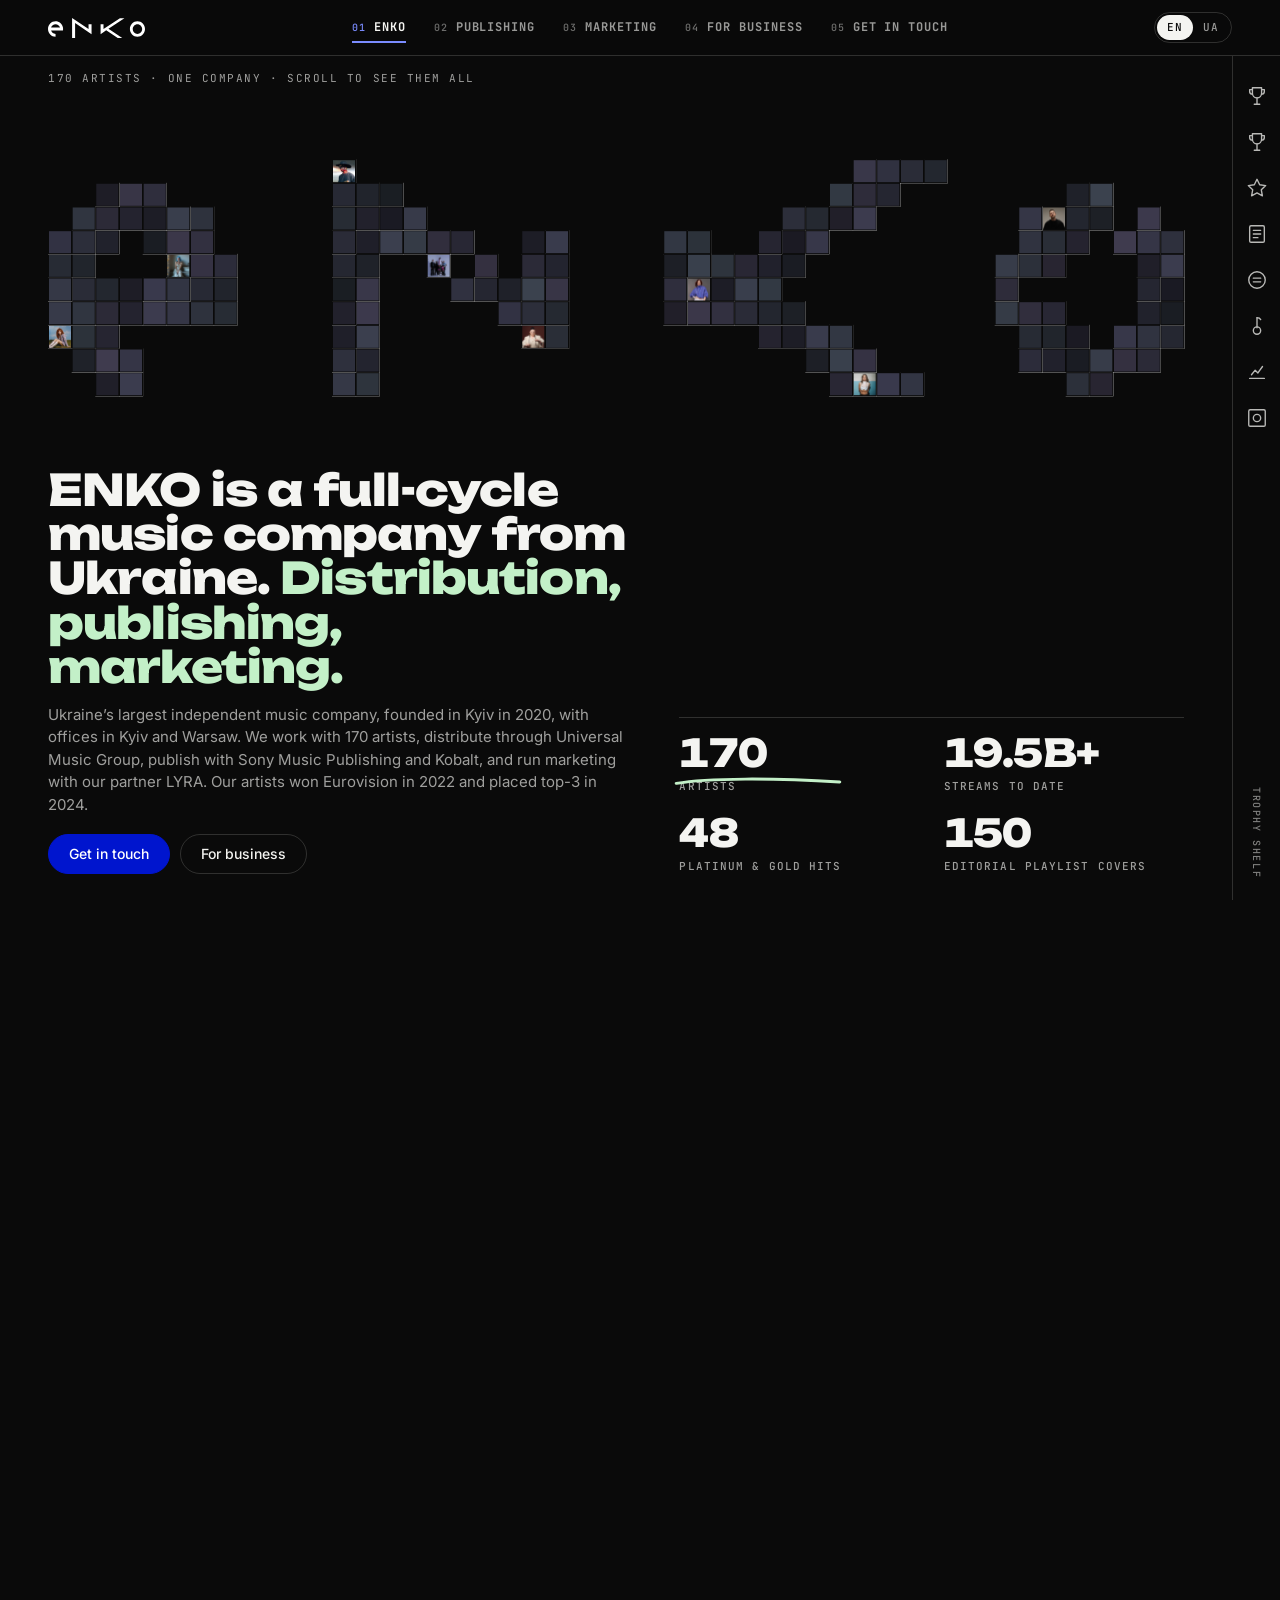
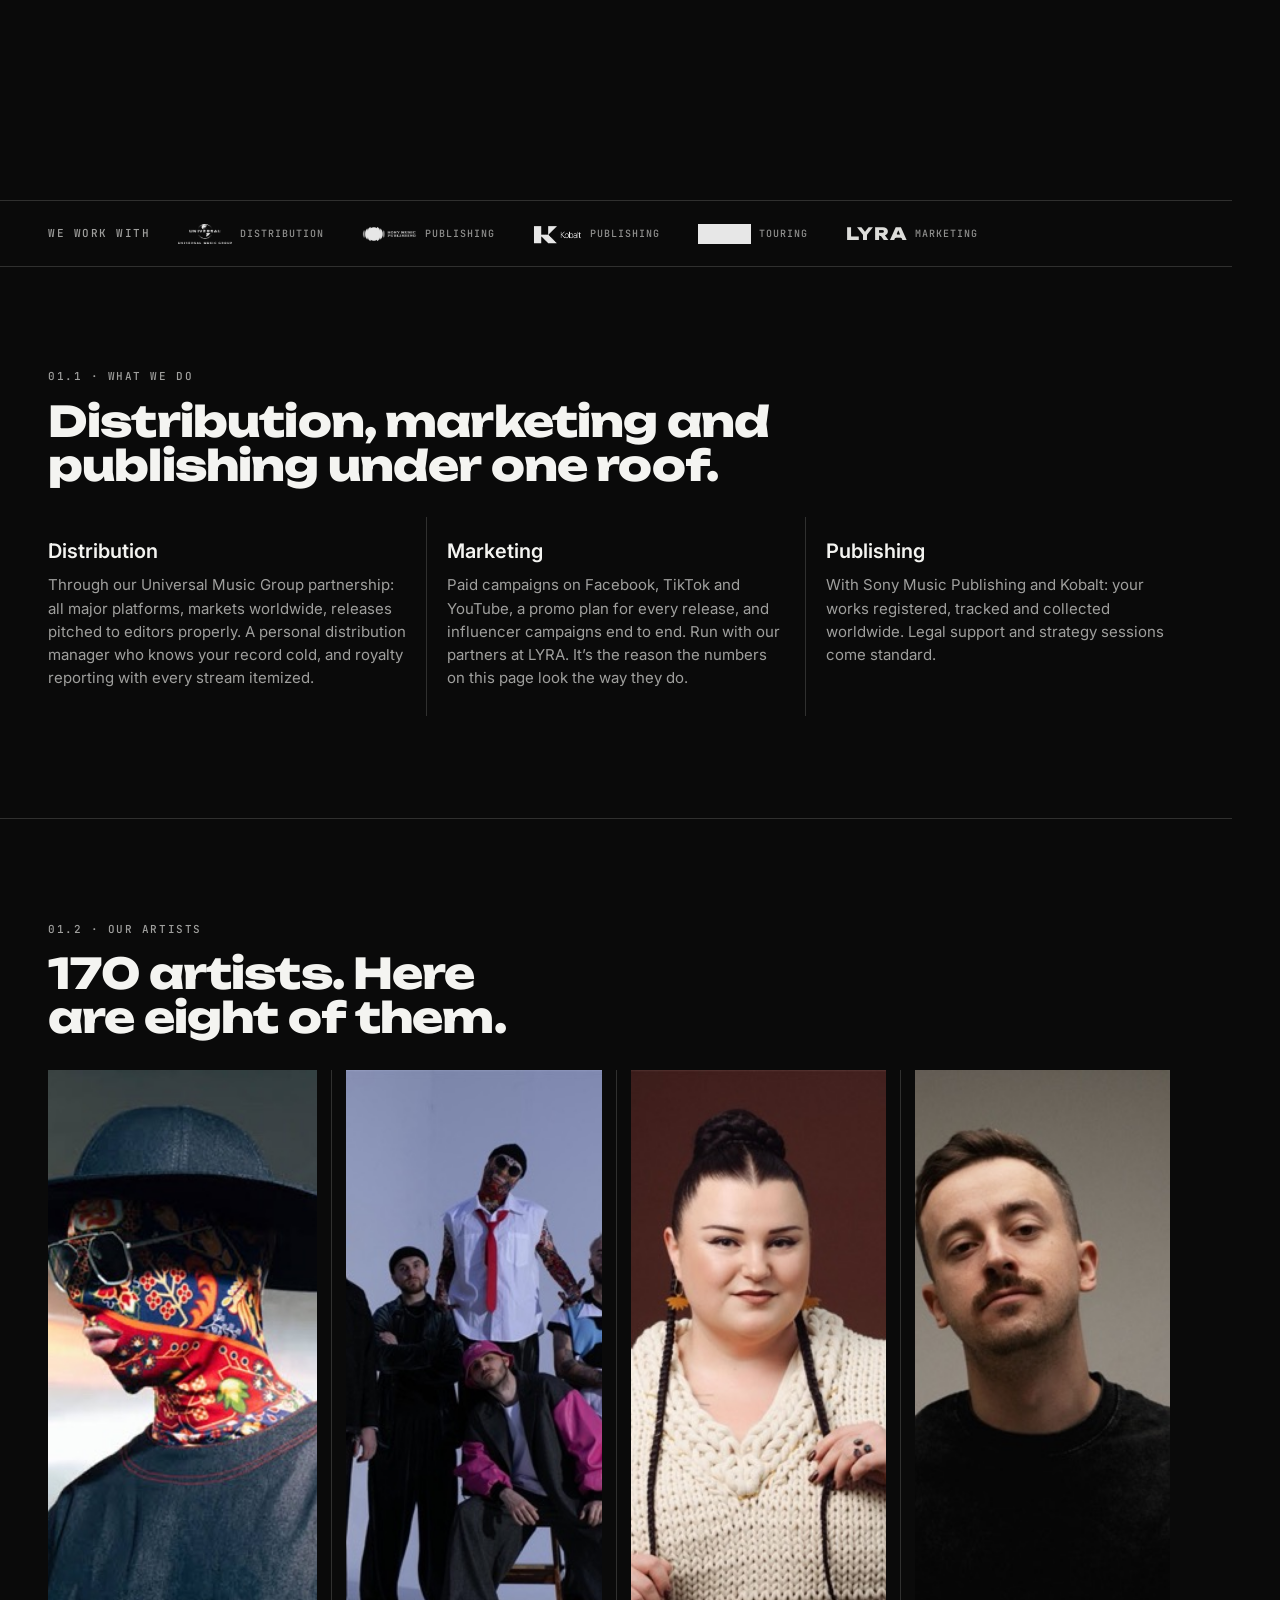
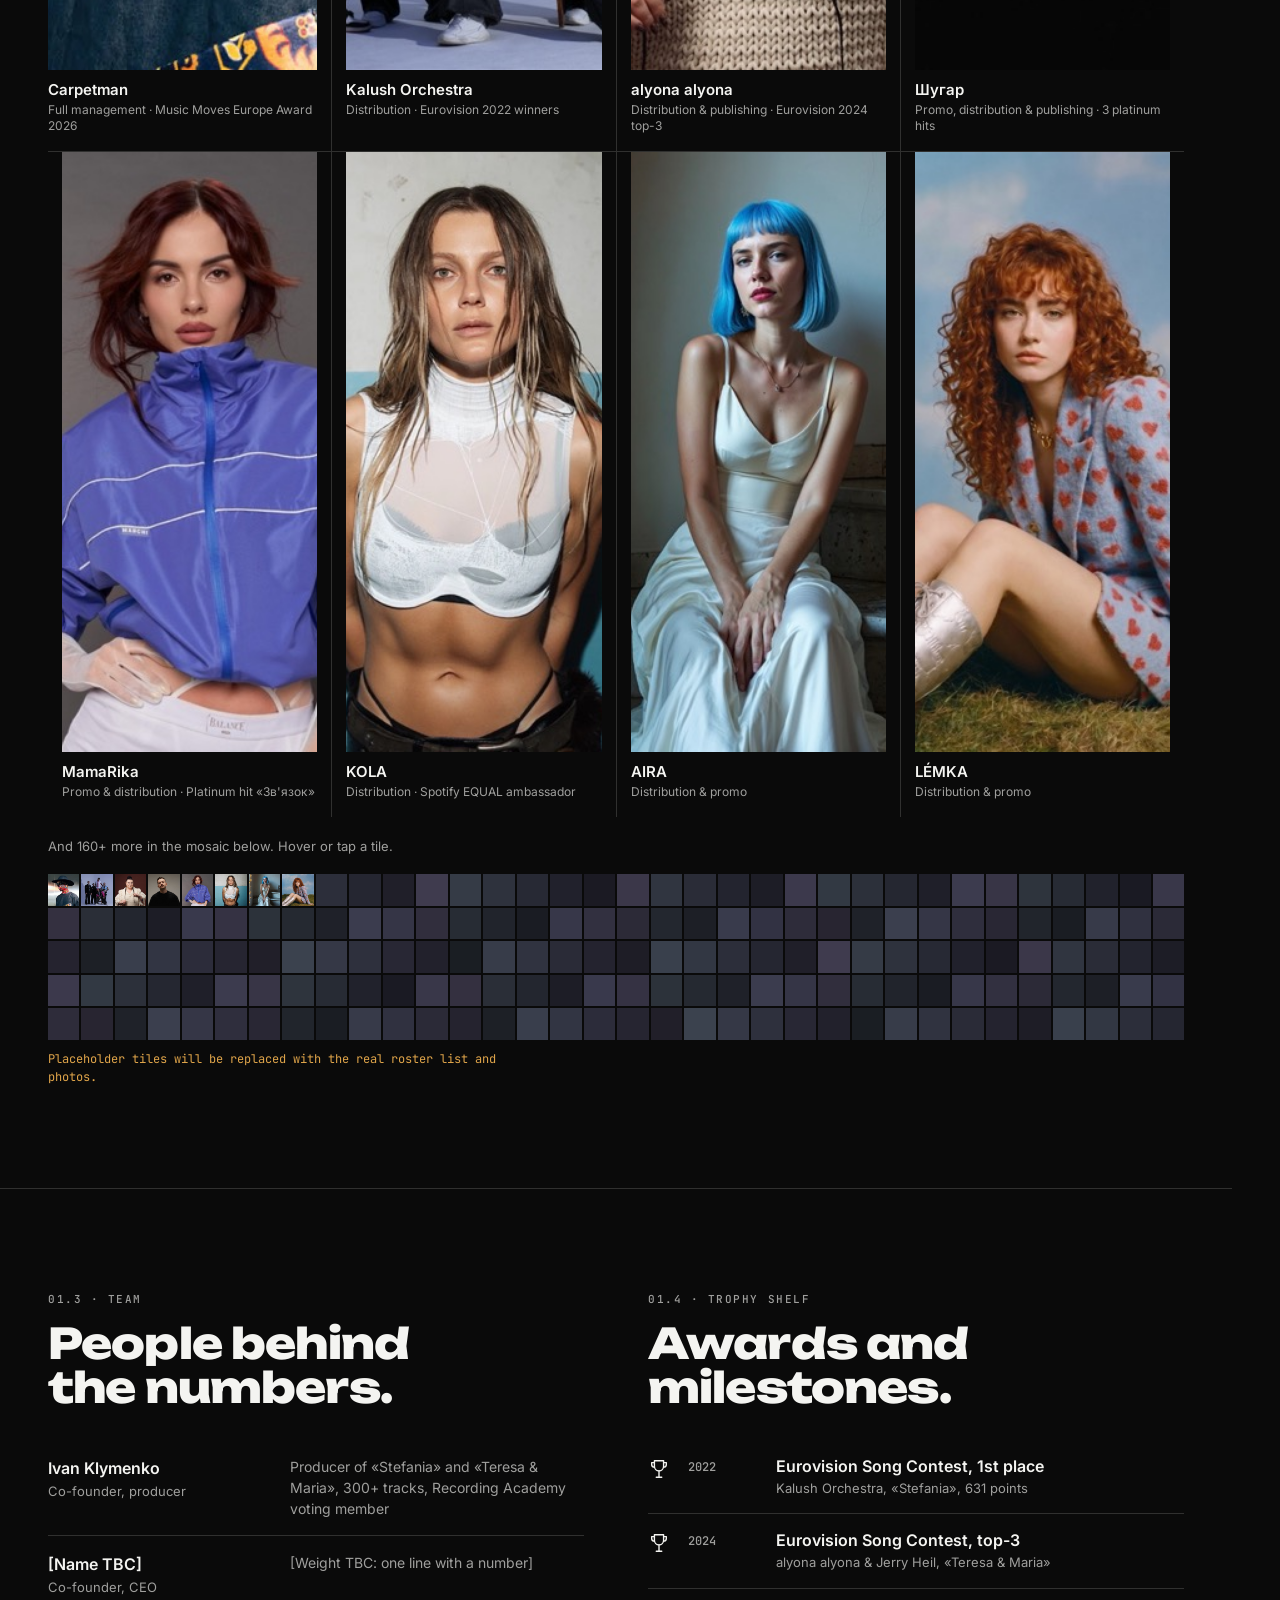
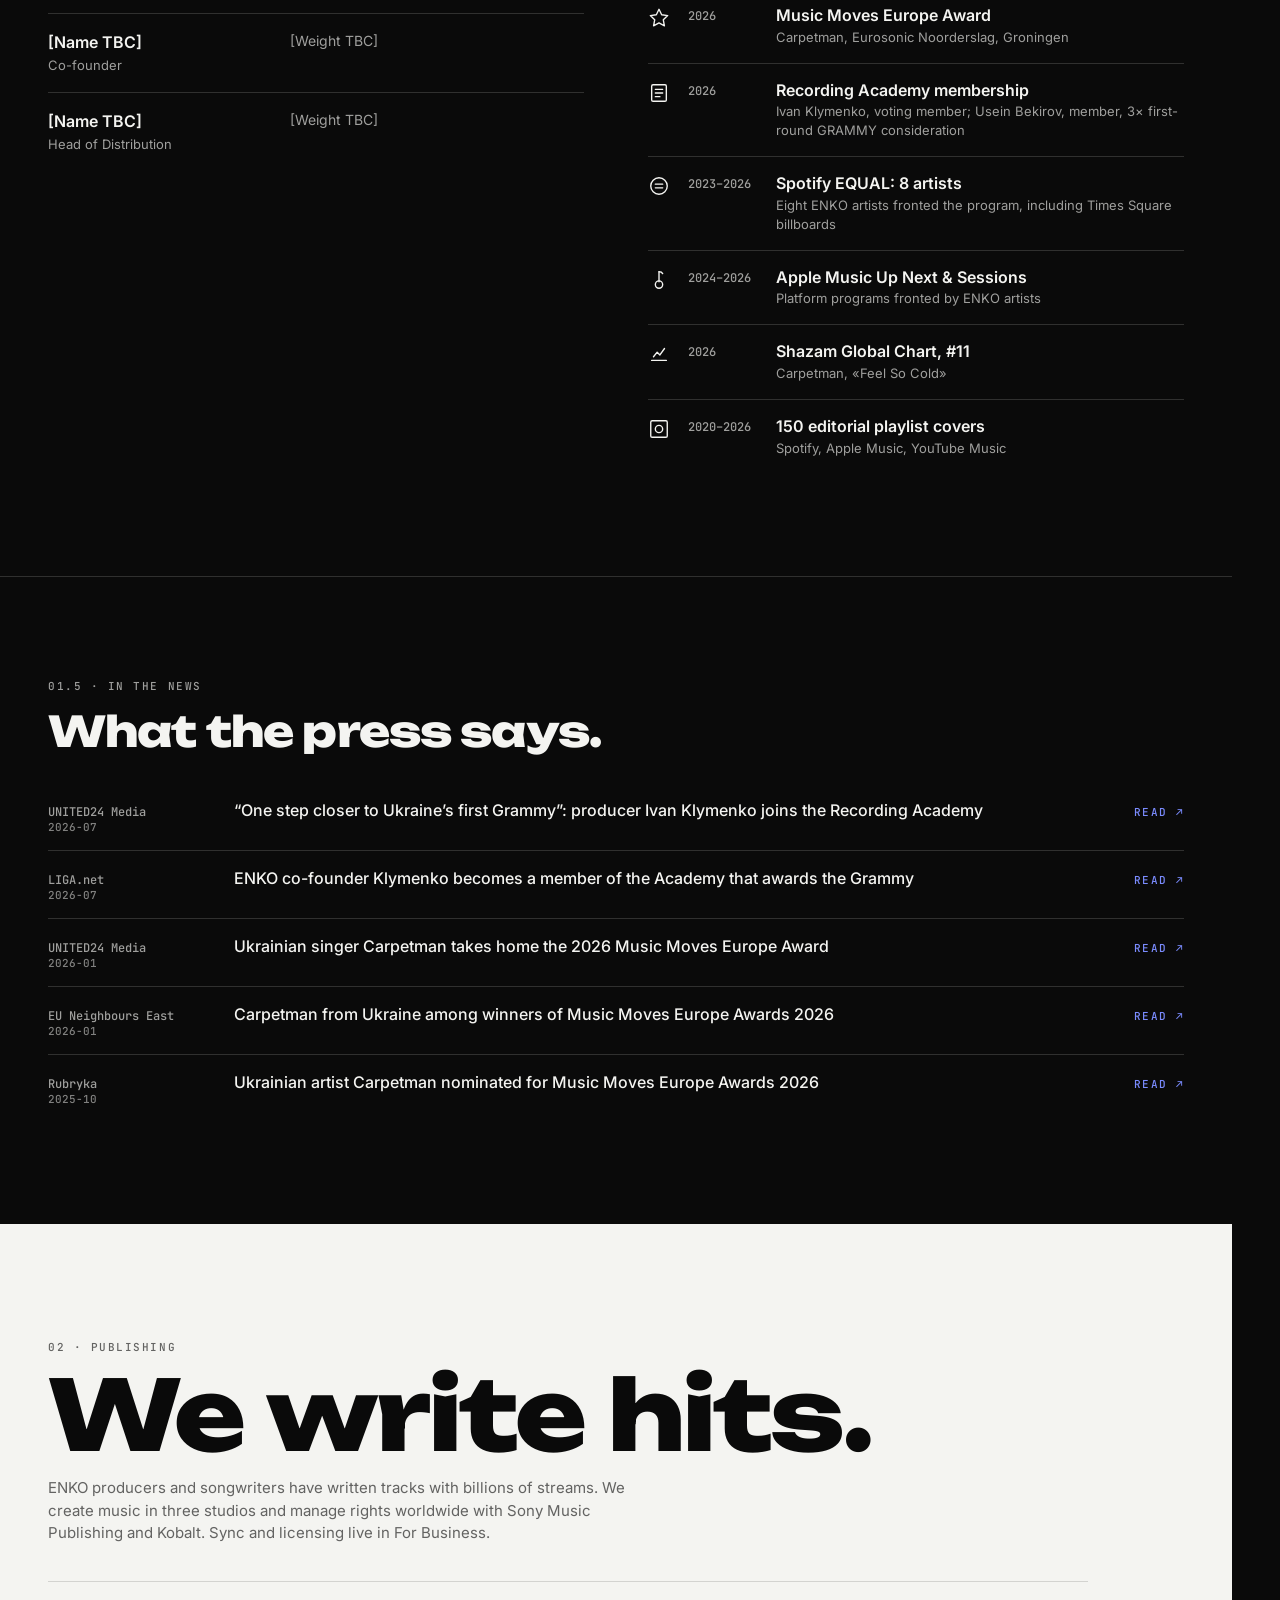
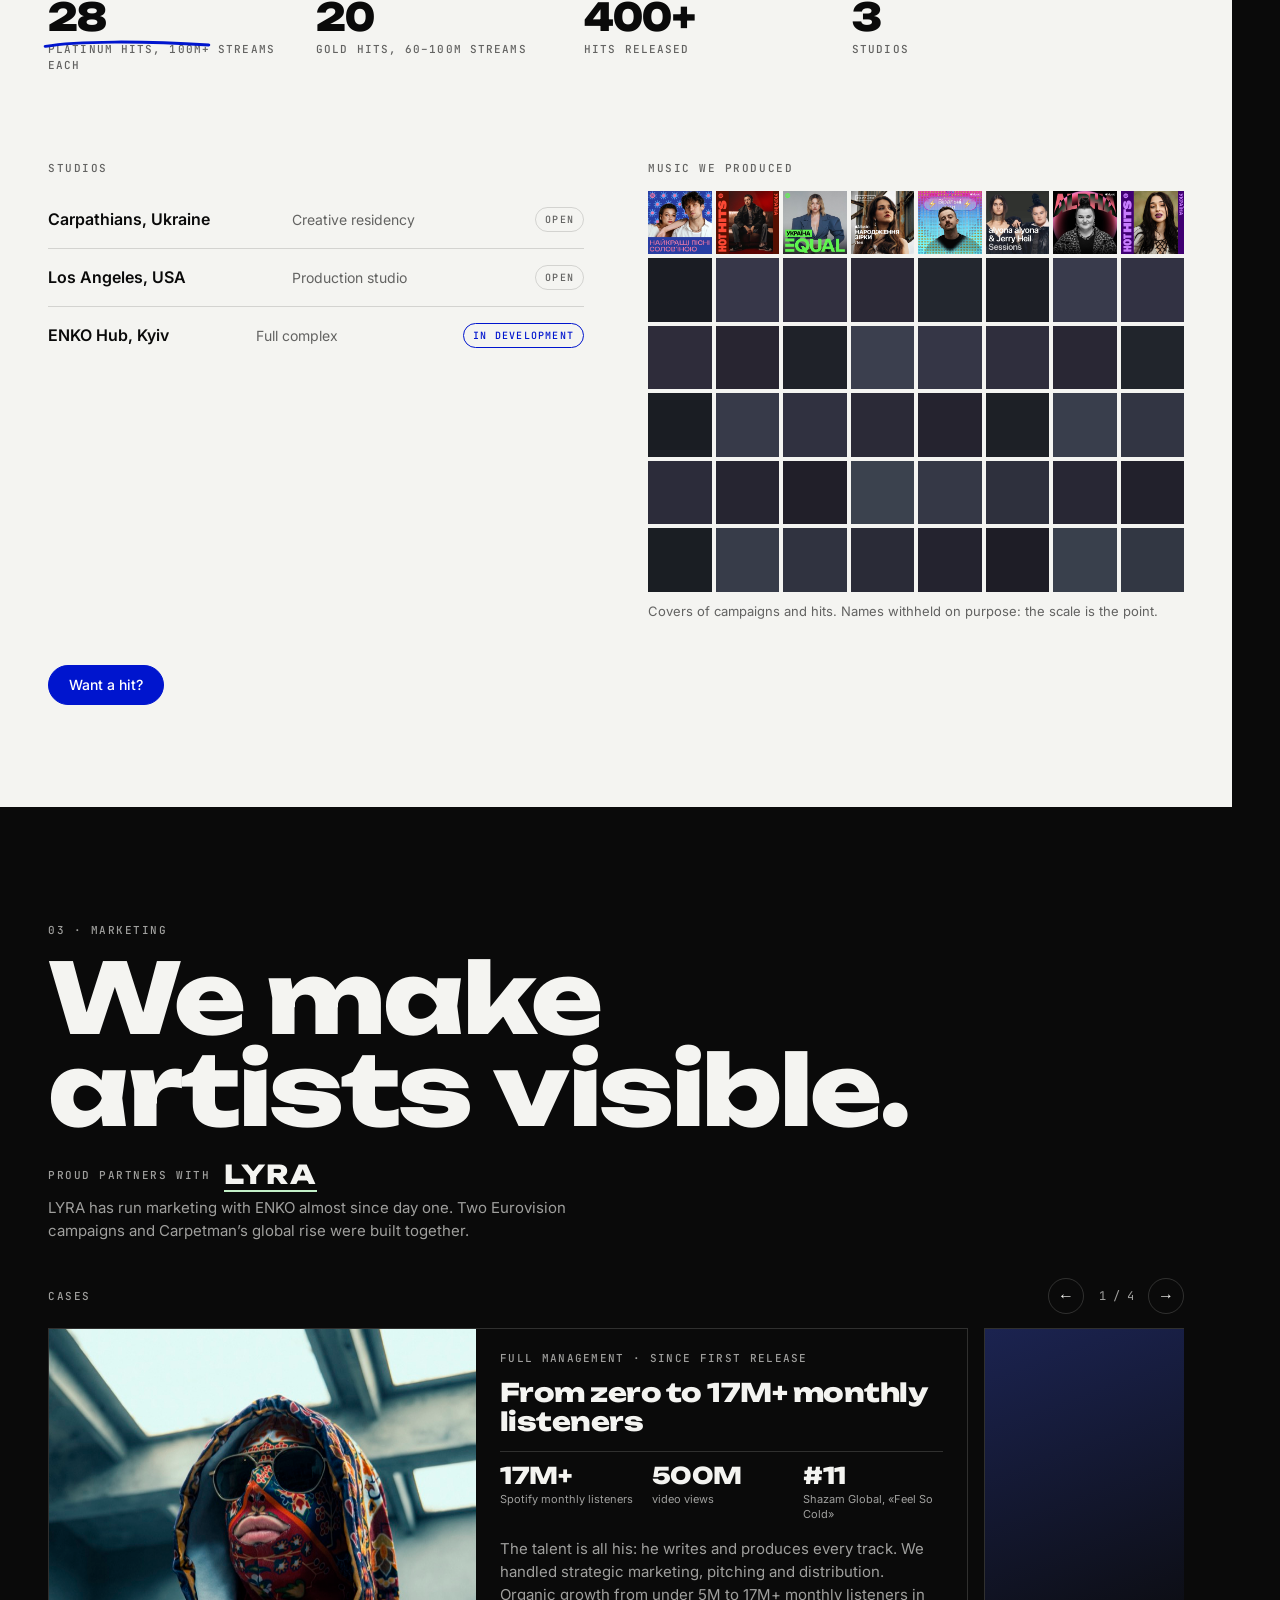
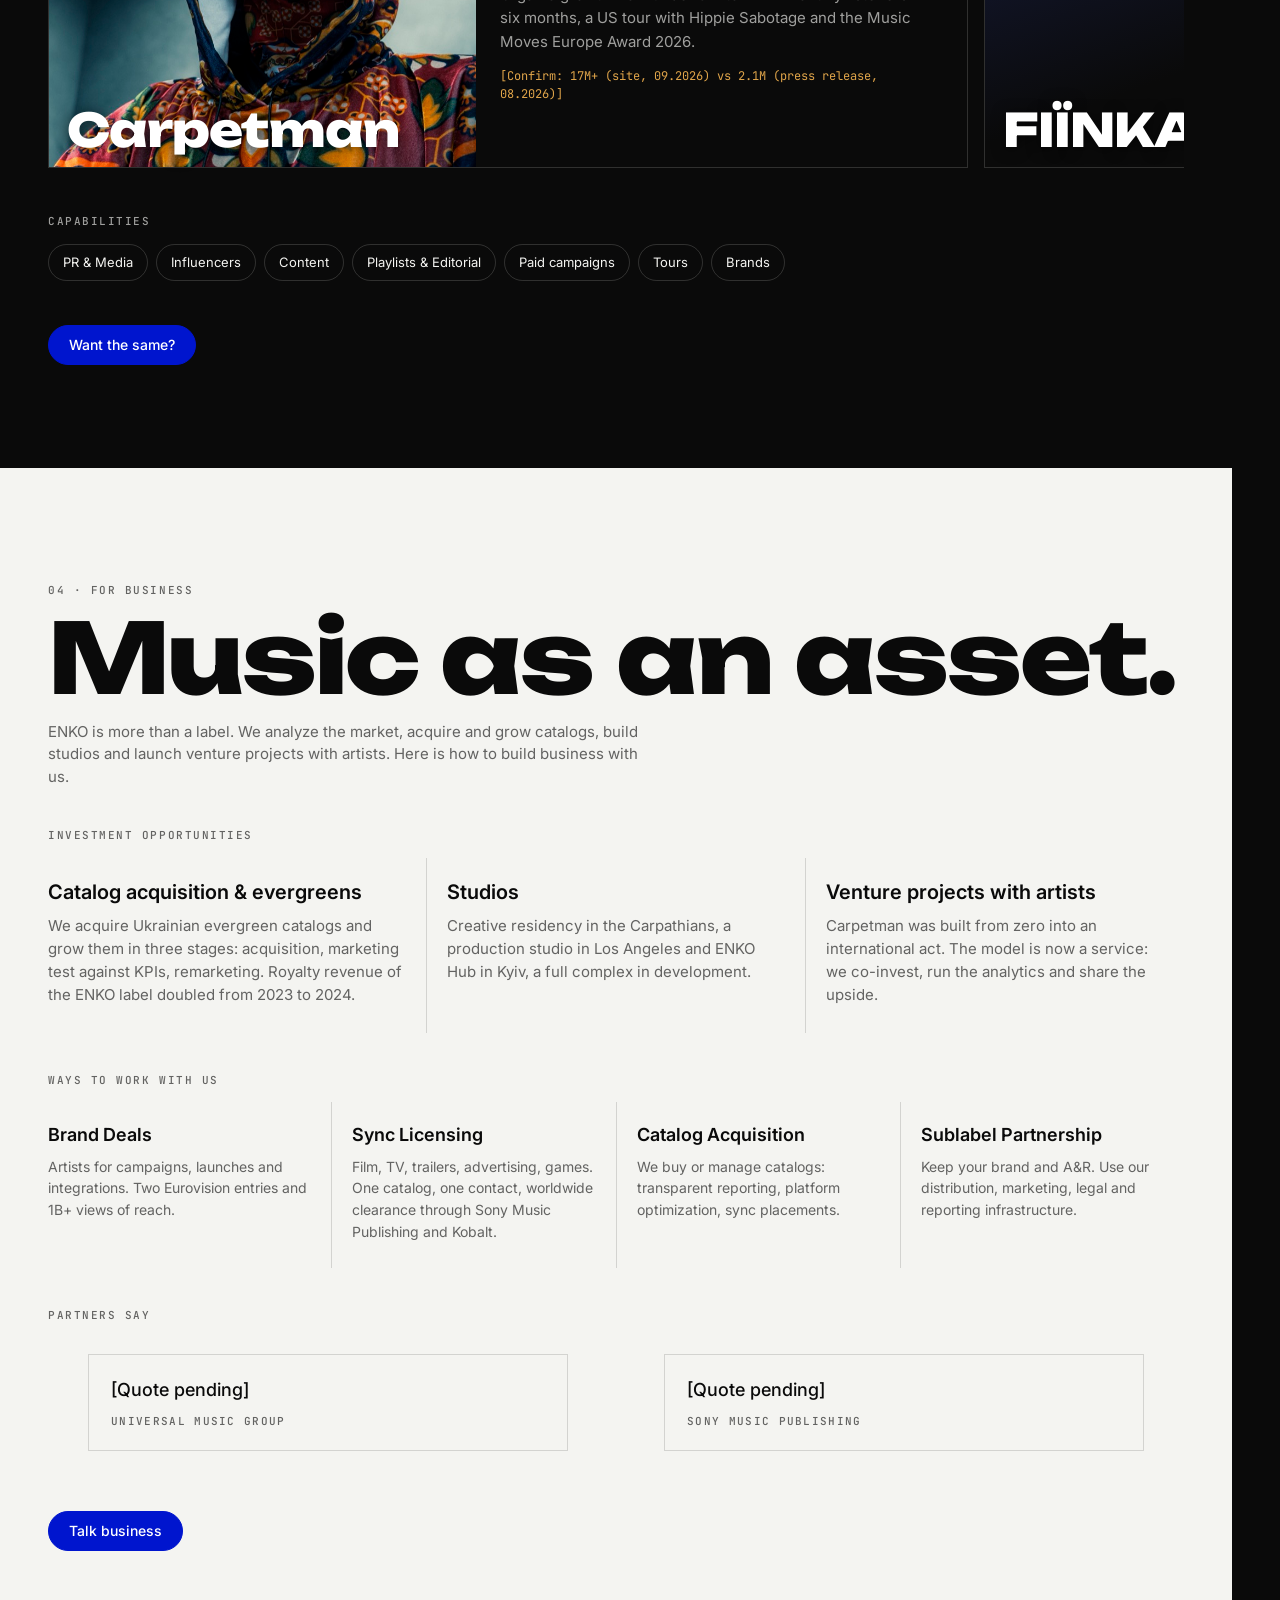
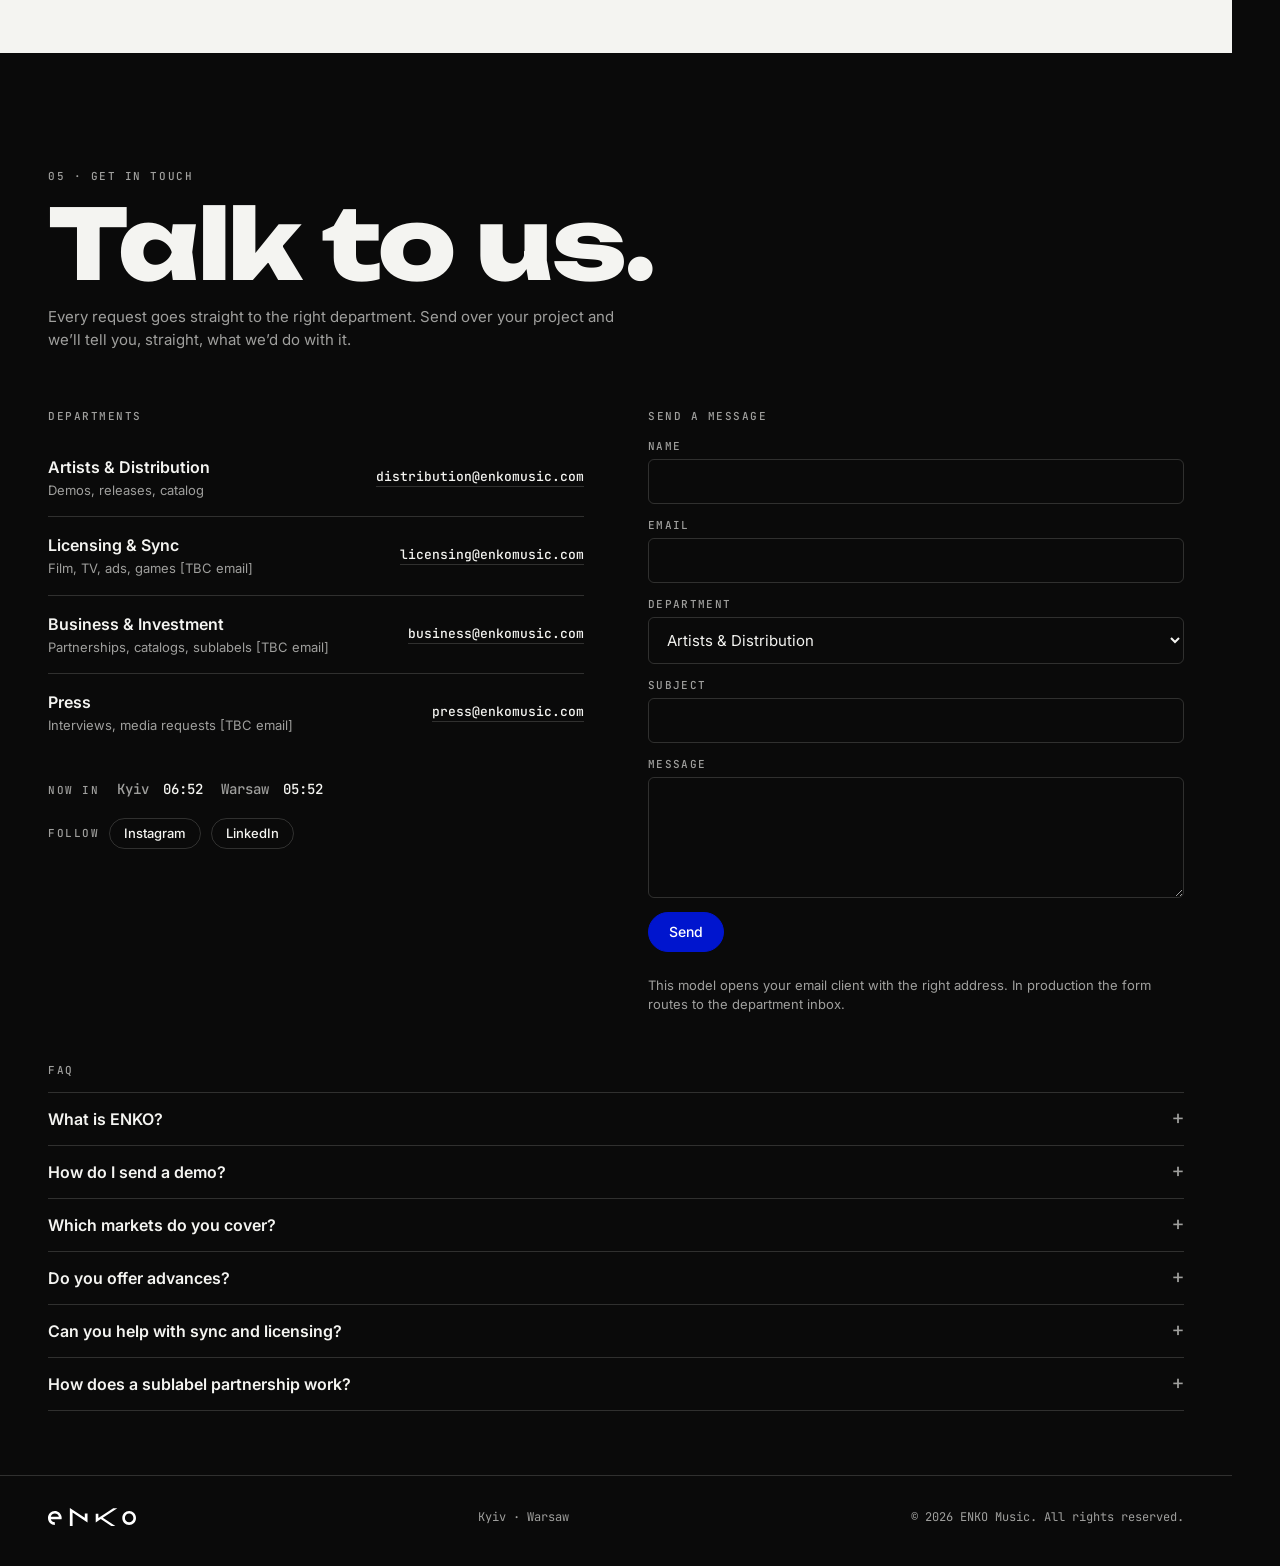
==== index.html @ 950dde2e "ENKO website model: one-page, 5 landings, EN/UA, direction A Mosaic Co-Authored-By: Claude Fable 5.1" ====
<!doctype html>
<html lang="en">
<head>
<meta charset="utf-8">
<meta name="viewport" content="width=device-width, initial-scale=1, viewport-fit=cover">
<title>ENKO Music: full-cycle music company from Ukraine</title>
<meta name="description" content="ENKO is Ukraine's largest independent music company: distribution, publishing and marketing under one roof. 170 artists, 19.5B+ streams, Eurovision 2022 winners, offices in Kyiv and Warsaw.">
<link rel="canonical" href="https://enko-distribution.github.io/enko-website/">
<link rel="alternate" hreflang="en" href="https://enko-distribution.github.io/enko-website/?lang=en">
<link rel="alternate" hreflang="uk" href="https://enko-distribution.github.io/enko-website/?lang=uk">
<link rel="alternate" hreflang="x-default" href="https://enko-distribution.github.io/enko-website/">
<meta property="og:title" content="ENKO Music: full-cycle music company from Ukraine">
<meta property="og:description" content="170 artists, 19.5B+ streams, Eurovision 2022 winners. Distribution, publishing, marketing.">
<meta property="og:type" content="website">
<meta property="og:image" content="https://enko-distribution.github.io/enko-website/assets/img/photos/eurovision-2022.jpg">
<meta name="theme-color" content="#0a0a0a">
<link rel="icon" href="assets/img/logos/enko-black.svg" type="image/svg+xml">
<link rel="preconnect" href="https://fonts.googleapis.com">
<link rel="preconnect" href="https://fonts.gstatic.com" crossorigin>
<link rel="stylesheet" href="https://fonts.googleapis.com/css2?family=Unbounded:wght@500;800&family=Inter:wght@400;500;600&family=JetBrains+Mono:wght@400;500&display=swap">
<link rel="stylesheet" href="assets/styles.css">
<script type="application/ld+json">
{
  "@context": "https://schema.org",
  "@graph": [
    {
      "@type": "Organization",
      "@id": "https://enko-distribution.github.io/enko-website/#org",
      "name": "ENKO",
      "alternateName": ["ENKO Music", "ENKO music label"],
      "url": "https://enko-distribution.github.io/enko-website/",
      "logo": "https://enko-distribution.github.io/enko-website/assets/img/logos/enko-black.svg",
      "foundingDate": "2020",
      "foundingLocation": { "@type": "Place", "name": "Kyiv, Ukraine" },
      "description": "ENKO is a full-cycle music company from Ukraine: distribution, publishing and marketing. 170 artists, 19.5B+ streams, Eurovision 2022 winners, offices in Kyiv and Warsaw.",
      "founder": [{ "@type": "Person", "name": "Ivan Klymenko", "jobTitle": "Co-founder, producer" }],
      "sameAs": ["https://www.instagram.com/enko_music", "https://www.linkedin.com/company/enko-music-label", "https://enkomusic.com"],
      "address": [
        { "@type": "PostalAddress", "addressLocality": "Kyiv", "addressCountry": "UA" },
        { "@type": "PostalAddress", "addressLocality": "Warsaw", "addressCountry": "PL" }
      ],
      "contactPoint": [
        { "@type": "ContactPoint", "contactType": "Artists and distribution", "email": "distribution@enkomusic.com" },
        { "@type": "ContactPoint", "contactType": "Licensing and sync", "email": "licensing@enkomusic.com" },
        { "@type": "ContactPoint", "contactType": "Business and investment", "email": "business@enkomusic.com" }
      ],
      "award": ["Eurovision Song Contest 2022, 1st place (Kalush Orchestra, Stefania)", "Eurovision Song Contest 2024, top-3 (alyona alyona & Jerry Heil, Teresa & Maria)", "Music Moves Europe Award 2026 (Carpetman)"]
    },
    {
      "@type": "FAQPage",
      "mainEntity": [
        { "@type": "Question", "name": "What is ENKO?", "acceptedAnswer": { "@type": "Answer", "text": "ENKO is a full-cycle music company from Ukraine: distribution, publishing and marketing under one roof. Founded in Kyiv in 2020, offices in Kyiv and Warsaw, 170 artists, 19.5B+ streams." } },
        { "@type": "Question", "name": "How do I send a demo to ENKO?", "acceptedAnswer": { "@type": "Answer", "text": "Email distribution@enkomusic.com with streaming links to your best tracks. Every submission is reviewed within 14 business days." } },
        { "@type": "Question", "name": "Which markets does ENKO cover?", "acceptedAnswer": { "@type": "Answer", "text": "All major platforms worldwide through Universal Music Group, 150+ services. Active markets: Ukraine, Poland, Europe and the US." } },
        { "@type": "Question", "name": "Does ENKO offer advances?", "acceptedAnswer": { "@type": "Answer", "text": "Yes. Advances are based on performance data and growth potential. Each deal is structured individually." } },
        { "@type": "Question", "name": "Can ENKO help with sync and licensing?", "acceptedAnswer": { "@type": "Answer", "text": "Yes. ENKO's publishing arm with Sony Music Publishing and Kobalt clears placements for film, TV, advertising and games worldwide." } },
        { "@type": "Question", "name": "How does a sublabel partnership with ENKO work?", "acceptedAnswer": { "@type": "Answer", "text": "You keep your brand and A&R. ENKO provides distribution, marketing, legal support and reporting." } }
      ]
    }
  ]
}
</script>
</head>
<body>

<div class="wipe" aria-hidden="true"></div>

<header class="top" id="top">
  <a class="brand" href="#enko" data-go="enko" aria-label="ENKO">
    <img src="assets/img/logos/enko-white.svg" alt="ENKO" width="116" height="24" class="logo-w">
    <img src="assets/img/logos/enko-black.svg" alt="" width="116" height="24" class="logo-b" aria-hidden="true">
  </a>
  <nav class="nav" aria-label="Sections">
    <a href="#enko" data-go="enko" class="on"><span>01</span><b data-i18n="nav.enko">ENKO</b></a>
    <a href="#publishing" data-go="publishing"><span>02</span><b data-i18n="nav.publishing">Publishing</b></a>
    <a href="#marketing" data-go="marketing"><span>03</span><b data-i18n="nav.marketing">Marketing</b></a>
    <a href="#business" data-go="business"><span>04</span><b data-i18n="nav.business">For Business</b></a>
    <a href="#contact" data-go="contact"><span>05</span><b data-i18n="nav.contact">Get in Touch</b></a>
  </nav>
  <div class="lang" role="group" aria-label="Language">
    <button type="button" data-set-lang="en" class="on">EN</button>
    <button type="button" data-set-lang="uk">UA</button>
  </div>
</header>

<aside class="rail" id="rail" aria-label="Awards"></aside>

<main>

<!-- ============ 01 ENKO ============ -->
<section class="sec sec-enko" id="enko" data-theme="dark" aria-label="ENKO">
  <div class="hero-track">
    <div class="hero-stage">
      <p class="cap mono" data-i18n="hero.caption">170 artists · one company · scroll to see them all</p>
      <div class="mosaic-box" id="heroMosaic" aria-hidden="true"></div>
      <div class="hero-bottom">
        <div class="hero-text">
          <h1><span class="pop" data-i18n="hero.h1">ENKO is a full-cycle music company from Ukraine.</span> <span class="pop mint" data-i18n="hero.h1b">Distribution, publishing, marketing.</span></h1>
          <p class="lead" data-i18n="hero.lead">Ukraine’s largest independent music company, founded in Kyiv in 2020, with offices in Kyiv and Warsaw. We work with 170 artists, distribute through Universal Music Group, publish with Sony Music Publishing and Kobalt, and run marketing with our partner LYRA. Our artists won Eurovision in 2022 and placed top-3 in 2024.</p>
          <div class="cta-row">
            <a class="btn btn-blue" href="#contact" data-go="contact" data-i18n="hero.cta1">Get in touch</a>
            <a class="btn btn-line" href="#business" data-go="business" data-i18n="hero.cta2">For business</a>
          </div>
        </div>
        <div class="counters">
          <div class="counter"><b class="count" data-count="170">170</b><span class="mono" data-i18n="stat.artists">artists</span>
            <svg class="marker" viewBox="0 0 200 20" preserveAspectRatio="none" aria-hidden="true"><path d="M4 12 C 40 4, 120 4, 196 10"/></svg></div>
          <div class="counter"><b class="count" data-count="19.5B+">19.5B+</b><span class="mono" data-i18n="stat.streams">streams to date</span></div>
          <div class="counter"><b class="count" data-count="48">48</b><span class="mono" data-i18n="stat.hits">platinum &amp; gold hits</span></div>
          <div class="counter"><b class="count" data-count="150">150</b><span class="mono" data-i18n="stat.covers">editorial playlist covers</span></div>
        </div>
      </div>
    </div>
  </div>

  <div class="wrap partners-row">
    <span class="mono lbl" data-i18n="partners.label">We work with</span>
    <ul class="partners" id="partners"></ul>
  </div>

  <div class="wrap block">
    <div class="sec-head"><span class="mono lbl">01.1 · <span data-i18n="wwd.label">What we do</span></span><h2 class="pop" data-i18n="wwd.h2">Distribution, marketing and publishing under one roof.</h2></div>
    <div class="cols3 lines">
      <div><h3 data-i18n="wwd.d.t">Distribution</h3><p data-i18n="wwd.d.p">Through our Universal Music Group partnership: all major platforms, markets worldwide, releases pitched to editors properly. A personal distribution manager who knows your record cold, and royalty reporting with every stream itemized.</p></div>
      <div><h3 data-i18n="wwd.m.t">Marketing</h3><p data-i18n="wwd.m.p">Paid campaigns on Facebook, TikTok and YouTube, a promo plan for every release, and influencer campaigns end to end. Run with our partners at LYRA. It’s the reason the numbers on this page look the way they do.</p></div>
      <div><h3 data-i18n="wwd.p.t">Publishing</h3><p data-i18n="wwd.p.p">With Sony Music Publishing and Kobalt: your works registered, tracked and collected worldwide. Legal support and strategy sessions come standard.</p></div>
    </div>
  </div>

  <div class="wrap block">
    <div class="sec-head"><span class="mono lbl">01.2 · <span data-i18n="artists.label">Our artists</span></span><h2 class="pop" data-i18n="artists.h2">170 artists. Here are eight of them.</h2></div>
    <ul class="roster" id="roster"></ul>
    <p class="note" data-i18n="artists.more">And 160+ more in the mosaic below. Hover or tap a tile.</p>
    <div class="mosaic-grid" id="rosterMosaic"></div>
    <p class="note tbc" data-i18n="artists.tbc">Placeholder tiles will be replaced with the real roster list and photos.</p>
  </div>

  <div class="wrap block two">
    <div>
      <div class="sec-head"><span class="mono lbl">01.3 · <span data-i18n="team.label">Team</span></span><h2 class="pop" data-i18n="team.h2">People behind the numbers.</h2></div>
      <ul class="team lines" id="team"></ul>
    </div>
    <div>
      <div class="sec-head"><span class="mono lbl">01.4 · <span data-i18n="awards.label">Trophy shelf</span></span><h2 class="pop" data-i18n="awards.h2">Awards and milestones.</h2></div>
      <ul class="awards lines" id="awards"></ul>
    </div>
  </div>

  <div class="wrap block">
    <div class="sec-head"><span class="mono lbl">01.5 · <span data-i18n="news.label">In the news</span></span><h2 class="pop" data-i18n="news.h2">What the press says.</h2></div>
    <ul class="news lines" id="news"></ul>
  </div>
</section>

<!-- ============ 02 PUBLISHING ============ -->
<section class="sec sec-pub" id="publishing" data-theme="light" aria-label="Publishing">
  <div class="wrap">
    <div class="sec-head big"><span class="mono lbl">02 · <span data-i18n="pub.label">Publishing</span></span><h2 class="pop display" data-i18n="pub.h2">We write hits.</h2></div>
    <p class="lead narrow" data-i18n="pub.lead">ENKO producers and songwriters have written tracks with billions of streams. We create music in three studios and manage rights worldwide with Sony Music Publishing and Kobalt. Sync and licensing live in For Business.</p>
    <div class="counters row4">
      <div class="counter"><b class="count" data-count="28">28</b><span class="mono" data-i18n="pub.stat.platinum">platinum hits, 100M+ streams each</span>
        <svg class="marker" viewBox="0 0 200 20" preserveAspectRatio="none" aria-hidden="true"><path d="M4 12 C 40 4, 120 4, 196 10"/></svg></div>
      <div class="counter"><b class="count" data-count="20">20</b><span class="mono" data-i18n="pub.stat.gold">gold hits, 60–100M streams</span></div>
      <div class="counter"><b class="count" data-count="400+">400+</b><span class="mono" data-i18n="pub.stat.hits">hits released</span></div>
      <div class="counter"><b class="count" data-count="3">3</b><span class="mono" data-i18n="pub.stat.studios">studios</span></div>
    </div>
    <div class="two gap">
      <div>
        <h3 class="mono lbl" data-i18n="pub.studios">Studios</h3>
        <ul class="studios lines" id="studios"></ul>
      </div>
      <div>
        <h3 class="mono lbl" data-i18n="pub.wall">Music we produced</h3>
        <div class="covers" id="covers"></div>
        <p class="note" data-i18n="pub.wall.note">Covers of campaigns and hits. Names withheld on purpose: the scale is the point.</p>
      </div>
    </div>
    <div class="cta-block"><a class="btn btn-blue" href="#contact" data-go="contact" data-dept="distribution" data-i18n="pub.cta">Want a hit?</a></div>
  </div>
</section>

<!-- ============ 03 MARKETING ============ -->
<section class="sec sec-mkt" id="marketing" data-theme="dark" aria-label="Marketing">
  <div class="wrap">
    <div class="sec-head big"><span class="mono lbl">03 · <span data-i18n="mkt.label">Marketing</span></span><h2 class="pop display" data-i18n="mkt.h2">We make artists visible.</h2></div>
    <div class="lyra">
      <p><span class="mono lbl" data-i18n="mkt.lyra">Proud partners with</span> <a href="https://lyra.promo" target="_blank" rel="noopener" class="lyra-logo">LYRA</a></p>
      <p class="lead narrow" data-i18n="mkt.lyra.p">LYRA has run marketing with ENKO almost since day one. Two Eurovision campaigns and Carpetman’s global rise were built together.</p>
    </div>
    <div class="deck-head">
      <h3 class="mono lbl" data-i18n="mkt.cases">Cases</h3>
      <div class="deck-ctrl"><button type="button" class="ctrl" data-deck="-1" aria-label="Previous case">←</button><span class="mono" id="deckCount">1 / 4</span><button type="button" class="ctrl" data-deck="1" aria-label="Next case">→</button></div>
    </div>
    <div class="deck" id="deck"></div>
    <h3 class="mono lbl" data-i18n="mkt.caps">Capabilities</h3>
    <ul class="pills" id="caps"></ul>
    <div class="cta-block"><a class="btn btn-blue" href="#contact" data-go="contact" data-dept="distribution" data-i18n="mkt.cta">Want the same?</a></div>
  </div>
</section>

<!-- ============ 04 FOR BUSINESS ============ -->
<section class="sec sec-biz" id="business" data-theme="light" aria-label="For Business">
  <div class="wrap">
    <div class="sec-head big"><span class="mono lbl">04 · <span data-i18n="biz.label">For Business</span></span><h2 class="pop display" data-i18n="biz.h2">Music as an asset.</h2></div>
    <p class="lead narrow" data-i18n="biz.lead">ENKO is more than a label. We analyze the market, acquire and grow catalogs, build studios and launch venture projects with artists. Here is how to build business with us.</p>
    <h3 class="mono lbl" data-i18n="biz.opps">Investment opportunities</h3>
    <div class="cols3 lines" id="opps"></div>
    <h3 class="mono lbl" data-i18n="biz.formats">Ways to work with us</h3>
    <div class="formats" id="formats"></div>
    <h3 class="mono lbl" data-i18n="biz.testimonials">Partners say</h3>
    <div class="quotes" id="quotes"></div>
    <div class="cta-block"><a class="btn btn-blue" href="#contact" data-go="contact" data-dept="business" data-i18n="biz.cta">Talk business</a></div>
  </div>
</section>

<!-- ============ 05 GET IN TOUCH ============ -->
<section class="sec sec-contact" id="contact" data-theme="dark" aria-label="Get in Touch">
  <div class="wrap">
    <div class="sec-head big"><span class="mono lbl">05 · <span data-i18n="contact.label">Get in Touch</span></span><h2 class="pop display" data-i18n="contact.h2">Talk to us.</h2></div>
    <p class="lead narrow" data-i18n="contact.lead">Every request goes straight to the right department. Send over your project and we’ll tell you, straight, what we’d do with it.</p>
    <div class="two gap">
      <div>
        <h3 class="mono lbl" data-i18n="contact.depts">Departments</h3>
        <ul class="depts lines" id="depts"></ul>
        <div class="clocks">
          <span class="mono lbl" data-i18n="clocks.label">Now in</span>
          <span class="clock"><b>Kyiv</b> <time id="clockKyiv">--:--</time></span>
          <span class="clock"><b>Warsaw</b> <time id="clockWarsaw">--:--</time></span>
        </div>
        <div class="social">
          <span class="mono lbl" data-i18n="social.label">Follow</span>
          <a class="btn btn-line sm" href="https://www.instagram.com/enko_music" target="_blank" rel="noopener">Instagram</a>
          <a class="btn btn-line sm" href="https://www.linkedin.com/company/enko-music-label" target="_blank" rel="noopener">LinkedIn</a>
        </div>
      </div>
      <div>
        <h3 class="mono lbl" data-i18n="contact.form">Send a message</h3>
        <form class="form" id="form" novalidate>
          <label><span data-i18n="form.name">Name</span><input type="text" id="fName" name="name" autocomplete="name" required></label>
          <label><span data-i18n="form.email">Email</span><input type="email" id="fEmail" name="email" autocomplete="email" required></label>
          <label><span data-i18n="form.dept">Department</span><select id="fDept" name="dept"></select></label>
          <label><span data-i18n="form.subject">Subject</span><input type="text" id="fSubject" name="subject" required></label>
          <label><span data-i18n="form.message">Message</span><textarea id="fMessage" name="message" rows="5" required></textarea></label>
          <button type="submit" class="btn btn-blue" data-i18n="form.send">Send</button>
          <p class="note" data-i18n="form.note">This model opens your email client with the right address. In production the form routes to the department inbox.</p>
        </form>
      </div>
    </div>
    <div class="two gap">
      <div>
        <h3 class="mono lbl" data-i18n="faq.title">FAQ</h3>
        <div class="faq" id="faq"></div>
      </div>
      <div data-lang-only="uk" hidden>
        <h3 class="mono lbl" data-i18n="ig.title">Instagram</h3>
        <p class="lead narrow" data-i18n="ig.text">Follow @enko_music for releases, covers and backstage.</p>
        <div class="ig-grid" id="igGrid"></div>
        <a class="btn btn-line sm" href="https://www.instagram.com/enko_music" target="_blank" rel="noopener">@enko_music</a>
      </div>
    </div>
  </div>
  <footer class="foot wrap">
    <img src="assets/img/logos/enko-white.svg" alt="ENKO" width="96" height="20">
    <span class="mono" data-i18n="footer.loc">Kyiv · Warsaw</span>
    <span class="mono" data-i18n="footer.copy">© 2026 ENKO Music. All rights reserved.</span>
  </footer>
</section>

</main>

<nav class="nav-m" aria-label="Sections (mobile)">
  <a href="#enko" data-go="enko" class="on"><span>01</span><b data-i18n="nav.enko">ENKO</b></a>
  <a href="#publishing" data-go="publishing"><span>02</span><b data-i18n="nav.publishing">Publishing</b></a>
  <a href="#marketing" data-go="marketing"><span>03</span><b data-i18n="nav.marketing">Marketing</b></a>
  <a href="#business" data-go="business"><span>04</span><b data-i18n="nav.business">For Business</b></a>
  <a href="#contact" data-go="contact"><span>05</span><b data-i18n="nav.contact">Get in Touch</b></a>
</nav>

<script src="assets/data.js" defer></script>
<script src="assets/i18n.js" defer></script>
<script src="assets/main.js" defer></script>
</body>
</html>
---- assets/styles.css ----
/* ENKO website model · direction A «Mosaic» · no libraries */
:root{
  --black:#0a0a0a; --white:#f4f4f1; --blue:#0015ce; --mint:#c3f0c8;
  --display:'Unbounded',Inter,system-ui,sans-serif;
  --body:Inter,system-ui,-apple-system,sans-serif;
  --mono:'JetBrains Mono',ui-monospace,SFMono-Regular,Menlo,monospace;
  --head:56px; --gutter:clamp(16px,4vw,48px);
  --hb:var(--black); --hf:var(--white); --hl:rgba(244,244,241,.16); --haccent:#7b8cff;
  color-scheme:dark;
}
html[data-theme="light"]{--hb:var(--white);--hf:var(--black);--hl:rgba(10,10,10,.14);--haccent:var(--blue);color-scheme:light}
*{box-sizing:border-box}
.hero-bottom>*,.two>*,.cols3>div,.formats>div,.case>*{min-width:0}
html{scroll-behavior:auto;-webkit-text-size-adjust:100%}
body{margin:0;background:var(--black);color:var(--white);font:400 16px/1.5 var(--body);overflow-x:hidden}
img{max-width:100%;display:block}
a{color:inherit}
:focus-visible{outline:2px solid var(--haccent);outline-offset:2px}
.mono{font-family:var(--mono)}
.lbl{font:500 11px/1.4 var(--mono);letter-spacing:.14em;text-transform:uppercase;color:var(--fg2);margin:0}
h3.lbl{margin:40px 0 14px}
.note{font-size:13px;color:var(--fg2);margin:10px 0 0;max-width:70ch}
.tbc{font:400 12px/1.5 var(--mono);color:#e0a54a}
.mint{color:var(--mint)}

/* ===== sections & themes ===== */
.sec{background:var(--bg);color:var(--fg);scroll-margin-top:var(--head);position:relative}
.sec[data-theme="dark"]{--bg:var(--black);--fg:var(--white);--fg2:rgba(244,244,241,.64);--line:rgba(244,244,241,.16);--tile:#1a1a1a;--accent:#7b8cff;--marker:var(--mint)}
.sec[data-theme="light"]{--bg:var(--white);--fg:var(--black);--fg2:rgba(10,10,10,.62);--line:rgba(10,10,10,.14);--tile:#dcdcd6;--accent:var(--blue);--marker:var(--blue)}
.wrap{max-width:1320px;margin:0 auto;padding-inline:var(--gutter)}
.block{padding-block:clamp(56px,8vw,112px);border-top:1px solid var(--line)}
@media (min-width:1200px){main{padding-right:48px}}

/* ===== header ===== */
.top{position:fixed;top:0;left:0;right:0;height:var(--head);z-index:60;display:grid;grid-template-columns:auto 1fr auto;align-items:center;gap:16px;padding:env(safe-area-inset-top,0px) var(--gutter) 0;background:color-mix(in srgb,var(--hb) 78%,transparent);backdrop-filter:blur(12px);-webkit-backdrop-filter:blur(12px);border-bottom:1px solid var(--hl);color:var(--hf);transition:background .5s,color .5s,border-color .5s}
.brand{display:inline-flex;align-items:center}
.brand img{height:20px;width:auto}
.logo-b{display:none}
html[data-theme="light"] .logo-w{display:none}
html[data-theme="light"] .logo-b{display:block}
.nav{grid-column:2;display:flex;justify-content:center;gap:clamp(14px,2.2vw,32px)}
.nav a{display:inline-flex;gap:8px;align-items:baseline;text-decoration:none;font:500 12px/1 var(--mono);letter-spacing:.08em;text-transform:uppercase;color:color-mix(in srgb,var(--hf) 62%,transparent);padding:8px 0;border-bottom:2px solid transparent;transition:color .2s,border-color .2s}
.nav a span{font-size:10px;opacity:.7}
.nav a:hover{color:var(--hf)}
.nav a.on{color:var(--hf);border-color:var(--haccent)}
.nav a.on span{color:var(--haccent);opacity:1}
.lang{grid-column:3;justify-self:end;display:inline-flex;border:1px solid var(--hl);border-radius:999px;padding:2px}
.lang button{appearance:none;background:transparent;border:0;color:color-mix(in srgb,var(--hf) 62%,transparent);font:500 11px/1 var(--mono);letter-spacing:.08em;padding:7px 10px;border-radius:999px;cursor:pointer}
.lang button.on{background:var(--hf);color:var(--hb)}
@media (max-width:900px){.nav{display:none}}

/* ===== mobile bottom nav ===== */
.nav-m{position:fixed;left:0;right:0;bottom:0;display:none;gap:6px;overflow-x:auto;scrollbar-width:none;padding:8px 12px calc(8px + env(safe-area-inset-bottom,0px));background:rgba(10,10,10,.86);backdrop-filter:blur(12px);-webkit-backdrop-filter:blur(12px);border-top:1px solid rgba(255,255,255,.14);z-index:60}
.nav-m::-webkit-scrollbar{display:none}
.nav-m a{flex:0 0 auto;display:inline-flex;gap:6px;align-items:center;padding:8px 12px;border-radius:999px;border:1px solid rgba(255,255,255,.16);color:#d6d6d2;text-decoration:none;font:500 12px/1 var(--mono);letter-spacing:.04em}
.nav-m a span{opacity:.6;font-size:10px}
.nav-m a.on{background:var(--blue);border-color:var(--blue);color:#fff}
.nav-m a.on span{opacity:1}
@media (max-width:900px){.nav-m{display:flex} body{padding-bottom:58px}}

/* ===== trophy rail ===== */
.rail{position:fixed;right:0;top:var(--head);bottom:0;width:48px;z-index:55;display:none;flex-direction:column;align-items:center;gap:18px;padding-top:26px;border-left:1px solid var(--hl);background:var(--hb);color:var(--hf);transition:background .5s,color .5s}
@media (min-width:1200px){.rail{display:flex}}
.rail-item{position:relative}
.rail-btn{appearance:none;background:transparent;border:0;color:inherit;width:28px;height:28px;padding:0;cursor:pointer;display:grid;place-items:center;opacity:.75;animation:breathe 5s ease-in-out infinite;animation-delay:var(--d,0s)}
.rail-btn svg{width:22px;height:22px;fill:none;stroke:currentColor;stroke-width:1.5;stroke-linecap:round;stroke-linejoin:round}
.rail-item:hover .rail-btn,.rail-item:focus-within .rail-btn{opacity:1;animation-play-state:paused}
@keyframes breathe{0%,100%{transform:translateY(0) rotate(0)}50%{transform:translateY(-2px) rotate(-3deg)}}
.rail-card{position:absolute;right:52px;top:50%;transform:translate(8px,-50%);width:280px;background:var(--hb);color:var(--hf);border:1px solid var(--hl);padding:14px 16px;display:grid;gap:4px;opacity:0;pointer-events:none;transition:opacity .2s,transform .2s;box-shadow:0 12px 40px rgba(0,0,0,.35)}
.rail-card .yr{font:500 11px var(--mono);letter-spacing:.12em;color:var(--haccent)}
.rail-card b{font:600 14px/1.3 var(--body)}
.rail-card small{font-size:12px;color:color-mix(in srgb,var(--hf) 65%,transparent);line-height:1.45}
.rail-item:hover .rail-card,.rail-item:focus-within .rail-card{opacity:1;transform:translate(0,-50%);pointer-events:auto}
.rail .rail-lbl{margin-top:auto;margin-bottom:22px;writing-mode:vertical-rl;font:500 10px var(--mono);letter-spacing:.16em;text-transform:uppercase;opacity:.5}

/* ===== pixel wipe ===== */
.wipe{position:fixed;inset:0;z-index:80;display:grid;grid-template-columns:repeat(6,1fr);grid-template-rows:repeat(4,1fr);pointer-events:none}
.wipe span{background:var(--blue);opacity:0;transition:opacity .22s ease-out}
.wipe.on span{opacity:1}
.wipe.out span{opacity:0}

/* ===== hero ===== */
.hero-track{height:200vh}
@media (max-width:720px){.hero-track{height:170vh}}
.hero-stage{position:sticky;top:0;height:100svh;display:grid;grid-template-rows:auto 1fr auto;gap:10px;padding:calc(var(--head) + 14px) var(--gutter) 26px}
.cap{color:var(--fg2);font-size:11px;letter-spacing:.14em;text-transform:uppercase;margin:0}
.mosaic-box{position:relative;min-height:90px}
.tile{position:absolute;left:0;top:0;transform-origin:0 0;background:var(--tile) center/cover no-repeat;border:1px solid var(--black);will-change:transform}
.tile.ph{background-image:none}
.hero-bottom{display:grid;grid-template-columns:minmax(0,1.15fr) minmax(0,1fr);gap:clamp(20px,4vw,64px);align-items:end}
@media (max-width:900px){.hero-bottom{grid-template-columns:1fr;gap:18px}}
h1{margin:0 0 14px;font:800 clamp(24px,3.4vw,52px)/1.02 var(--display);letter-spacing:-.02em;text-wrap:balance}
.lead{font-size:clamp(15px,1.1vw,18px);line-height:1.5;color:var(--fg2);max-width:64ch;margin:0 0 18px}
.narrow{max-width:66ch}
.sec-head.big + .lead{margin-top:-8px}
.cta-row{display:flex;gap:10px;flex-wrap:wrap}
.btn{display:inline-flex;align-items:center;gap:8px;padding:12px 20px;border-radius:999px;font:500 14px/1 var(--body);text-decoration:none;border:1px solid transparent;cursor:pointer;transition:transform .2s,background .2s,border-color .2s;background:transparent;color:inherit}
.btn-blue{background:var(--blue);color:#fff;border-color:var(--blue)}
.btn-line{border-color:var(--line);color:var(--fg)}
.btn-line:hover{border-color:var(--fg)}
.btn.sm{padding:8px 14px;font-size:13px}
.btn:hover{transform:translateY(-1px)}

/* counters */
.counters{display:grid;grid-template-columns:repeat(2,minmax(0,1fr));gap:20px 24px;border-top:1px solid var(--line);padding-top:16px}
.counters.row4{grid-template-columns:repeat(4,minmax(0,1fr));gap:24px 32px;margin:36px 0 48px;max-width:1040px}
@media (max-width:720px){.counters.row4{grid-template-columns:repeat(2,minmax(0,1fr));gap:20px 20px}}
.counter{position:relative;display:grid;gap:6px;align-content:start}
.counter b{font:800 clamp(26px,3vw,44px)/1 var(--display);letter-spacing:-.02em;white-space:nowrap;font-variant-numeric:tabular-nums}
.counter span{font:500 11px/1.4 var(--mono);letter-spacing:.1em;text-transform:uppercase;color:var(--fg2)}
.marker{position:absolute;left:-6px;top:calc(clamp(26px,3vw,44px) + 2px);width:min(100%,170px);height:14px;pointer-events:none}
.marker path{fill:none;stroke:var(--marker);stroke-width:4;stroke-linecap:round;stroke-dasharray:420;stroke-dashoffset:420}
.marker.draw path{transition:stroke-dashoffset .9s ease-out .35s;stroke-dashoffset:0}

/* ===== word pop ===== */
.pop .w{display:inline-block;opacity:0;transform:translateY(.35em) scale(.97);transition:opacity .45s cubic-bezier(.2,.7,.2,1),transform .55s cubic-bezier(.2,.7,.2,1);transition-delay:calc(var(--i) * 60ms)}
.pop.in .w{opacity:1;transform:none}

/* ===== section heads ===== */
.sec-head{display:grid;gap:14px;margin-bottom:30px}
.sec-head h2{margin:0;font:800 clamp(26px,3.3vw,48px)/1.05 var(--display);letter-spacing:-.02em;max-width:22ch;text-wrap:balance}
.sec-head.big{padding-top:clamp(64px,9vw,128px);margin-bottom:24px}
.sec-head.big .display{font-size:clamp(38px,7.6vw,128px);line-height:.95;max-width:none}

/* ===== partners ===== */
.partners-row{display:flex;align-items:center;gap:28px;flex-wrap:wrap;padding-block:22px;border-top:1px solid var(--line)}
.partners{list-style:none;margin:0;padding:0;display:flex;gap:clamp(20px,3vw,40px);flex-wrap:wrap;align-items:center}
.partners li{display:inline-flex;align-items:center;gap:8px;opacity:.9}
.partners img{height:20px;width:auto;filter:brightness(0) invert(1)}
.sec[data-theme="light"] .partners img{filter:brightness(0)}
.partners .txt{font:800 17px var(--display);letter-spacing:.04em;text-decoration:none}
.partners small{font:500 10px var(--mono);letter-spacing:.1em;text-transform:uppercase;color:var(--fg2)}

/* ===== hairline grids ===== */
.cols3{display:grid;grid-template-columns:repeat(3,1fr);gap:1px;background:var(--line)}
.cols3>div{background:var(--bg);padding:22px 20px 26px 20px}
.cols3>div:first-child{padding-left:0}
.cols3 h3{margin:0 0 10px;font:600 20px/1.2 var(--body)}
.cols3 p{margin:0;color:var(--fg2);font-size:15px;line-height:1.55}
@media (max-width:800px){.cols3{grid-template-columns:1fr}.cols3>div{padding-left:0}}

/* ===== roster ===== */
.roster{list-style:none;margin:0 0 20px;padding:0;display:grid;grid-template-columns:repeat(4,1fr);gap:1px;background:var(--line)}
.roster li{background:var(--bg);padding:0 14px 16px 0}
.roster li:not(:first-child){padding-left:14px}
.roster img{width:100%;aspect-ratio:4/5;object-fit:cover;margin-bottom:10px}
.roster b{display:block;font:600 15px var(--body)}
.roster small{display:block;font-size:12px;color:var(--fg2);margin-top:3px;line-height:1.4}
@media (max-width:720px){.roster{grid-template-columns:repeat(2,1fr)}.roster li{padding-left:10px}}
.mosaic-grid{display:grid;grid-template-columns:repeat(34,1fr);gap:2px;margin:18px 0 6px}
@media (max-width:1000px){.mosaic-grid{grid-template-columns:repeat(17,1fr)}}
@media (max-width:720px){.mosaic-grid{grid-template-columns:repeat(10,1fr)}}
.mt{position:relative;aspect-ratio:1;background:var(--tile) center/cover no-repeat;transition:transform .25s;outline:0}
.mt:hover,.mt:focus-visible{transform:scale(1.7);z-index:5;box-shadow:0 8px 24px rgba(0,0,0,.45)}
.mt::after{content:attr(data-name);position:absolute;left:50%;top:100%;transform:translate(-50%,4px);white-space:nowrap;font:500 8px/1 var(--mono);letter-spacing:.06em;background:var(--fg);color:var(--bg);padding:3px 5px;opacity:0;pointer-events:none;transition:opacity .2s}
.mt:hover::after,.mt:focus-visible::after{opacity:1}

/* ===== two columns ===== */
.two{display:grid;grid-template-columns:minmax(0,1fr) minmax(0,1fr);gap:clamp(24px,5vw,80px)}
.two.gap{margin-top:8px}
@media (max-width:900px){.two{grid-template-columns:1fr}}
.two:has(> [hidden]){grid-template-columns:1fr}

/* ===== lists ===== */
ul.lines{list-style:none;margin:0;padding:0;display:grid;gap:1px;background:var(--line)}
ul.lines>li{background:var(--bg);padding:16px 0}
.team li{display:grid;grid-template-columns:1fr 1.3fr;gap:16px}
.team b{display:block;font-weight:600}
.team small{display:block;color:var(--fg2);font-size:13px;margin-top:2px}
.team p{margin:0;color:var(--fg2);font-size:14px;line-height:1.5}
.awards li{display:grid;grid-template-columns:26px 74px 1fr;gap:14px;align-items:start}
.awards svg{width:22px;height:22px;fill:none;stroke:currentColor;stroke-width:1.5;stroke-linecap:round;stroke-linejoin:round;margin-top:2px}
.awards .yr{font:500 12px var(--mono);color:var(--fg2);padding-top:3px}
.awards b{display:block;font-weight:600;line-height:1.3}
.awards small{display:block;color:var(--fg2);font-size:13px;margin-top:2px;line-height:1.45}
.news li a{display:grid;grid-template-columns:170px 1fr auto;gap:16px;align-items:baseline;text-decoration:none;color:inherit}
.news .src{font:500 12px var(--mono);color:var(--fg2)}
.news .src small{display:block;font-size:11px;opacity:.8}
.news .ttl{font-weight:500;line-height:1.4}
.news .read{font:500 11px var(--mono);letter-spacing:.12em;text-transform:uppercase;color:var(--accent)}
.news li a:hover .ttl{text-decoration:underline}
@media (max-width:720px){.news li a{grid-template-columns:1fr}}
.studios li{display:grid;grid-template-columns:1fr 1fr auto;gap:12px;align-items:center}
.studios b{font-weight:600}
.studios span{color:var(--fg2);font-size:14px}
.studios .st{font:500 10px var(--mono);letter-spacing:.12em;text-transform:uppercase;padding:5px 9px;border:1px solid var(--line);border-radius:999px;color:var(--fg2)}
.studios .st.dev{color:var(--accent);border-color:currentColor}

/* ===== covers ===== */
.covers{display:grid;grid-template-columns:repeat(8,1fr);gap:4px}
@media (max-width:720px){.covers{grid-template-columns:repeat(4,1fr)}}
.cv{position:relative;aspect-ratio:1;background:var(--tile) center/cover no-repeat;overflow:hidden}
.cv::after{content:attr(data-badge);position:absolute;left:0;right:0;bottom:0;padding:6px 4px;font:500 9px/1 var(--mono);letter-spacing:.12em;text-transform:uppercase;text-align:center;background:rgba(10,10,10,.85);color:#e7e7e7;transform:translateY(100%);transition:transform .25s}
.cv.gold::after{color:#f0d27a}
.cv:hover::after,.cv:focus-visible::after{transform:none}
.cta-block{padding:44px 0 clamp(56px,8vw,112px)}

/* ===== marketing ===== */
.lyra{margin:4px 0 8px}
.lyra p{margin:0 0 10px}
.lyra-logo{font:800 26px/1 var(--display);color:var(--fg);text-decoration:none;letter-spacing:.06em;margin-left:10px;vertical-align:middle;border-bottom:2px solid var(--marker)}
.deck-head{display:flex;justify-content:space-between;align-items:center;margin:36px 0 14px}
.deck-head h3{margin:0}
.deck-ctrl{display:flex;align-items:center;gap:10px}
.deck-ctrl .mono{font-size:12px;color:var(--fg2);min-width:44px;text-align:center}
.ctrl{width:36px;height:36px;border-radius:50%;border:1px solid var(--line);background:transparent;color:var(--fg);cursor:pointer;font-size:16px;line-height:1}
.ctrl:hover{border-color:var(--fg)}
.deck{display:grid;grid-auto-flow:column;grid-auto-columns:min(100%,920px);gap:16px;overflow-x:auto;scroll-snap-type:x mandatory;scrollbar-width:none;padding-bottom:6px}
.deck::-webkit-scrollbar{display:none}
.case{scroll-snap-align:start;display:grid;grid-template-columns:1fr 1.15fr;border:1px solid var(--line);min-height:440px}
.case .pic{position:relative;min-height:260px;background:var(--tile) center/cover no-repeat}
.case .pic.grad{background:linear-gradient(160deg,#1b2350 0%,#0a0a0a 70%)}
.case .pic b{position:absolute;left:18px;bottom:14px;font:800 clamp(26px,3.6vw,54px)/1 var(--display);color:#fff;letter-spacing:-.02em;text-shadow:0 2px 14px rgba(0,0,0,.55)}
.case .body{padding:22px 24px 24px;display:grid;gap:14px;align-content:start}
.case .tag{font:500 11px var(--mono);letter-spacing:.12em;text-transform:uppercase;color:var(--fg2)}
.case h4{margin:0;font:800 clamp(20px,2vw,30px)/1.12 var(--display);letter-spacing:-.02em}
.case .stats{display:grid;grid-template-columns:repeat(3,1fr);gap:12px;border-top:1px solid var(--line);padding-top:12px}
.case .stats b{display:block;font:800 clamp(18px,1.8vw,24px)/1 var(--display);letter-spacing:-.02em}
.case .stats small{display:block;font-size:11px;color:var(--fg2);margin-top:5px;line-height:1.4}
.case p{margin:0;color:var(--fg2);font-size:15px;line-height:1.55}
@media (max-width:800px){.case{grid-template-columns:1fr}.case .pic{min-height:220px}}
.pills{list-style:none;padding:0;margin:0;display:flex;flex-wrap:wrap;gap:8px}
.pills li{padding:8px 14px;border:1px solid var(--line);border-radius:999px;font-size:13px}

/* ===== business ===== */
.formats{display:grid;grid-template-columns:repeat(4,1fr);gap:1px;background:var(--line)}
.formats>div{background:var(--bg);padding:22px 20px 26px}
.formats>div:first-child{padding-left:0}
.formats h4{margin:0 0 10px;font:600 18px/1.2 var(--body)}
.formats p{margin:0;color:var(--fg2);font-size:14px;line-height:1.55}
@media (max-width:900px){.formats{grid-template-columns:1fr 1fr}.formats>div:nth-child(3){padding-left:0}}
@media (max-width:520px){.formats{grid-template-columns:1fr}.formats>div{padding-left:0}}
.quotes{display:grid;grid-template-columns:1fr 1fr;gap:16px}
@media (max-width:720px){.quotes{grid-template-columns:1fr}}
.quote{border:1px solid var(--line);padding:22px;display:grid;gap:12px}
.quote p{margin:0;font:500 18px/1.4 var(--body)}
.quote small{font:500 11px var(--mono);letter-spacing:.12em;text-transform:uppercase;color:var(--fg2)}

/* ===== contact ===== */
.depts li{display:grid;grid-template-columns:1fr auto;gap:12px;align-items:center}
.depts b{display:block;font-weight:600}
.depts small{display:block;color:var(--fg2);font-size:13px;margin-top:2px}
.depts a{font:500 13px var(--mono);color:var(--fg);text-decoration:none;border-bottom:1px solid var(--line);padding-bottom:1px}
.depts a:hover{border-color:var(--fg)}
@media (max-width:520px){.depts li{grid-template-columns:1fr}}
.clocks{display:flex;gap:18px;align-items:baseline;margin-top:28px;flex-wrap:wrap}
.clock{font:500 14px var(--mono);font-variant-numeric:tabular-nums}
.clock b{font-weight:500;color:var(--fg2);margin-right:6px}
.social{display:flex;gap:10px;align-items:center;margin-top:20px;flex-wrap:wrap}
.form{display:grid;gap:14px}
.form label{display:grid;gap:6px;font:500 11px var(--mono);letter-spacing:.12em;text-transform:uppercase;color:var(--fg2)}
.form input,.form select,.form textarea{font:400 15px var(--body);padding:12px 14px;background:transparent;color:var(--fg);border:1px solid var(--line);border-radius:6px;width:100%}
.form textarea{resize:vertical}
.form select option{color:#000;background:#fff}
.form button{justify-self:start}
.faq details{border-top:1px solid var(--line);padding:14px 0}
.faq details:last-child{border-bottom:1px solid var(--line)}
.faq summary{cursor:pointer;font-weight:600;list-style:none;display:flex;justify-content:space-between;gap:12px;align-items:baseline}
.faq summary::-webkit-details-marker{display:none}
.faq summary::after{content:'+';font:400 20px/1 var(--mono);color:var(--fg2);flex:0 0 auto}
.faq details[open] summary::after{content:'–'}
.faq p{margin:10px 0 0;color:var(--fg2);font-size:15px;line-height:1.55;max-width:60ch}
.ig-grid{display:grid;grid-template-columns:repeat(3,1fr);gap:4px;margin-bottom:16px}
.ig-grid div{aspect-ratio:1;background:var(--tile) center/cover no-repeat}
.foot{display:flex;justify-content:space-between;align-items:center;gap:16px;flex-wrap:wrap;padding-block:32px 40px;border-top:1px solid var(--line);margin-top:64px;font-size:12px;color:var(--fg2)}
.foot img{height:18px;width:auto}

/* ===== screenshot helper (debug only) ===== */
html[data-shot] .hero-track{height:auto}
html[data-shot] .hero-stage{position:relative;height:900px}
@media (max-width:720px){html[data-shot] .hero-stage{height:820px}}

/* ===== motion prefs ===== */
@media (prefers-reduced-motion:reduce){
  *,*::before,*::after{animation:none!important;transition:none!important;scroll-behavior:auto!important}
  .pop .w{opacity:1;transform:none}
  .marker path{stroke-dashoffset:0}
}
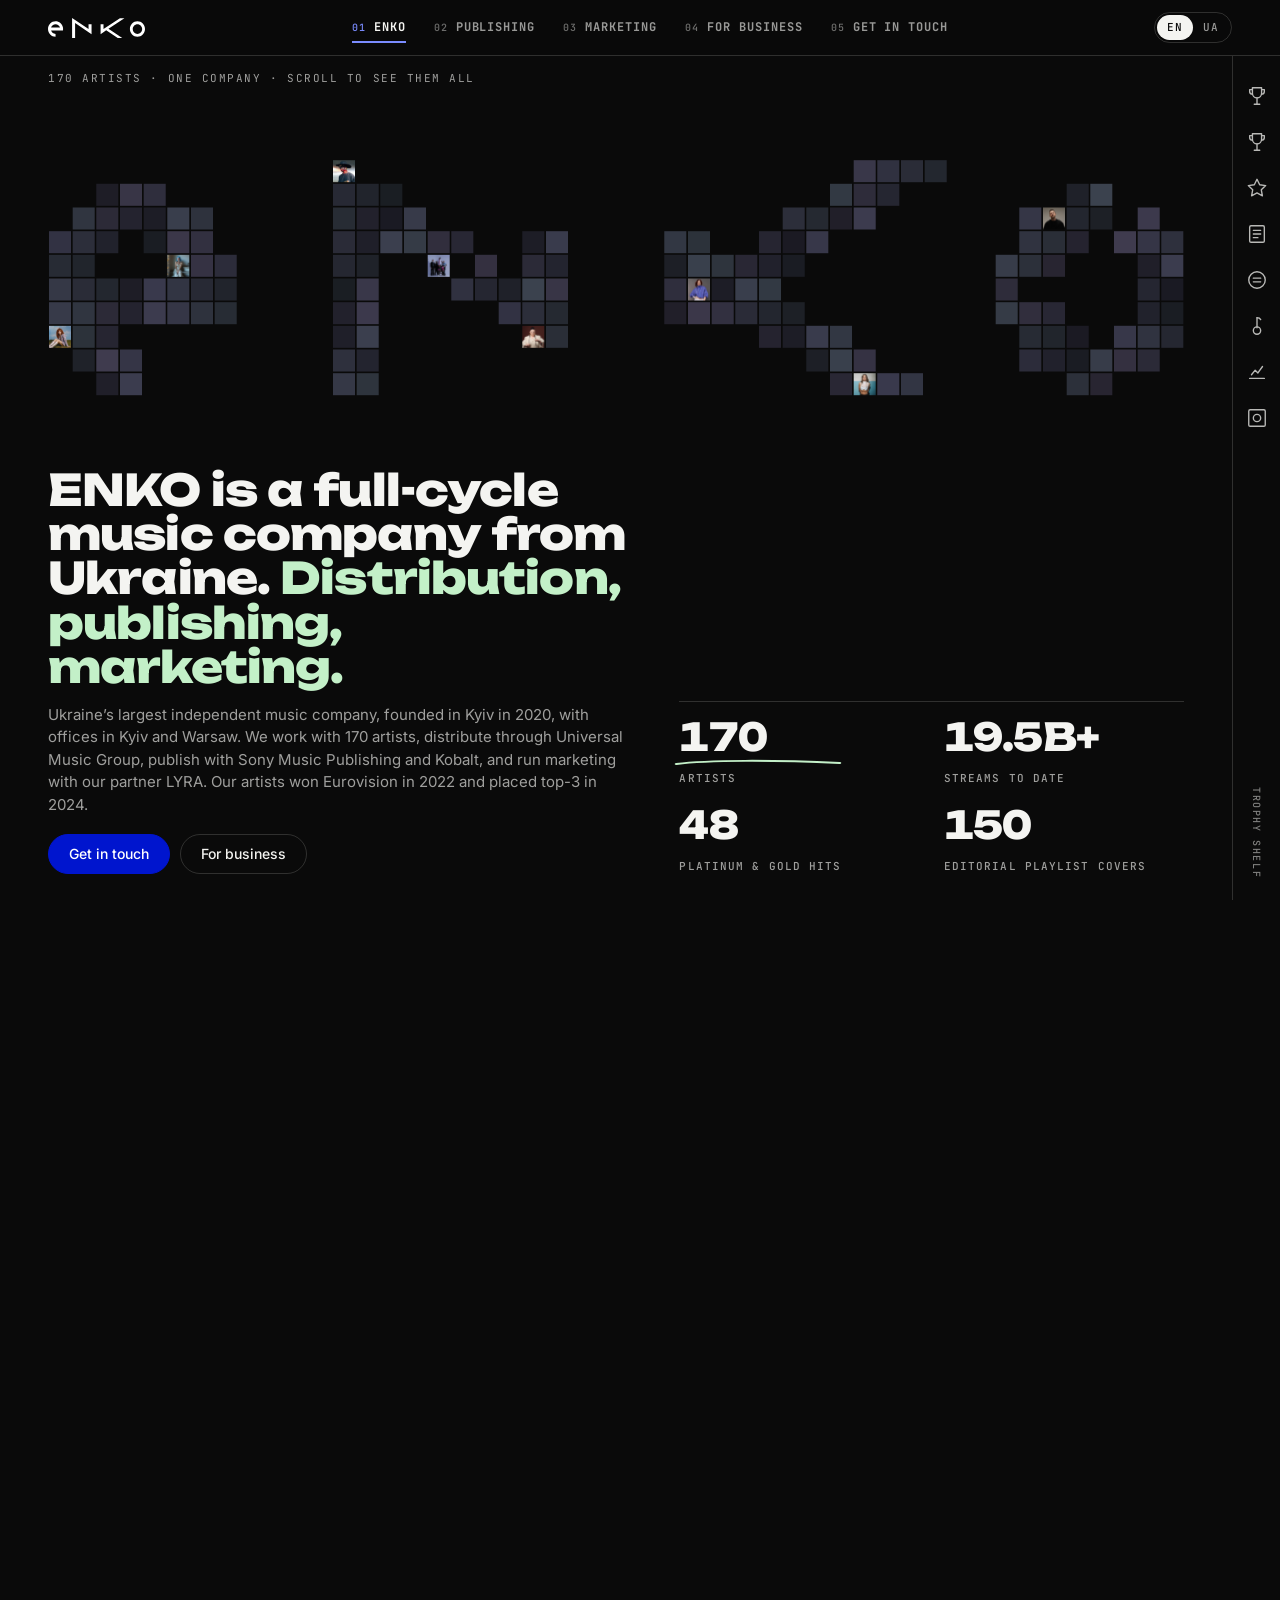
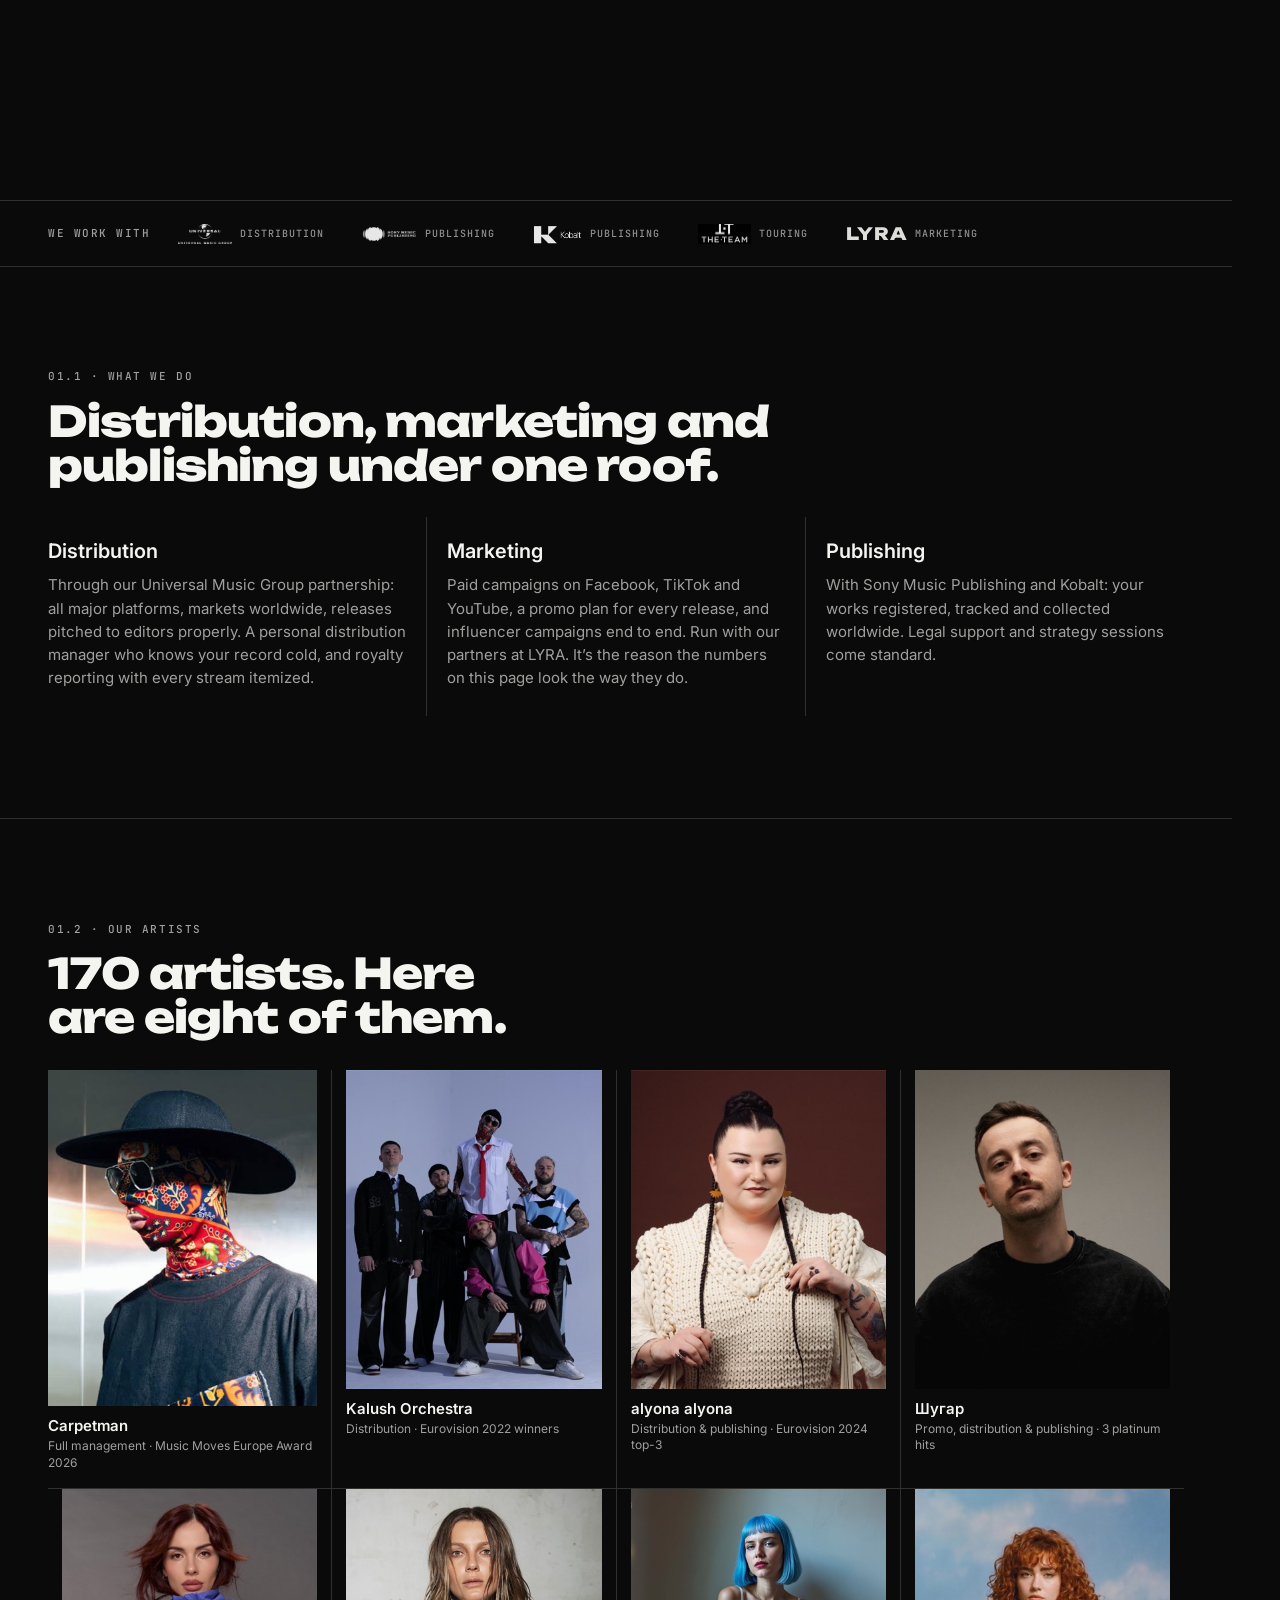
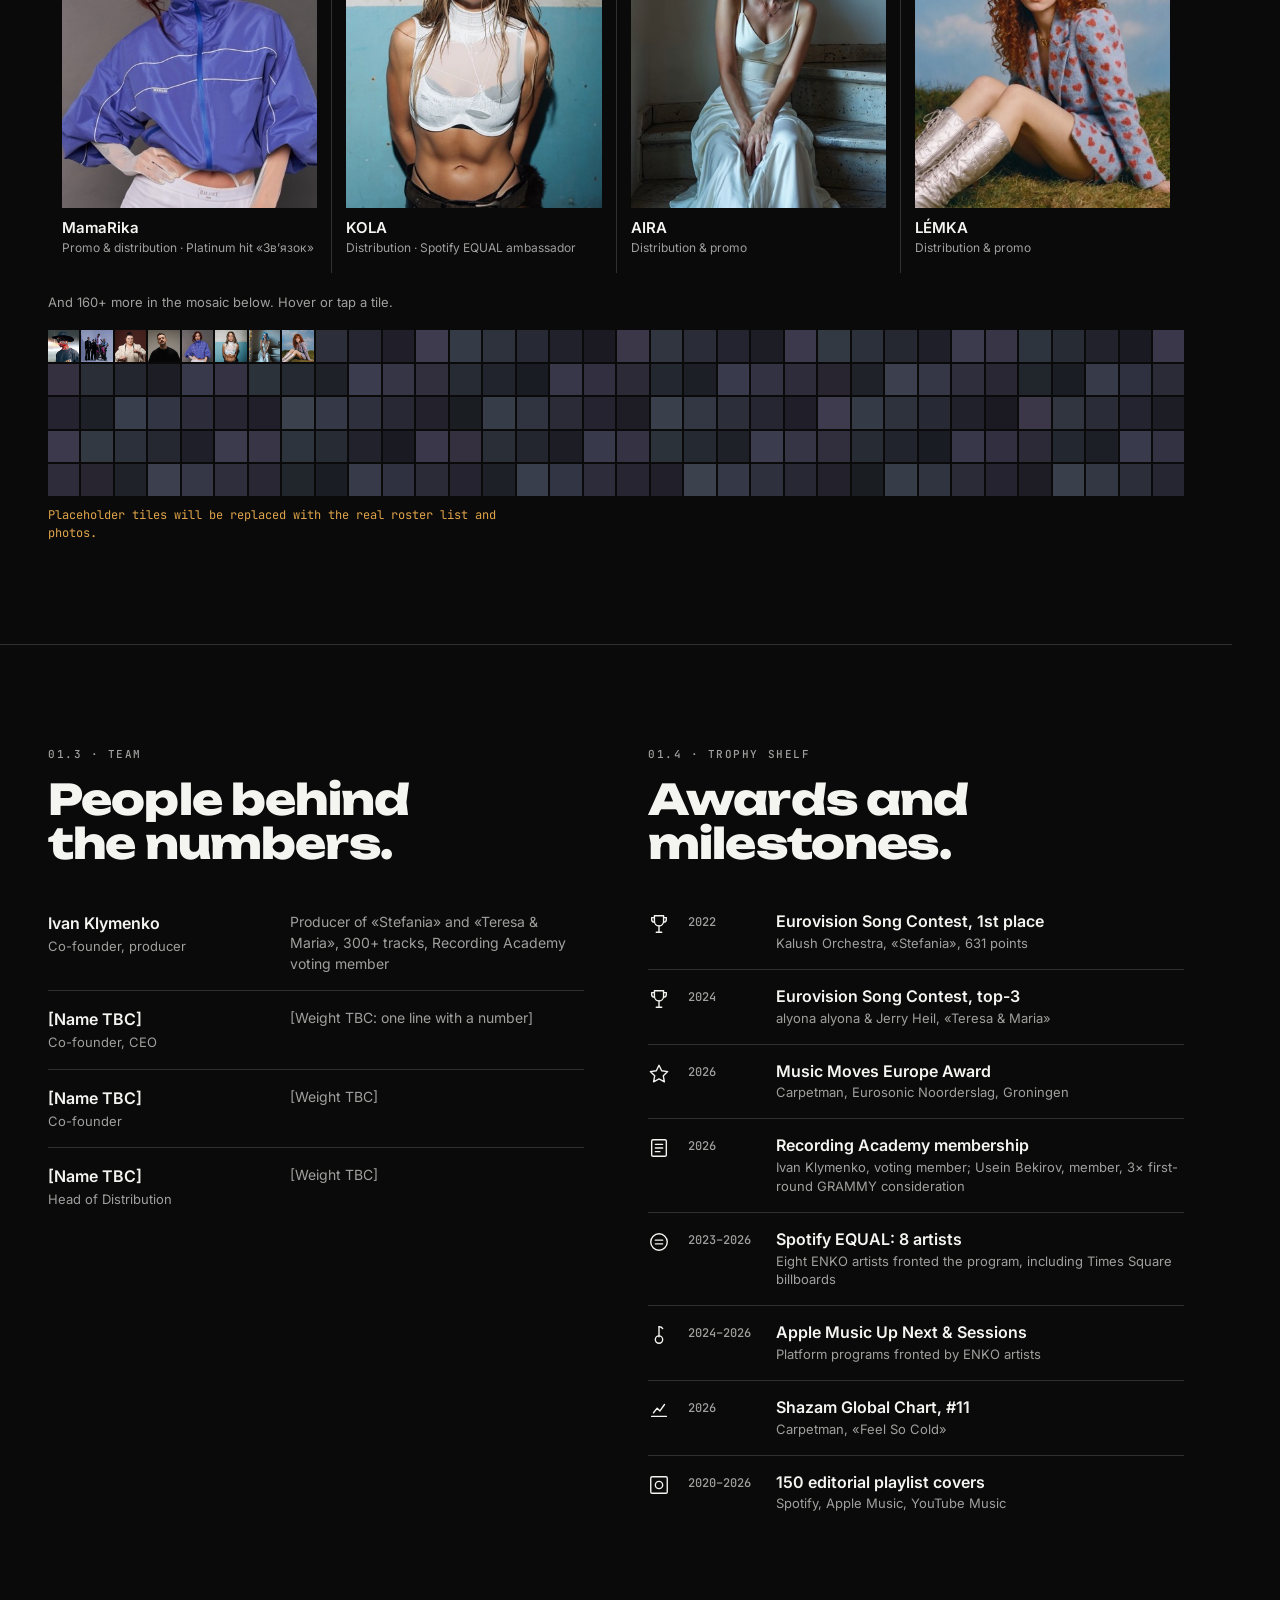
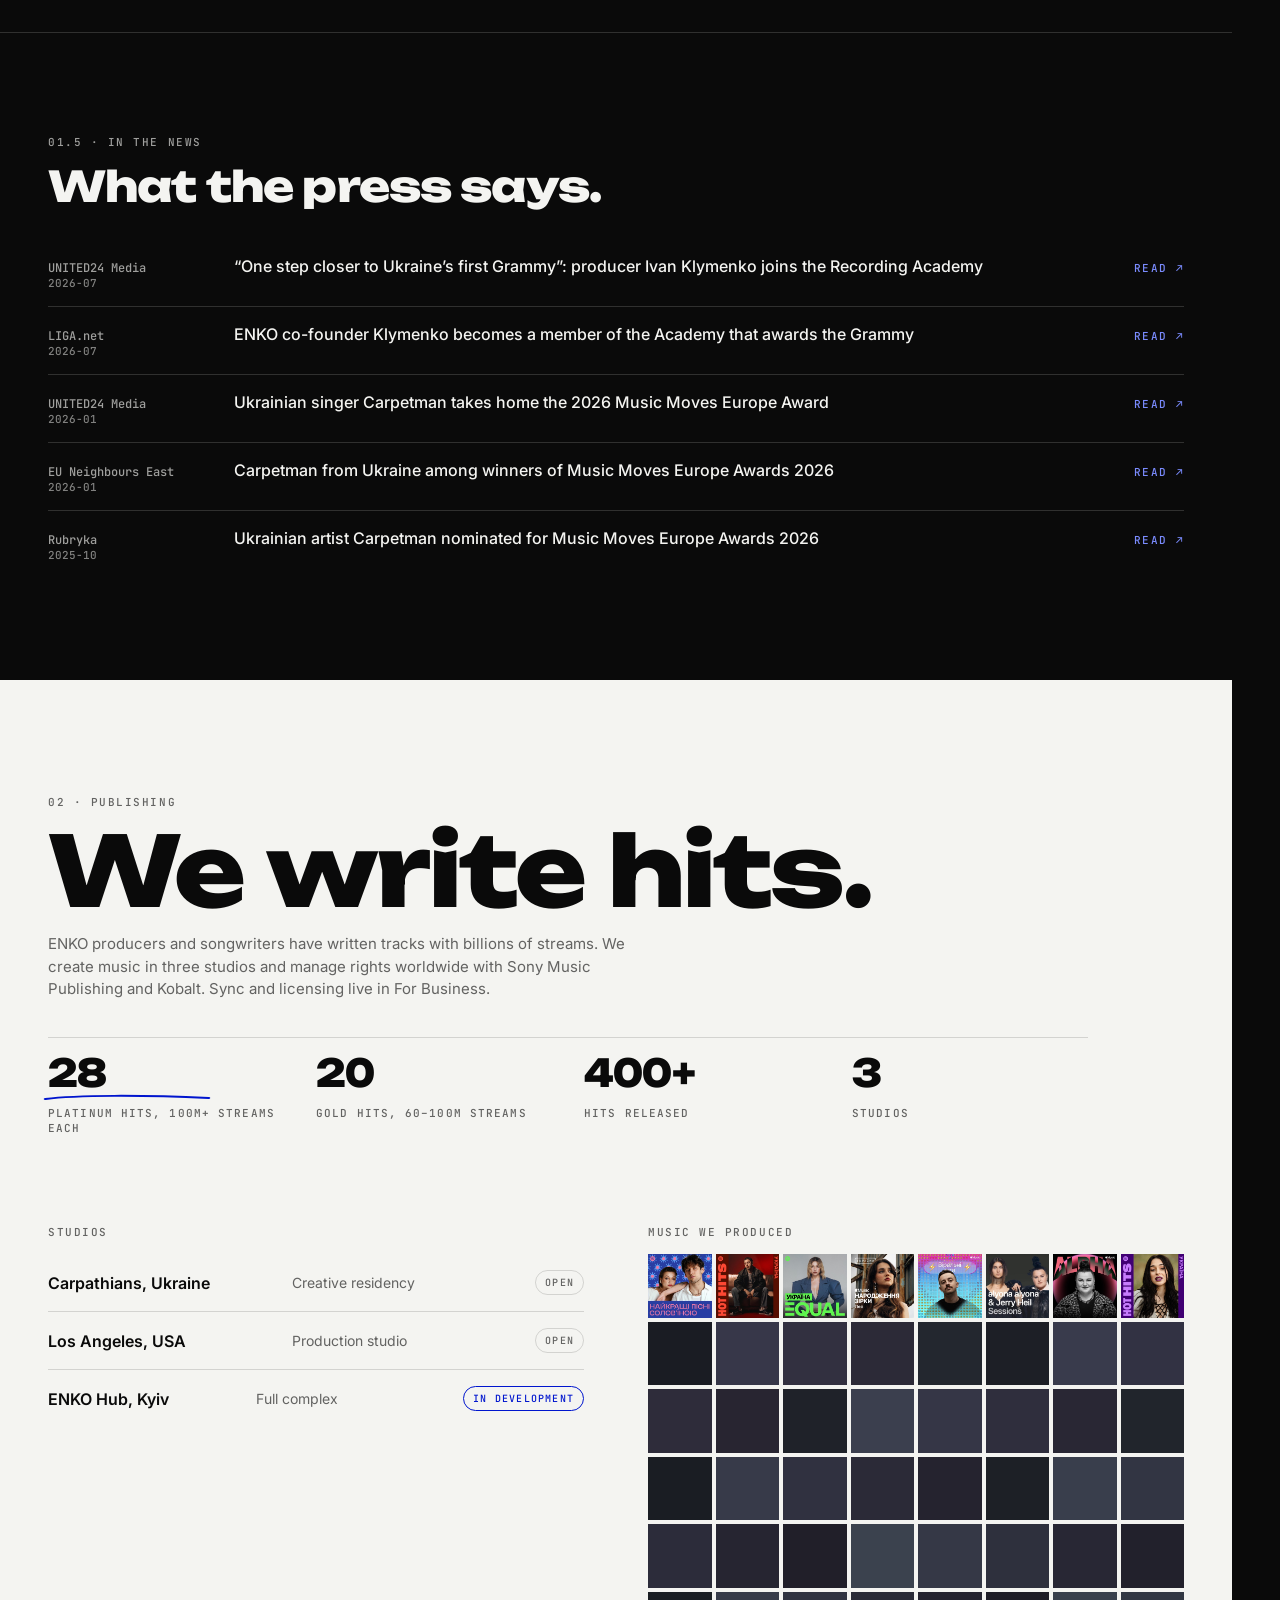
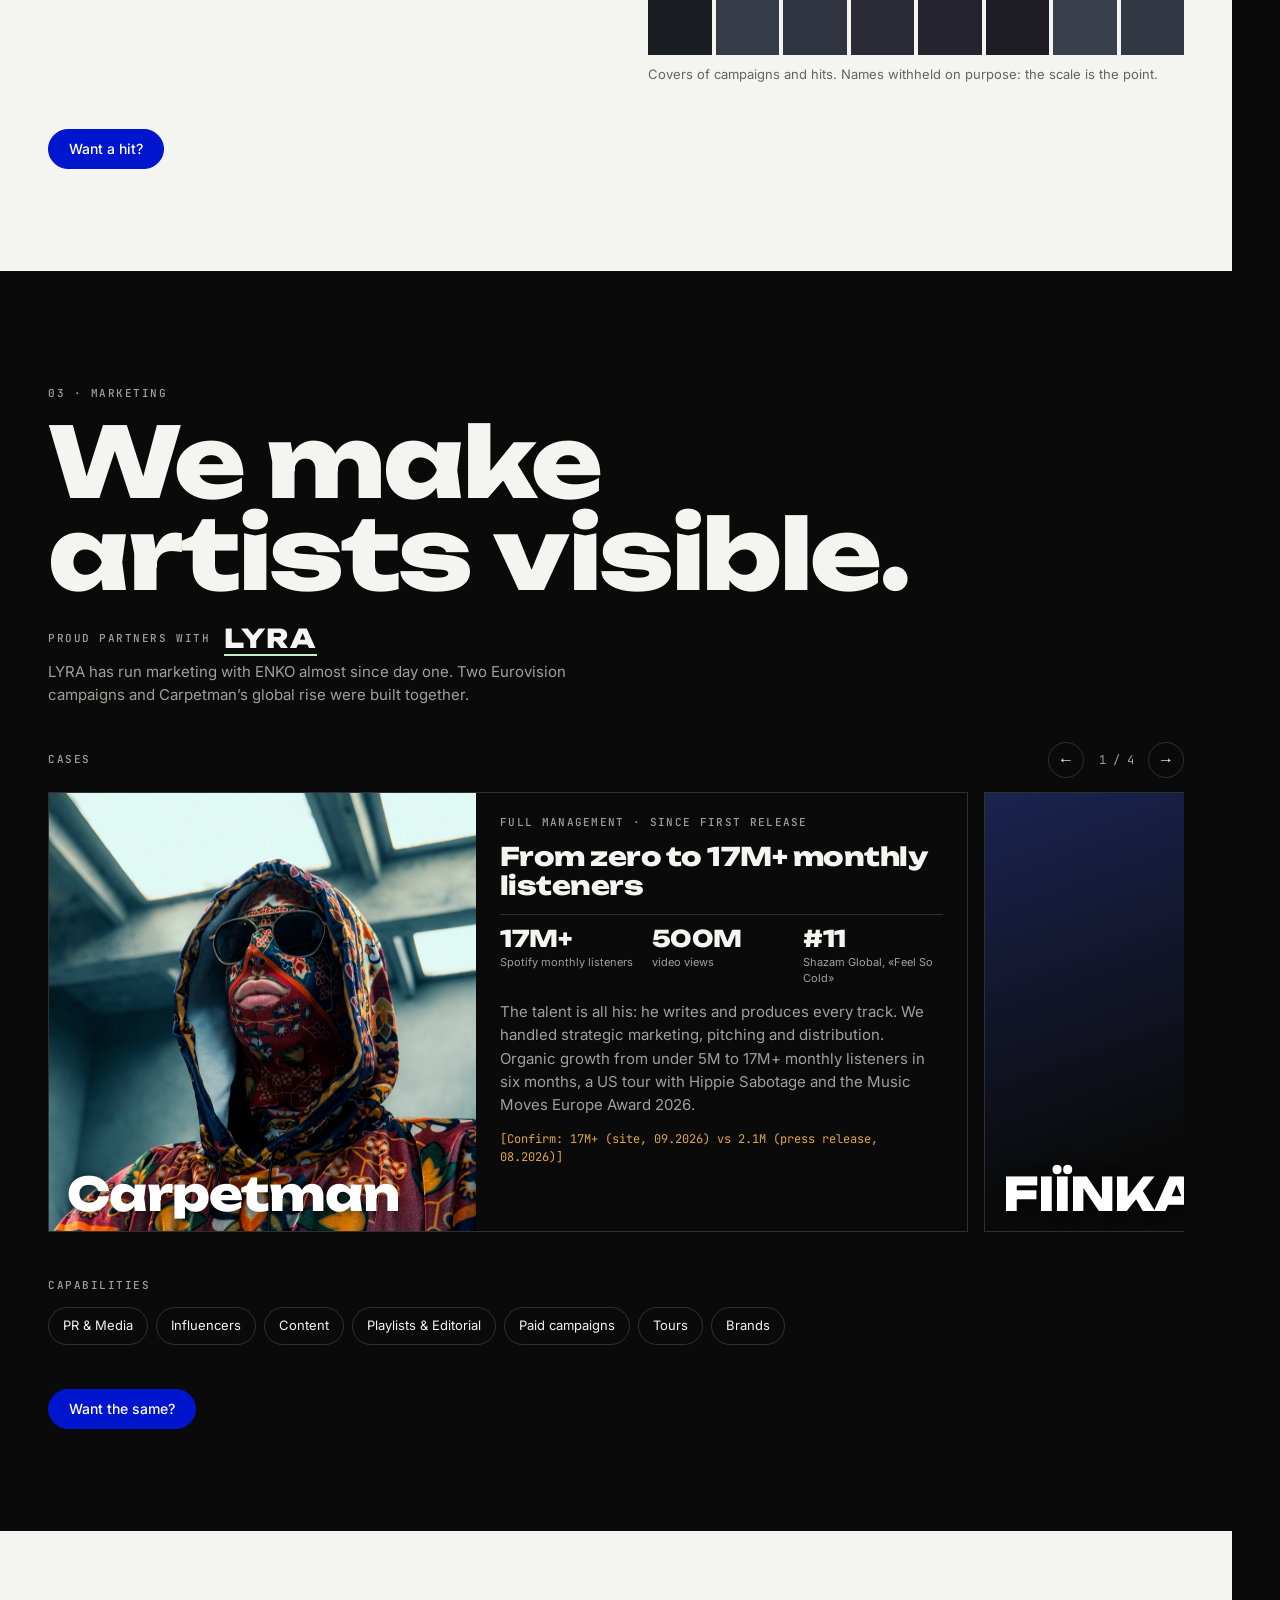
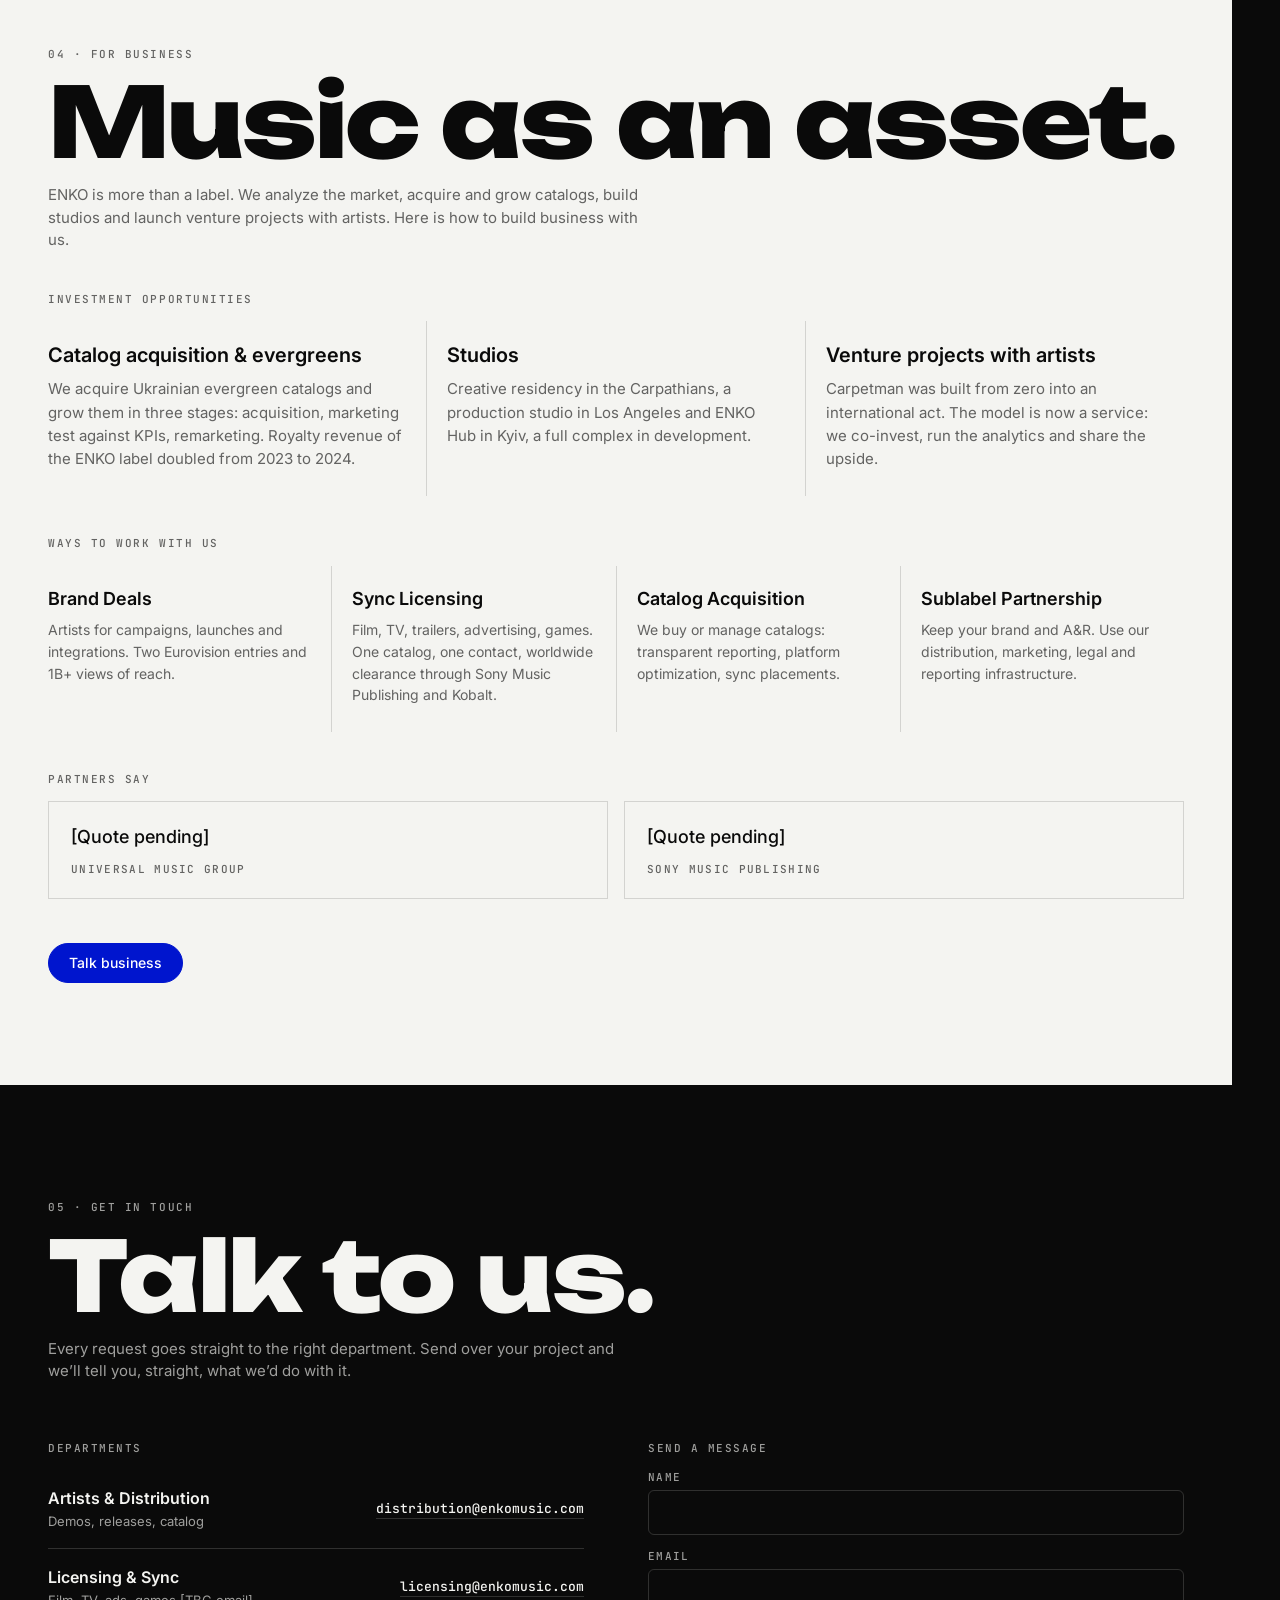
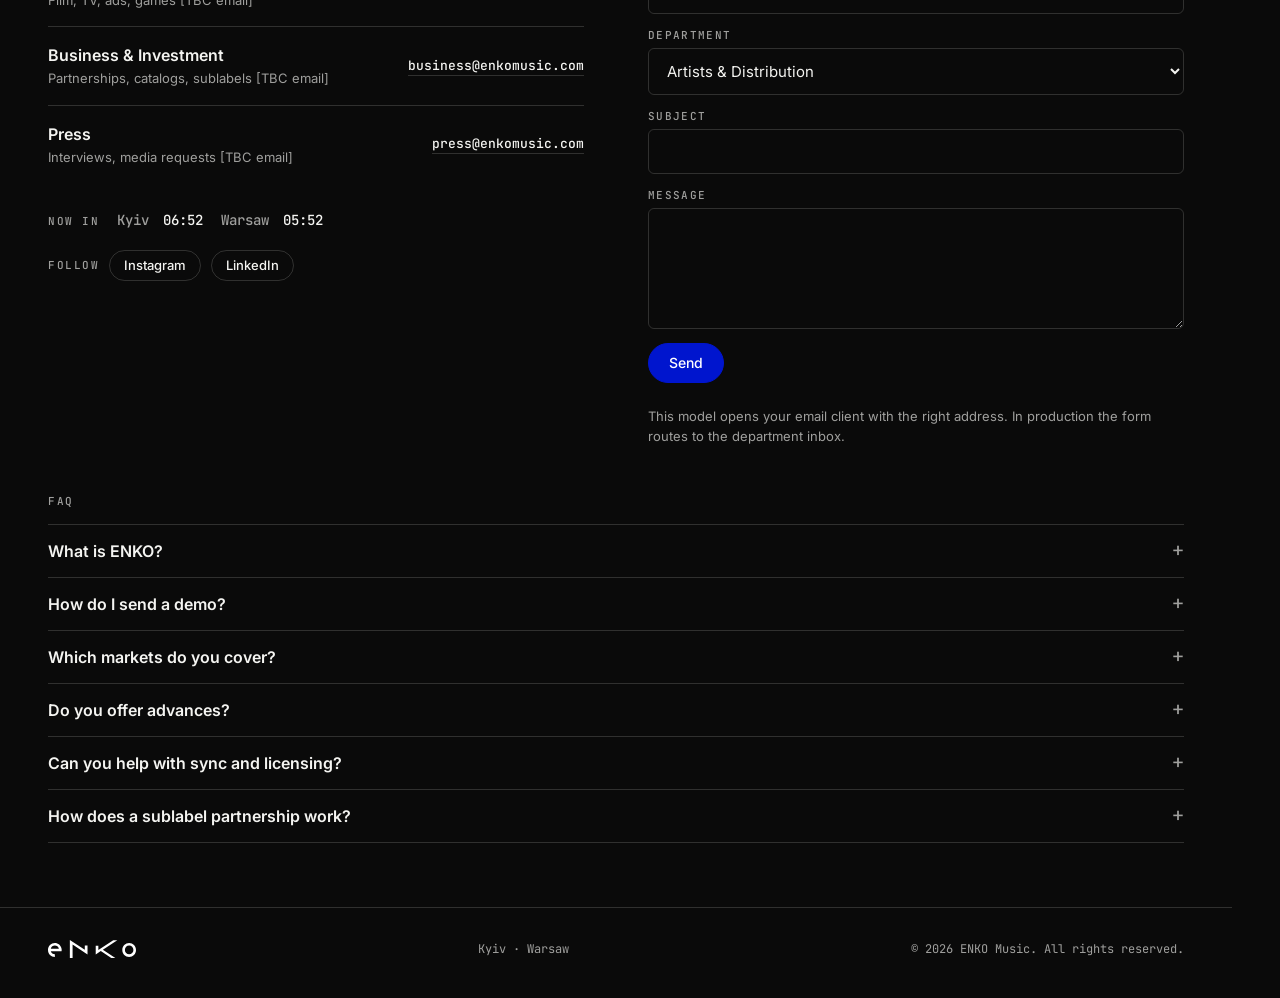
==== commit a9582966: "Review fixes: static prerender for SEO/AI search, hero unpinned on short screens, mobile nav autoscr" ====
--- a/index.html
+++ b/index.html
@@ -1,6 +1,6 @@
 <!doctype html>
-<html lang="en">
-<head>
+<!-- Generated by build.sh from src/index.html. Edit src/index.html, then run ./build.sh -->
+<html lang="en"><head>
 <meta charset="utf-8">
 <meta name="viewport" content="width=device-width, initial-scale=1, viewport-fit=cover">
 <title>ENKO Music: full-cycle music company from Ukraine</title>
@@ -16,8 +16,8 @@
 <meta name="theme-color" content="#0a0a0a">
 <link rel="icon" href="assets/img/logos/enko-black.svg" type="image/svg+xml">
 <link rel="preconnect" href="https://fonts.googleapis.com">
-<link rel="preconnect" href="https://fonts.gstatic.com" crossorigin>
-<link rel="stylesheet" href="https://fonts.googleapis.com/css2?family=Unbounded:wght@500;800&family=Inter:wght@400;500;600&family=JetBrains+Mono:wght@400;500&display=swap">
+<link rel="preconnect" href="https://fonts.gstatic.com" crossorigin="">
+<link rel="stylesheet" href="https://fonts.googleapis.com/css2?family=Unbounded:wght@500;800&amp;family=Inter:wght@400;500;600&amp;family=JetBrains+Mono:wght@400;500&amp;display=swap">
 <link rel="stylesheet" href="assets/styles.css">
 <script type="application/ld+json">
 {
@@ -104,7 +104,7 @@
         </div>
         <div class="counters">
           <div class="counter"><b class="count" data-count="170">170</b><span class="mono" data-i18n="stat.artists">artists</span>
-            <svg class="marker" viewBox="0 0 200 20" preserveAspectRatio="none" aria-hidden="true"><path d="M4 12 C 40 4, 120 4, 196 10"/></svg></div>
+            <svg class="marker" viewBox="0 0 200 20" preserveAspectRatio="none" aria-hidden="true"><path d="M4 12 C 40 4, 120 4, 196 10"></path></svg></div>
           <div class="counter"><b class="count" data-count="19.5B+">19.5B+</b><span class="mono" data-i18n="stat.streams">streams to date</span></div>
           <div class="counter"><b class="count" data-count="48">48</b><span class="mono" data-i18n="stat.hits">platinum &amp; gold hits</span></div>
           <div class="counter"><b class="count" data-count="150">150</b><span class="mono" data-i18n="stat.covers">editorial playlist covers</span></div>
@@ -115,7 +115,7 @@
 
   <div class="wrap partners-row">
     <span class="mono lbl" data-i18n="partners.label">We work with</span>
-    <ul class="partners" id="partners"></ul>
+    <ul class="partners" id="partners"><li><img src="assets/img/logos/umg-light.png" alt="Universal Music Group" loading="lazy"><small>distribution</small></li><li><img src="assets/img/logos/sony-mp.png" alt="Sony Music Publishing" loading="lazy"><small>publishing</small></li><li><img src="assets/img/logos/kobalt.png" alt="Kobalt" loading="lazy"><small>publishing</small></li><li><img src="assets/img/logos/the-team.png" alt="THE TEAM" class="opaque" loading="lazy"><small>touring</small></li><li><a class="txt" href="https://lyra.promo" target="_blank" rel="noopener">LYRA</a><small>marketing</small></li></ul>
   </div>
 
   <div class="wrap block">
@@ -129,7 +129,7 @@
 
   <div class="wrap block">
     <div class="sec-head"><span class="mono lbl">01.2 · <span data-i18n="artists.label">Our artists</span></span><h2 class="pop" data-i18n="artists.h2">170 artists. Here are eight of them.</h2></div>
-    <ul class="roster" id="roster"></ul>
+    <ul class="roster" id="roster"><li><img src="assets/img/artists/carpetman.jpg" alt="Carpetman" loading="lazy" width="480" height="600"><b>Carpetman</b><small>Full management · Music Moves Europe Award 2026</small></li><li><img src="assets/img/artists/kalush-orchestra.jpg" alt="Kalush Orchestra" loading="lazy" width="480" height="600"><b>Kalush Orchestra</b><small>Distribution · Eurovision 2022 winners</small></li><li><img src="assets/img/artists/alyona-alyona.jpg" alt="alyona alyona" loading="lazy" width="480" height="600"><b>alyona alyona</b><small>Distribution &amp; publishing · Eurovision 2024 top-3</small></li><li><img src="assets/img/artists/shugar.jpg" alt="Шугар" loading="lazy" width="480" height="600"><b>Шугар</b><small>Promo, distribution &amp; publishing · 3 platinum hits</small></li><li><img src="assets/img/artists/mamarika.jpg" alt="MamaRika" loading="lazy" width="480" height="600"><b>MamaRika</b><small>Promo &amp; distribution · Platinum hit «Звʼязок»</small></li><li><img src="assets/img/artists/kola.jpg" alt="KOLA" loading="lazy" width="480" height="600"><b>KOLA</b><small>Distribution · Spotify EQUAL ambassador</small></li><li><img src="assets/img/artists/aira.jpg" alt="AIRA" loading="lazy" width="480" height="600"><b>AIRA</b><small>Distribution &amp; promo</small></li><li><img src="assets/img/artists/lemka.jpg" alt="LÉMKA" loading="lazy" width="480" height="600"><b>LÉMKA</b><small>Distribution &amp; promo</small></li></ul>
     <p class="note" data-i18n="artists.more">And 160+ more in the mosaic below. Hover or tap a tile.</p>
     <div class="mosaic-grid" id="rosterMosaic"></div>
     <p class="note tbc" data-i18n="artists.tbc">Placeholder tiles will be replaced with the real roster list and photos.</p>
@@ -138,17 +138,17 @@
   <div class="wrap block two">
     <div>
       <div class="sec-head"><span class="mono lbl">01.3 · <span data-i18n="team.label">Team</span></span><h2 class="pop" data-i18n="team.h2">People behind the numbers.</h2></div>
-      <ul class="team lines" id="team"></ul>
+      <ul class="team lines" id="team"><li><div><b>Ivan Klymenko</b><small>Co-founder, producer</small></div><p>Producer of «Stefania» and «Teresa &amp; Maria», 300+ tracks, Recording Academy voting member</p></li><li><div><b>[Name TBC]</b><small>Co-founder, CEO</small></div><p>[Weight TBC: one line with a number]</p></li><li><div><b>[Name TBC]</b><small>Co-founder</small></div><p>[Weight TBC]</p></li><li><div><b>[Name TBC]</b><small>Head of Distribution</small></div><p>[Weight TBC]</p></li></ul>
     </div>
     <div>
       <div class="sec-head"><span class="mono lbl">01.4 · <span data-i18n="awards.label">Trophy shelf</span></span><h2 class="pop" data-i18n="awards.h2">Awards and milestones.</h2></div>
-      <ul class="awards lines" id="awards"></ul>
+      <ul class="awards lines" id="awards"><li><svg viewBox="0 0 24 24"><path d="M7 3h10v6a5 5 0 0 1-10 0V3z"></path><path d="M7 5H4v2a3 3 0 0 0 3 3M17 5h3v2a3 3 0 0 1-3 3M9 21h6M12 14v7"></path></svg><span class="yr">2022</span><div><b>Eurovision Song Contest, 1st place</b><small>Kalush Orchestra, «Stefania», 631 points</small></div></li><li><svg viewBox="0 0 24 24"><path d="M7 3h10v6a5 5 0 0 1-10 0V3z"></path><path d="M7 5H4v2a3 3 0 0 0 3 3M17 5h3v2a3 3 0 0 1-3 3M9 21h6M12 14v7"></path></svg><span class="yr">2024</span><div><b>Eurovision Song Contest, top-3</b><small>alyona alyona &amp; Jerry Heil, «Teresa &amp; Maria»</small></div></li><li><svg viewBox="0 0 24 24"><path d="M12 2.5l2.9 6 6.6.9-4.8 4.6 1.2 6.5L12 17.4 6.1 20.5l1.2-6.5L2.5 9.4l6.6-.9z"></path></svg><span class="yr">2026</span><div><b>Music Moves Europe Award</b><small>Carpetman, Eurosonic Noorderslag, Groningen</small></div></li><li><svg viewBox="0 0 24 24"><rect x="4" y="3" width="16" height="18" rx="1.5"></rect><path d="M8 8h8M8 12h8M8 16h5"></path></svg><span class="yr">2026</span><div><b>Recording Academy membership</b><small>Ivan Klymenko, voting member; Usein Bekirov, member, 3× first-round GRAMMY consideration</small></div></li><li><svg viewBox="0 0 24 24"><circle cx="12" cy="12" r="9"></circle><path d="M8 10h8M8 14h8"></path></svg><span class="yr">2023–2026</span><div><b>Spotify EQUAL: 8 artists</b><small>Eight ENKO artists fronted the program, including Times Square billboards</small></div></li><li><svg viewBox="0 0 24 24"><path d="M12 3v11"></path><circle cx="12" cy="17" r="4"></circle><path d="M12 3c3 0 4 2 4 2"></path></svg><span class="yr">2024–2026</span><div><b>Apple Music Up Next &amp; Sessions</b><small>Platform programs fronted by ENKO artists</small></div></li><li><svg viewBox="0 0 24 24"><path d="M4 19h16M6 15l4-5 3 3 5-7"></path></svg><span class="yr">2026</span><div><b>Shazam Global Chart, #11</b><small>Carpetman, «Feel So Cold»</small></div></li><li><svg viewBox="0 0 24 24"><rect x="3" y="3" width="18" height="18" rx="1.5"></rect><circle cx="12" cy="12" r="4"></circle></svg><span class="yr">2020–2026</span><div><b>150 editorial playlist covers</b><small>Spotify, Apple Music, YouTube Music</small></div></li></ul>
     </div>
   </div>
 
   <div class="wrap block">
     <div class="sec-head"><span class="mono lbl">01.5 · <span data-i18n="news.label">In the news</span></span><h2 class="pop" data-i18n="news.h2">What the press says.</h2></div>
-    <ul class="news lines" id="news"></ul>
+    <ul class="news lines" id="news"><li><a href="https://united24media.com/culture/one-step-closer-to-ukraines-first-grammy-ukrainian-music-producer-ivan-klymenko-joins-recording-academy-20798" target="_blank" rel="noopener"><span class="src">UNITED24 Media<small>2026-07</small></span><span class="ttl">“One step closer to Ukraine’s first Grammy”: producer Ivan Klymenko joins the Recording Academy</span><span class="read">Read ↗</span></a></li><li><a href="https://life.liga.net/en/culture/news/enko-founder-klymenko-becomes-a-member-of-the-academy-that-awards-the-grammy" target="_blank" rel="noopener"><span class="src">LIGA.net<small>2026-07</small></span><span class="ttl">ENKO co-founder Klymenko becomes a member of the Academy that awards the Grammy</span><span class="read">Read ↗</span></a></li><li><a href="https://united24media.com/latest-news/ukrainian-singer-carpetman-takes-home-the-2026-music-moves-europe-award-15082" target="_blank" rel="noopener"><span class="src">UNITED24 Media<small>2026-01</small></span><span class="ttl">Ukrainian singer Carpetman takes home the 2026 Music Moves Europe Award</span><span class="read">Read ↗</span></a></li><li><a href="https://euneighbourseast.eu/news/latest-news/carpetman-from-ukraine-among-winners-of-music-moves-europe-awards-2026/" target="_blank" rel="noopener"><span class="src">EU Neighbours East<small>2026-01</small></span><span class="ttl">Carpetman from Ukraine among winners of Music Moves Europe Awards 2026</span><span class="read">Read ↗</span></a></li><li><a href="https://rubryka.com/en/2025/10/18/ukrayinskyj-spivak-carpetman/" target="_blank" rel="noopener"><span class="src">Rubryka<small>2025-10</small></span><span class="ttl">Ukrainian artist Carpetman nominated for Music Moves Europe Awards 2026</span><span class="read">Read ↗</span></a></li></ul>
   </div>
 </section>
 
@@ -159,7 +159,7 @@
     <p class="lead narrow" data-i18n="pub.lead">ENKO producers and songwriters have written tracks with billions of streams. We create music in three studios and manage rights worldwide with Sony Music Publishing and Kobalt. Sync and licensing live in For Business.</p>
     <div class="counters row4">
       <div class="counter"><b class="count" data-count="28">28</b><span class="mono" data-i18n="pub.stat.platinum">platinum hits, 100M+ streams each</span>
-        <svg class="marker" viewBox="0 0 200 20" preserveAspectRatio="none" aria-hidden="true"><path d="M4 12 C 40 4, 120 4, 196 10"/></svg></div>
+        <svg class="marker" viewBox="0 0 200 20" preserveAspectRatio="none" aria-hidden="true"><path d="M4 12 C 40 4, 120 4, 196 10"></path></svg></div>
       <div class="counter"><b class="count" data-count="20">20</b><span class="mono" data-i18n="pub.stat.gold">gold hits, 60–100M streams</span></div>
       <div class="counter"><b class="count" data-count="400+">400+</b><span class="mono" data-i18n="pub.stat.hits">hits released</span></div>
       <div class="counter"><b class="count" data-count="3">3</b><span class="mono" data-i18n="pub.stat.studios">studios</span></div>
@@ -167,7 +167,7 @@
     <div class="two gap">
       <div>
         <h3 class="mono lbl" data-i18n="pub.studios">Studios</h3>
-        <ul class="studios lines" id="studios"></ul>
+        <ul class="studios lines" id="studios"><li><b>Carpathians, Ukraine</b><span>Creative residency</span><span class="st">Open</span></li><li><b>Los Angeles, USA</b><span>Production studio</span><span class="st">Open</span></li><li><b>ENKO Hub, Kyiv</b><span>Full complex</span><span class="st dev">In development</span></li></ul>
       </div>
       <div>
         <h3 class="mono lbl" data-i18n="pub.wall">Music we produced</h3>
@@ -191,9 +191,9 @@
       <h3 class="mono lbl" data-i18n="mkt.cases">Cases</h3>
       <div class="deck-ctrl"><button type="button" class="ctrl" data-deck="-1" aria-label="Previous case">←</button><span class="mono" id="deckCount">1 / 4</span><button type="button" class="ctrl" data-deck="1" aria-label="Next case">→</button></div>
     </div>
-    <div class="deck" id="deck"></div>
+    <div class="deck" id="deck"><article class="case"><div class="pic" style="background-image:url(assets/img/photos/carpetman-hood.jpg)"><b>Carpetman</b></div><div class="body"><span class="tag">Full management · since first release</span><h4>From zero to 17M+ monthly listeners</h4><div class="stats"><div><b>17M+</b><small>Spotify monthly listeners</small></div><div><b>500M</b><small>video views</small></div><div><b>#11</b><small>Shazam Global, «Feel So Cold»</small></div></div><p>The talent is all his: he writes and produces every track. We handled strategic marketing, pitching and distribution. Organic growth from under 5M to 17M+ monthly listeners in six months, a US tour with Hippie Sabotage and the Music Moves Europe Award 2026.</p><span class="tbc">[Confirm: 17M+ (site, 09.2026) vs 2.1M (press release, 08.2026)]</span></div></article><article class="case"><div class="pic grad"><b>FIЇNKA</b></div><div class="body"><span class="tag">Distribution &amp; marketing · since 2022</span><h4>From 315K to 9.9M streams a year</h4><div class="stats"><div><b>31×</b><small>growth in yearly Spotify streams, 2022 → 2025</small></div><div><b>20.4M</b><small>Spotify streams to date</small></div><div><b>2</b><small>platinum hits: «Грушка», «Афини»</small></div></div><p>We spotted the potential early and invested in growth: release plan, editorial pitching and content strategy turned an ethno-pop voice into a platinum catalogue.</p><span class="tbc">[Figures from ENKO deck, 07.2026: confirm]</span></div></article><article class="case"><div class="pic grad"><b>IVAN LIULENOV</b></div><div class="body"><span class="tag">Distribution &amp; marketing · since 2023</span><h4>From 1.4M to 14M streams a year</h4><div class="stats"><div><b>10×</b><small>growth in yearly Spotify streams, 2022 → 2025</small></div><div><b>228M</b><small>streams, «Шовковиця» (platinum)</small></div><div><b>2023</b><small>collaboration started</small></div></div><p>A catalogue that used to sit still. Release cadence, TikTok sound seeding and playlist work multiplied yearly streams tenfold in two years.</p><span class="tbc">[Figures from ENKO deck, 07.2026: confirm]</span></div></article><article class="case"><div class="pic" style="background-image:url(assets/img/artists/kola.jpg)"><b>KOLA</b></div><div class="body"><span class="tag">Distribution · since 2022</span><h4>From 90K to 94M streams a year</h4><div class="stats"><div><b>1000×</b><small>growth in yearly Spotify streams, 2021 → 2025</small></div><div><b>106M</b><small>Spotify streams to date</small></div><div><b>EQUAL</b><small>Spotify EQUAL ambassador</small></div></div><p>Six platinum and gold hits, a Spotify EQUAL campaign and consistent editorial support: the fastest-growing catalogue in the roster.</p><span class="tbc">[Figures from ENKO deck, 07.2026: confirm]</span></div></article></div>
     <h3 class="mono lbl" data-i18n="mkt.caps">Capabilities</h3>
-    <ul class="pills" id="caps"></ul>
+    <ul class="pills" id="caps"><li>PR &amp; Media</li><li>Influencers</li><li>Content</li><li>Playlists &amp; Editorial</li><li>Paid campaigns</li><li>Tours</li><li>Brands</li></ul>
     <div class="cta-block"><a class="btn btn-blue" href="#contact" data-go="contact" data-dept="distribution" data-i18n="mkt.cta">Want the same?</a></div>
   </div>
 </section>
@@ -204,11 +204,11 @@
     <div class="sec-head big"><span class="mono lbl">04 · <span data-i18n="biz.label">For Business</span></span><h2 class="pop display" data-i18n="biz.h2">Music as an asset.</h2></div>
     <p class="lead narrow" data-i18n="biz.lead">ENKO is more than a label. We analyze the market, acquire and grow catalogs, build studios and launch venture projects with artists. Here is how to build business with us.</p>
     <h3 class="mono lbl" data-i18n="biz.opps">Investment opportunities</h3>
-    <div class="cols3 lines" id="opps"></div>
+    <div class="cols3 lines" id="opps"><div><h3>Catalog acquisition &amp; evergreens</h3><p>We acquire Ukrainian evergreen catalogs and grow them in three stages: acquisition, marketing test against KPIs, remarketing. Royalty revenue of the ENKO label doubled from 2023 to 2024.</p></div><div><h3>Studios</h3><p>Creative residency in the Carpathians, a production studio in Los Angeles and ENKO Hub in Kyiv, a full complex in development.</p></div><div><h3>Venture projects with artists</h3><p>Carpetman was built from zero into an international act. The model is now a service: we co-invest, run the analytics and share the upside.</p></div></div>
     <h3 class="mono lbl" data-i18n="biz.formats">Ways to work with us</h3>
-    <div class="formats" id="formats"></div>
+    <div class="formats" id="formats"><div><h4>Brand Deals</h4><p>Artists for campaigns, launches and integrations. Two Eurovision entries and 1B+ views of reach.</p></div><div><h4>Sync Licensing</h4><p>Film, TV, trailers, advertising, games. One catalog, one contact, worldwide clearance through Sony Music Publishing and Kobalt.</p></div><div><h4>Catalog Acquisition</h4><p>We buy or manage catalogs: transparent reporting, platform optimization, sync placements.</p></div><div><h4>Sublabel Partnership</h4><p>Keep your brand and A&amp;R. Use our distribution, marketing, legal and reporting infrastructure.</p></div></div>
     <h3 class="mono lbl" data-i18n="biz.testimonials">Partners say</h3>
-    <div class="quotes" id="quotes"></div>
+    <div class="quotes" id="quotes"><blockquote class="quote"><p>[Quote pending]</p><small>Universal Music Group</small></blockquote><blockquote class="quote"><p>[Quote pending]</p><small>Sony Music Publishing</small></blockquote></div>
     <div class="cta-block"><a class="btn btn-blue" href="#contact" data-go="contact" data-dept="business" data-i18n="biz.cta">Talk business</a></div>
   </div>
 </section>
@@ -221,11 +221,11 @@
     <div class="two gap">
       <div>
         <h3 class="mono lbl" data-i18n="contact.depts">Departments</h3>
-        <ul class="depts lines" id="depts"></ul>
+        <ul class="depts lines" id="depts"><li><div><b>Artists &amp; Distribution</b><small>Demos, releases, catalog</small></div><a href="mailto:distribution@enkomusic.com">distribution@enkomusic.com</a></li><li><div><b>Licensing &amp; Sync</b><small>Film, TV, ads, games [TBC email]</small></div><a href="mailto:licensing@enkomusic.com">licensing@enkomusic.com</a></li><li><div><b>Business &amp; Investment</b><small>Partnerships, catalogs, sublabels [TBC email]</small></div><a href="mailto:business@enkomusic.com">business@enkomusic.com</a></li><li><div><b>Press</b><small>Interviews, media requests [TBC email]</small></div><a href="mailto:press@enkomusic.com">press@enkomusic.com</a></li></ul>
         <div class="clocks">
           <span class="mono lbl" data-i18n="clocks.label">Now in</span>
-          <span class="clock"><b>Kyiv</b> <time id="clockKyiv">--:--</time></span>
-          <span class="clock"><b>Warsaw</b> <time id="clockWarsaw">--:--</time></span>
+          <span class="clock"><b data-i18n="clock.kyiv">Kyiv</b> <time id="clockKyiv">--:--</time></span>
+          <span class="clock"><b data-i18n="clock.warsaw">Warsaw</b> <time id="clockWarsaw">--:--</time></span>
         </div>
         <div class="social">
           <span class="mono lbl" data-i18n="social.label">Follow</span>
@@ -235,12 +235,12 @@
       </div>
       <div>
         <h3 class="mono lbl" data-i18n="contact.form">Send a message</h3>
-        <form class="form" id="form" novalidate>
-          <label><span data-i18n="form.name">Name</span><input type="text" id="fName" name="name" autocomplete="name" required></label>
-          <label><span data-i18n="form.email">Email</span><input type="email" id="fEmail" name="email" autocomplete="email" required></label>
-          <label><span data-i18n="form.dept">Department</span><select id="fDept" name="dept"></select></label>
-          <label><span data-i18n="form.subject">Subject</span><input type="text" id="fSubject" name="subject" required></label>
-          <label><span data-i18n="form.message">Message</span><textarea id="fMessage" name="message" rows="5" required></textarea></label>
+        <form class="form" id="form" novalidate="">
+          <label><span data-i18n="form.name">Name</span><input type="text" id="fName" name="name" autocomplete="name" required=""></label>
+          <label><span data-i18n="form.email">Email</span><input type="email" id="fEmail" name="email" autocomplete="email" required=""></label>
+          <label><span data-i18n="form.dept">Department</span><select id="fDept" name="dept"><option value="distribution">Artists &amp; Distribution</option><option value="licensing">Licensing &amp; Sync</option><option value="business">Business &amp; Investment</option><option value="press">Press</option></select></label>
+          <label><span data-i18n="form.subject">Subject</span><input type="text" id="fSubject" name="subject" required=""></label>
+          <label><span data-i18n="form.message">Message</span><textarea id="fMessage" name="message" rows="5" required=""></textarea></label>
           <button type="submit" class="btn btn-blue" data-i18n="form.send">Send</button>
           <p class="note" data-i18n="form.note">This model opens your email client with the right address. In production the form routes to the department inbox.</p>
         </form>
@@ -249,9 +249,9 @@
     <div class="two gap">
       <div>
         <h3 class="mono lbl" data-i18n="faq.title">FAQ</h3>
-        <div class="faq" id="faq"></div>
-      </div>
-      <div data-lang-only="uk" hidden>
+        <div class="faq" id="faq"><details><summary>What is ENKO?</summary><p>ENKO is a full-cycle music company from Ukraine: distribution, publishing and marketing under one roof. Founded in Kyiv in 2020, offices in Kyiv and Warsaw, 170 artists, 19.5B+ streams.</p></details><details><summary>How do I send a demo?</summary><p>Email distribution@enkomusic.com with streaming links to your best tracks. Every submission is reviewed within 14 business days.</p></details><details><summary>Which markets do you cover?</summary><p>All major platforms worldwide through Universal Music Group, 150+ services. Active markets: Ukraine, Poland, Europe and the US.</p></details><details><summary>Do you offer advances?</summary><p>Yes. Advances are based on performance data and growth potential. Each deal is structured individually.</p></details><details><summary>Can you help with sync and licensing?</summary><p>Yes. Our publishing arm with Sony Music Publishing and Kobalt clears placements for film, TV, advertising and games worldwide.</p></details><details><summary>How does a sublabel partnership work?</summary><p>You keep your brand and A&amp;R. We provide distribution, marketing, legal support and reporting.</p></details></div>
+      </div>
+      <div data-lang-only="uk" hidden="">
         <h3 class="mono lbl" data-i18n="ig.title">Instagram</h3>
         <p class="lead narrow" data-i18n="ig.text">Follow @enko_music for releases, covers and backstage.</p>
         <div class="ig-grid" id="igGrid"></div>
@@ -276,8 +276,10 @@
   <a href="#contact" data-go="contact"><span>05</span><b data-i18n="nav.contact">Get in Touch</b></a>
 </nav>
 
-<script src="assets/data.js" defer></script>
-<script src="assets/i18n.js" defer></script>
-<script src="assets/main.js" defer></script>
-</body>
-</html>
+<script src="assets/data.js" defer=""></script>
+<script src="assets/i18n.js" defer=""></script>
+<script src="assets/main.js" defer=""></script>
+
+
+</body></html>
+
--- a/assets/styles.css
+++ b/assets/styles.css
@@ -15,7 +15,7 @@
 body{margin:0;background:var(--black);color:var(--white);font:400 16px/1.5 var(--body);overflow-x:hidden}
 img{max-width:100%;display:block}
 a{color:inherit}
-:focus-visible{outline:2px solid var(--haccent);outline-offset:2px}
+:focus-visible{outline:2px solid var(--accent,var(--haccent));outline-offset:2px}
 .mono{font-family:var(--mono)}
 .lbl{font:500 11px/1.4 var(--mono);letter-spacing:.14em;text-transform:uppercase;color:var(--fg2);margin:0}
 h3.lbl{margin:40px 0 14px}
@@ -29,10 +29,10 @@
 .sec[data-theme="light"]{--bg:var(--white);--fg:var(--black);--fg2:rgba(10,10,10,.62);--line:rgba(10,10,10,.14);--tile:#dcdcd6;--accent:var(--blue);--marker:var(--blue)}
 .wrap{max-width:1320px;margin:0 auto;padding-inline:var(--gutter)}
 .block{padding-block:clamp(56px,8vw,112px);border-top:1px solid var(--line)}
-@media (min-width:1200px){main{padding-right:48px}}
+@media (min-width:1200px){main{padding-right:48px}.top{padding-left:max(var(--gutter),calc((100% - 1368px)/2 + var(--gutter)));padding-right:calc(48px + max(var(--gutter),calc((100% - 1368px)/2 + var(--gutter))))}}
 
 /* ===== header ===== */
-.top{position:fixed;top:0;left:0;right:0;height:var(--head);z-index:60;display:grid;grid-template-columns:auto 1fr auto;align-items:center;gap:16px;padding:env(safe-area-inset-top,0px) var(--gutter) 0;background:color-mix(in srgb,var(--hb) 78%,transparent);backdrop-filter:blur(12px);-webkit-backdrop-filter:blur(12px);border-bottom:1px solid var(--hl);color:var(--hf);transition:background .5s,color .5s,border-color .5s}
+.top{position:fixed;top:0;left:0;right:0;height:var(--head);z-index:60;display:grid;grid-template-columns:auto 1fr auto;align-items:center;gap:16px;padding-top:env(safe-area-inset-top,0px);padding-inline:max(var(--gutter),calc((100% - 1320px)/2 + var(--gutter)));background:color-mix(in srgb,var(--hb) 78%,transparent);backdrop-filter:blur(12px);-webkit-backdrop-filter:blur(12px);border-bottom:1px solid var(--hl);color:var(--hf);transition:background .5s,color .5s,border-color .5s}
 .brand{display:inline-flex;align-items:center}
 .brand img{height:20px;width:auto}
 .logo-b{display:none}
@@ -52,7 +52,7 @@
 /* ===== mobile bottom nav ===== */
 .nav-m{position:fixed;left:0;right:0;bottom:0;display:none;gap:6px;overflow-x:auto;scrollbar-width:none;padding:8px 12px calc(8px + env(safe-area-inset-bottom,0px));background:rgba(10,10,10,.86);backdrop-filter:blur(12px);-webkit-backdrop-filter:blur(12px);border-top:1px solid rgba(255,255,255,.14);z-index:60}
 .nav-m::-webkit-scrollbar{display:none}
-.nav-m a{flex:0 0 auto;display:inline-flex;gap:6px;align-items:center;padding:8px 12px;border-radius:999px;border:1px solid rgba(255,255,255,.16);color:#d6d6d2;text-decoration:none;font:500 12px/1 var(--mono);letter-spacing:.04em}
+.nav-m a{flex:0 0 auto;display:inline-flex;gap:5px;align-items:center;padding:7px 10px;border-radius:999px;border:1px solid rgba(255,255,255,.16);color:#d6d6d2;text-decoration:none;font:500 11px/1 var(--mono);letter-spacing:.02em}
 .nav-m a span{opacity:.6;font-size:10px}
 .nav-m a.on{background:var(--blue);border-color:var(--blue);color:#fff}
 .nav-m a.on span{opacity:1}
@@ -81,8 +81,7 @@
 
 /* ===== hero ===== */
 .hero-track{height:200vh}
-@media (max-width:720px){.hero-track{height:170vh}}
-.hero-stage{position:sticky;top:0;height:100svh;display:grid;grid-template-rows:auto 1fr auto;gap:10px;padding:calc(var(--head) + 14px) var(--gutter) 26px}
+.hero-stage{position:sticky;top:0;height:100svh;display:grid;grid-template-rows:auto 1fr auto;gap:10px;padding-block:calc(var(--head) + 14px) 26px;padding-inline:max(var(--gutter),calc((100% - 1320px)/2 + var(--gutter)))}
 .cap{color:var(--fg2);font-size:11px;letter-spacing:.14em;text-transform:uppercase;margin:0}
 .mosaic-box{position:relative;min-height:90px}
 .tile{position:absolute;left:0;top:0;transform-origin:0 0;background:var(--tile) center/cover no-repeat;border:1px solid var(--black);will-change:transform}
@@ -105,10 +104,10 @@
 .counters{display:grid;grid-template-columns:repeat(2,minmax(0,1fr));gap:20px 24px;border-top:1px solid var(--line);padding-top:16px}
 .counters.row4{grid-template-columns:repeat(4,minmax(0,1fr));gap:24px 32px;margin:36px 0 48px;max-width:1040px}
 @media (max-width:720px){.counters.row4{grid-template-columns:repeat(2,minmax(0,1fr));gap:20px 20px}}
-.counter{position:relative;display:grid;gap:6px;align-content:start}
+.counter{position:relative;display:grid;gap:14px;align-content:start}
 .counter b{font:800 clamp(26px,3vw,44px)/1 var(--display);letter-spacing:-.02em;white-space:nowrap;font-variant-numeric:tabular-nums}
 .counter span{font:500 11px/1.4 var(--mono);letter-spacing:.1em;text-transform:uppercase;color:var(--fg2)}
-.marker{position:absolute;left:-6px;top:calc(clamp(26px,3vw,44px) + 2px);width:min(100%,170px);height:14px;pointer-events:none}
+.marker{position:absolute;left:-6px;top:calc(clamp(26px,3vw,44px) + 1px);width:min(100%,170px);height:10px;pointer-events:none}
 .marker path{fill:none;stroke:var(--marker);stroke-width:4;stroke-linecap:round;stroke-dasharray:420;stroke-dashoffset:420}
 .marker.draw path{transition:stroke-dashoffset .9s ease-out .35s;stroke-dashoffset:0}
 
@@ -128,6 +127,8 @@
 .partners li{display:inline-flex;align-items:center;gap:8px;opacity:.9}
 .partners img{height:20px;width:auto;filter:brightness(0) invert(1)}
 .sec[data-theme="light"] .partners img{filter:brightness(0)}
+.partners img.opaque{filter:invert(1);mix-blend-mode:screen}
+.sec[data-theme="light"] .partners img.opaque{filter:none;mix-blend-mode:multiply}
 .partners .txt{font:800 17px var(--display);letter-spacing:.04em;text-decoration:none}
 .partners small{font:500 10px var(--mono);letter-spacing:.1em;text-transform:uppercase;color:var(--fg2)}
 
@@ -143,7 +144,7 @@
 .roster{list-style:none;margin:0 0 20px;padding:0;display:grid;grid-template-columns:repeat(4,1fr);gap:1px;background:var(--line)}
 .roster li{background:var(--bg);padding:0 14px 16px 0}
 .roster li:not(:first-child){padding-left:14px}
-.roster img{width:100%;aspect-ratio:4/5;object-fit:cover;margin-bottom:10px}
+.roster img{width:100%;height:auto;aspect-ratio:4/5;object-fit:cover;margin-bottom:10px}
 .roster b{display:block;font:600 15px var(--body)}
 .roster small{display:block;font-size:12px;color:var(--fg2);margin-top:3px;line-height:1.4}
 @media (max-width:720px){.roster{grid-template-columns:repeat(2,1fr)}.roster li{padding-left:10px}}
@@ -154,6 +155,10 @@
 .mt:hover,.mt:focus-visible{transform:scale(1.7);z-index:5;box-shadow:0 8px 24px rgba(0,0,0,.45)}
 .mt::after{content:attr(data-name);position:absolute;left:50%;top:100%;transform:translate(-50%,4px);white-space:nowrap;font:500 8px/1 var(--mono);letter-spacing:.06em;background:var(--fg);color:var(--bg);padding:3px 5px;opacity:0;pointer-events:none;transition:opacity .2s}
 .mt:hover::after,.mt:focus-visible::after{opacity:1}
+.mt:nth-child(34n+1)::after,.mt:nth-child(34n+2)::after{left:0;transform:translate(0,4px)}
+.mt:nth-child(34n)::after,.mt:nth-child(34n-1)::after{left:auto;right:0;transform:translate(0,4px)}
+@media (max-width:1000px){.mt::after{left:50%;right:auto;transform:translate(-50%,4px)}.mt:nth-child(17n+1)::after,.mt:nth-child(17n+2)::after{left:0;transform:translate(0,4px)}.mt:nth-child(17n)::after,.mt:nth-child(17n-1)::after{left:auto;right:0;transform:translate(0,4px)}}
+@media (max-width:720px){.mt::after{left:50%;right:auto;transform:translate(-50%,4px)}.mt:nth-child(10n+1)::after,.mt:nth-child(10n+2)::after{left:0;transform:translate(0,4px)}.mt:nth-child(10n)::after,.mt:nth-child(10n-1)::after{left:auto;right:0;transform:translate(0,4px)}}
 
 /* ===== two columns ===== */
 .two{display:grid;grid-template-columns:minmax(0,1fr) minmax(0,1fr);gap:clamp(24px,5vw,80px)}
@@ -190,7 +195,7 @@
 .covers{display:grid;grid-template-columns:repeat(8,1fr);gap:4px}
 @media (max-width:720px){.covers{grid-template-columns:repeat(4,1fr)}}
 .cv{position:relative;aspect-ratio:1;background:var(--tile) center/cover no-repeat;overflow:hidden}
-.cv::after{content:attr(data-badge);position:absolute;left:0;right:0;bottom:0;padding:6px 4px;font:500 9px/1 var(--mono);letter-spacing:.12em;text-transform:uppercase;text-align:center;background:rgba(10,10,10,.85);color:#e7e7e7;transform:translateY(100%);transition:transform .25s}
+.cv::after{content:attr(data-badge);position:absolute;left:0;right:0;bottom:0;padding:6px 2px;font:500 8px/1 var(--mono);letter-spacing:.08em;text-transform:uppercase;text-align:center;background:rgba(10,10,10,.85);color:#e7e7e7;transform:translateY(100%);transition:transform .25s}
 .cv.gold::after{color:#f0d27a}
 .cv:hover::after,.cv:focus-visible::after{transform:none}
 .cta-block{padding:44px 0 clamp(56px,8vw,112px)}
@@ -232,7 +237,7 @@
 @media (max-width:520px){.formats{grid-template-columns:1fr}.formats>div{padding-left:0}}
 .quotes{display:grid;grid-template-columns:1fr 1fr;gap:16px}
 @media (max-width:720px){.quotes{grid-template-columns:1fr}}
-.quote{border:1px solid var(--line);padding:22px;display:grid;gap:12px}
+.quote{margin:0;border:1px solid var(--line);padding:22px;display:grid;gap:12px}
 .quote p{margin:0;font:500 18px/1.4 var(--body)}
 .quote small{font:500 11px var(--mono);letter-spacing:.12em;text-transform:uppercase;color:var(--fg2)}
 
@@ -265,6 +270,25 @@
 .foot{display:flex;justify-content:space-between;align-items:center;gap:16px;flex-wrap:wrap;padding-block:32px 40px;border-top:1px solid var(--line);margin-top:64px;font-size:12px;color:var(--fg2)}
 .foot img{height:18px;width:auto}
 
+/* phones: hero copy can be taller than the screen, so the hero is not pinned there */
+@media (max-width:900px){.hero-stage{padding-bottom:calc(84px + env(safe-area-inset-bottom,0px))}}
+@media (max-width:720px){.hero-track{height:auto}.hero-stage{position:relative;height:auto;min-height:100svh}.mosaic-box{min-height:130px}}
+
+/* short viewports (1366x768 laptops, phones in landscape): hero copy is taller than the screen, so no pinning */
+@media (max-height:760px){.hero-track{height:auto}.hero-stage{position:relative;height:auto;min-height:100svh}.mosaic-box{min-height:130px}}
+
+/* ===== print ===== */
+@media print{
+  .top,.nav-m,.rail,.wipe{display:none!important}
+  body{padding-bottom:0}
+  .hero-track{height:auto}.hero-stage{position:relative;height:auto}
+  .pop .w{opacity:1;transform:none}
+  .tile,.mt,.cv,.ig-grid div{-webkit-print-color-adjust:exact;print-color-adjust:exact}
+  .deck{display:grid;grid-auto-flow:row;grid-auto-columns:auto;overflow:visible}
+  .case,.quote,.formats>div,.roster li{break-inside:avoid}
+  .sec-head{break-after:avoid}
+}
+
 /* ===== screenshot helper (debug only) ===== */
 html[data-shot] .hero-track{height:auto}
 html[data-shot] .hero-stage{position:relative;height:900px}
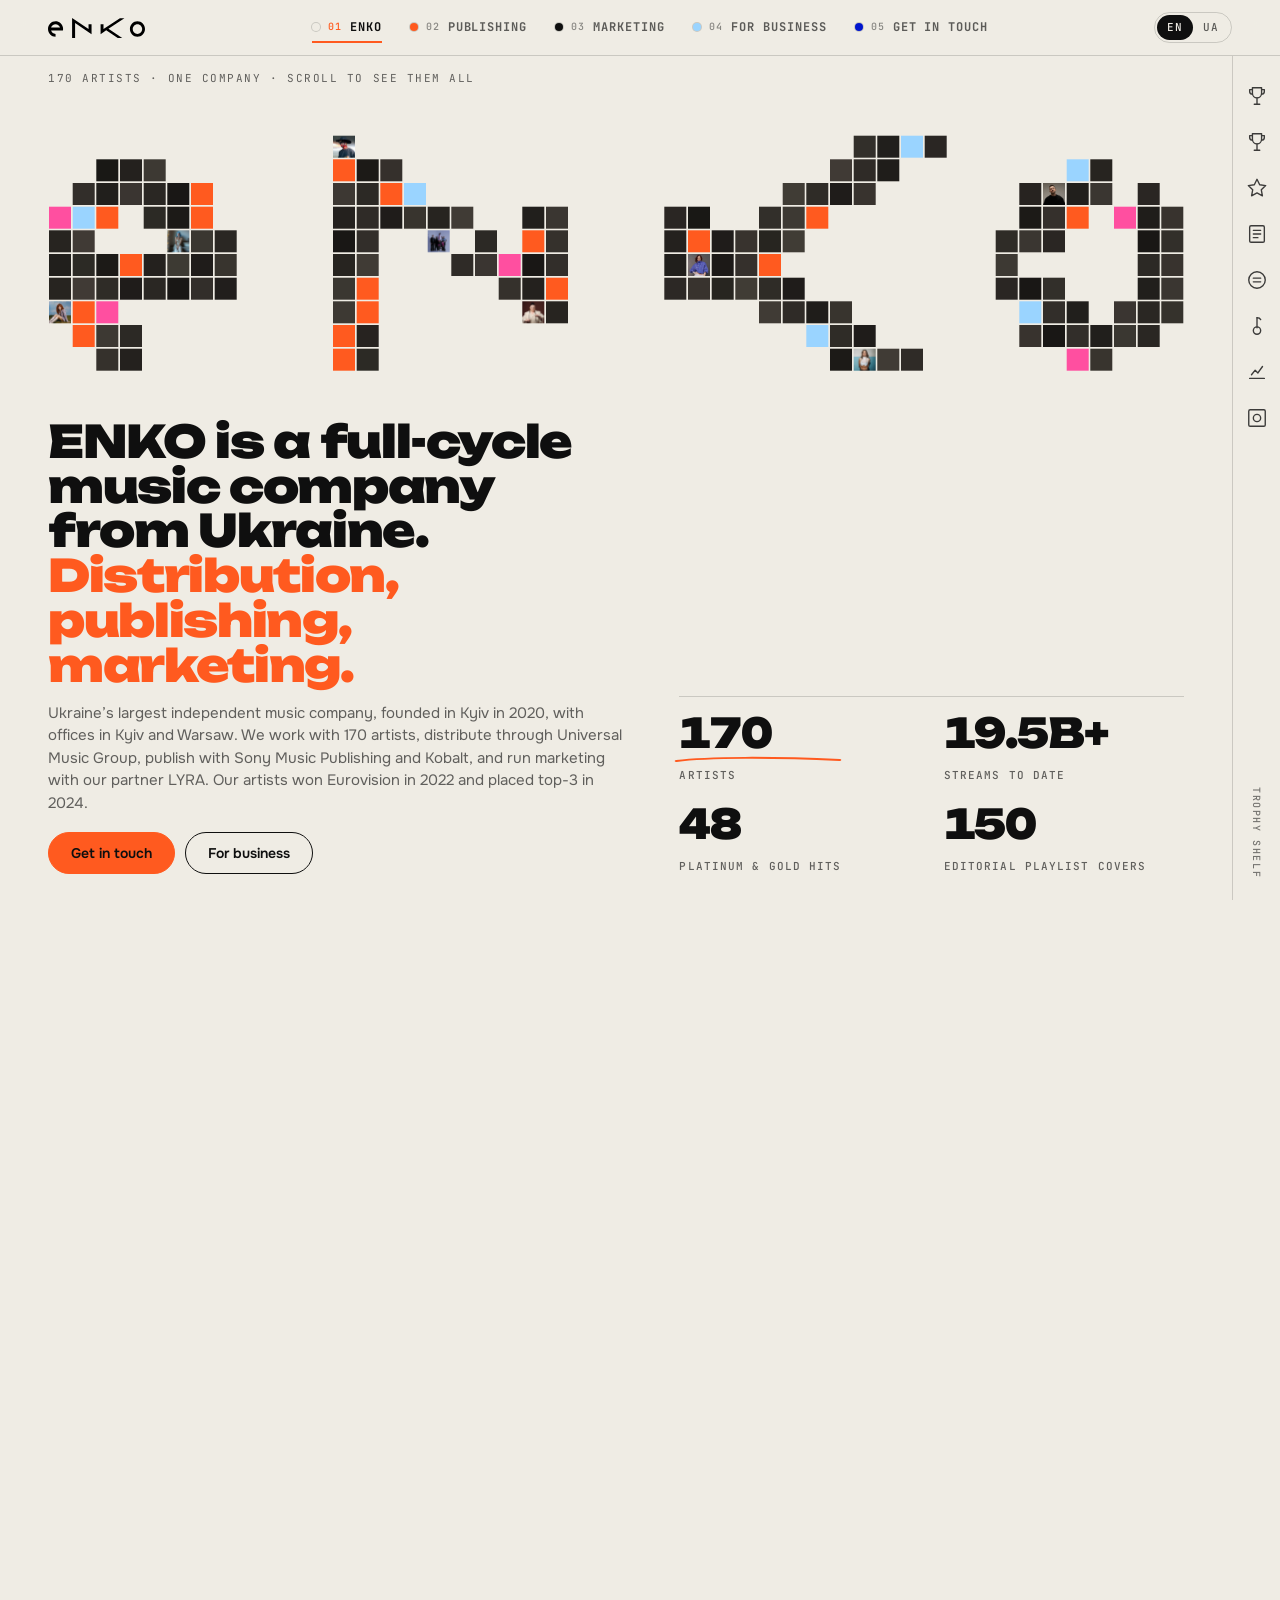
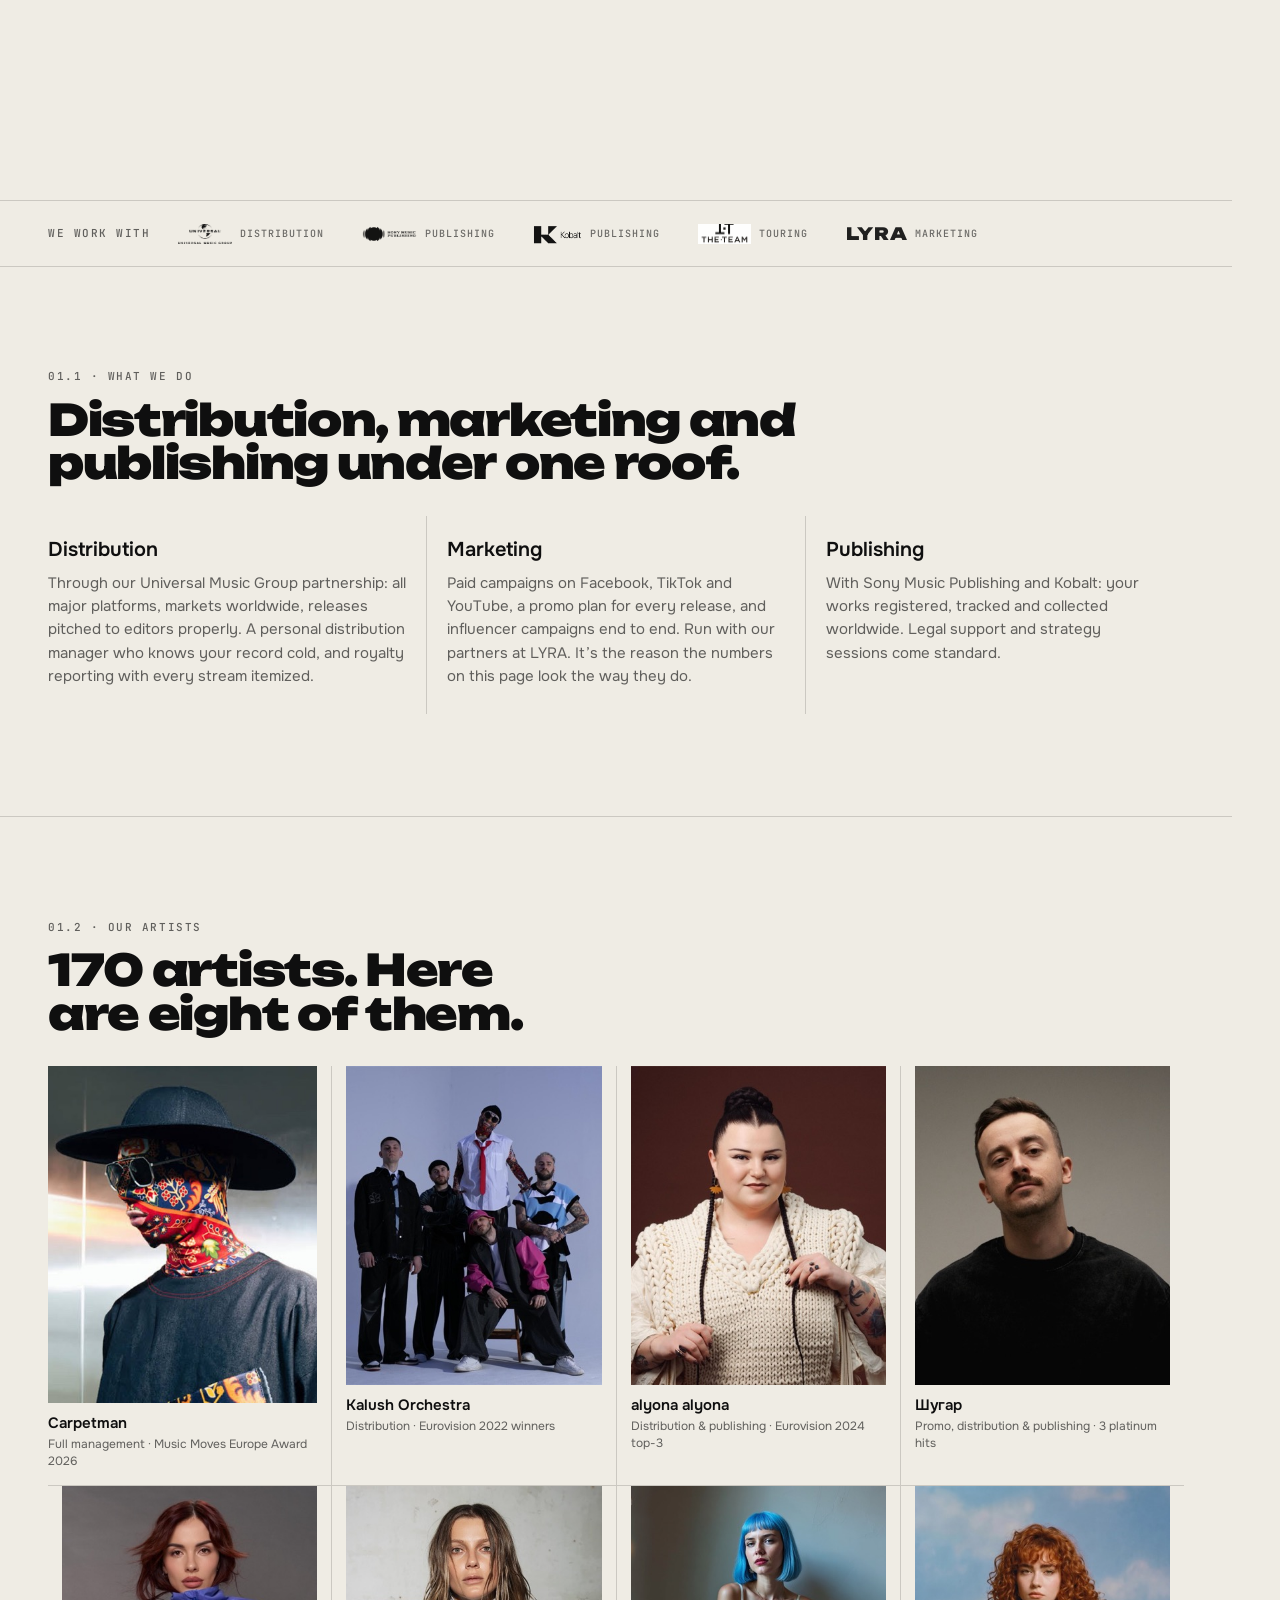
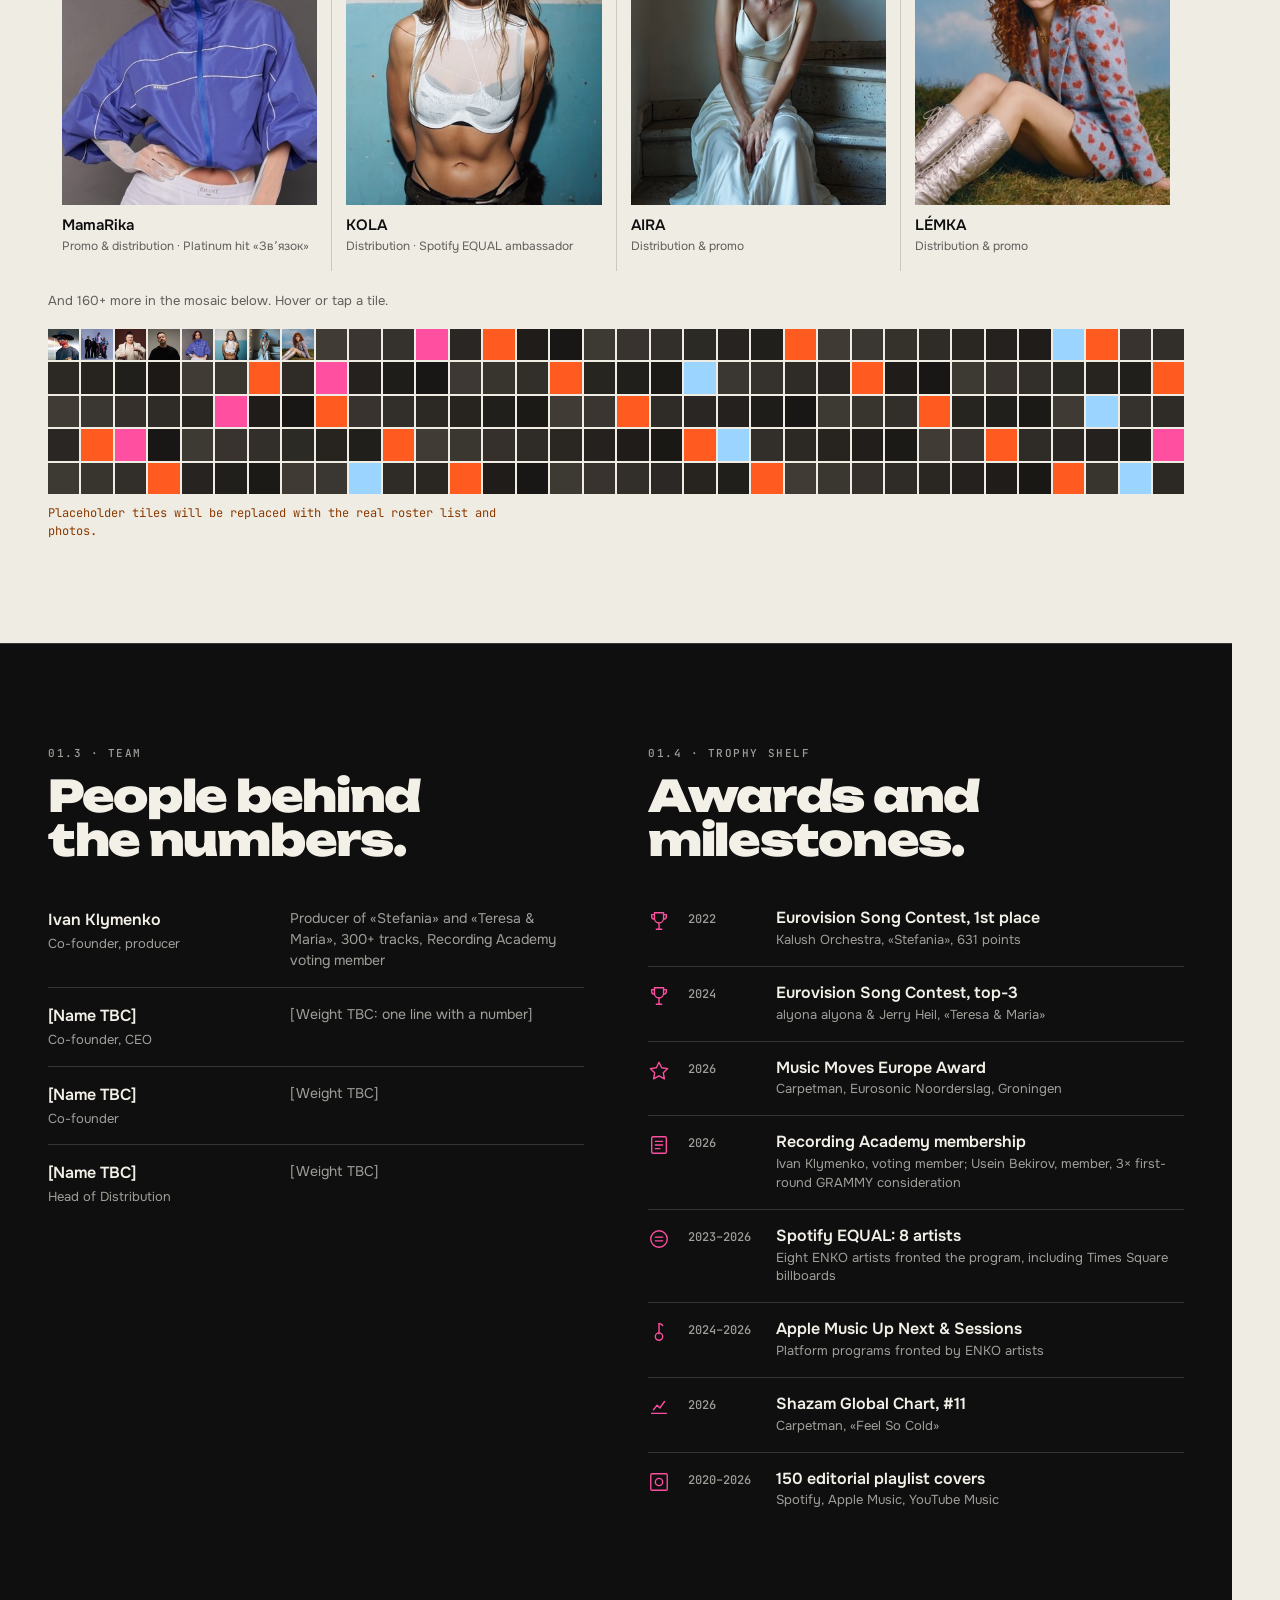
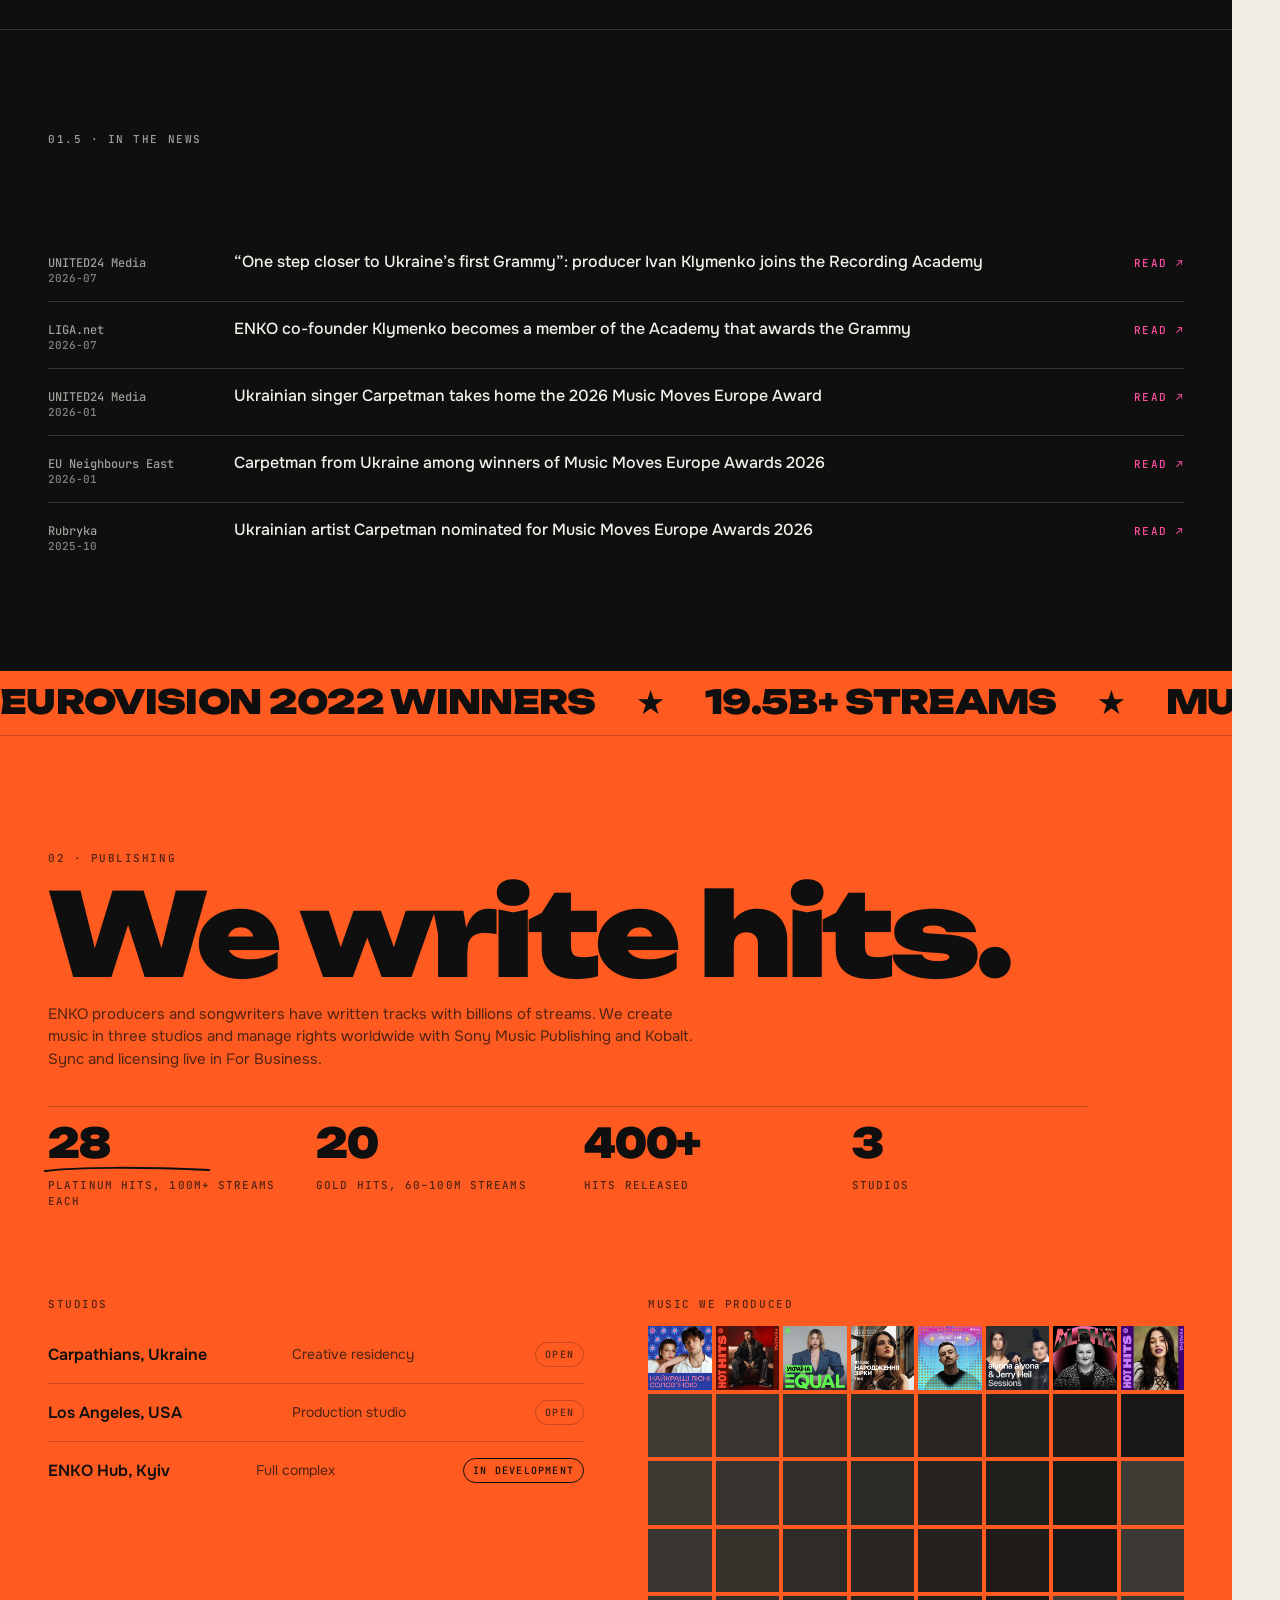
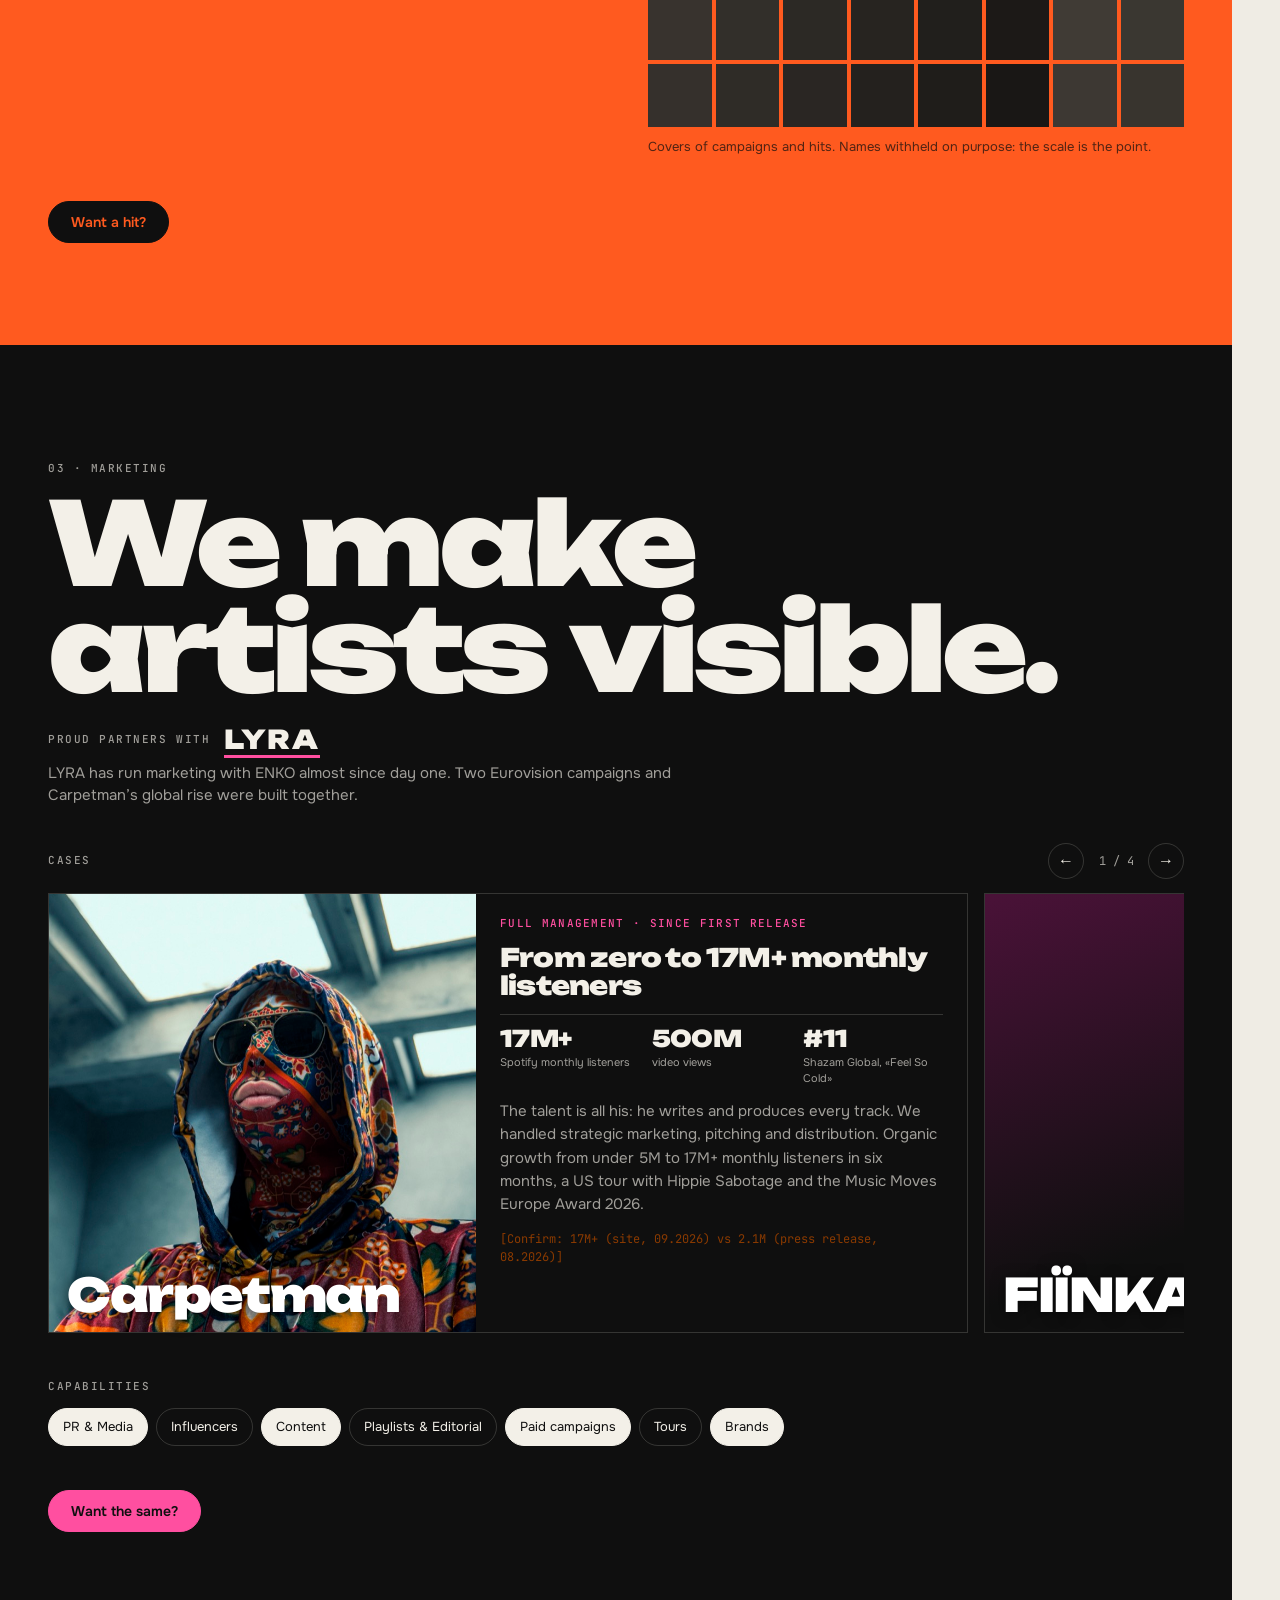
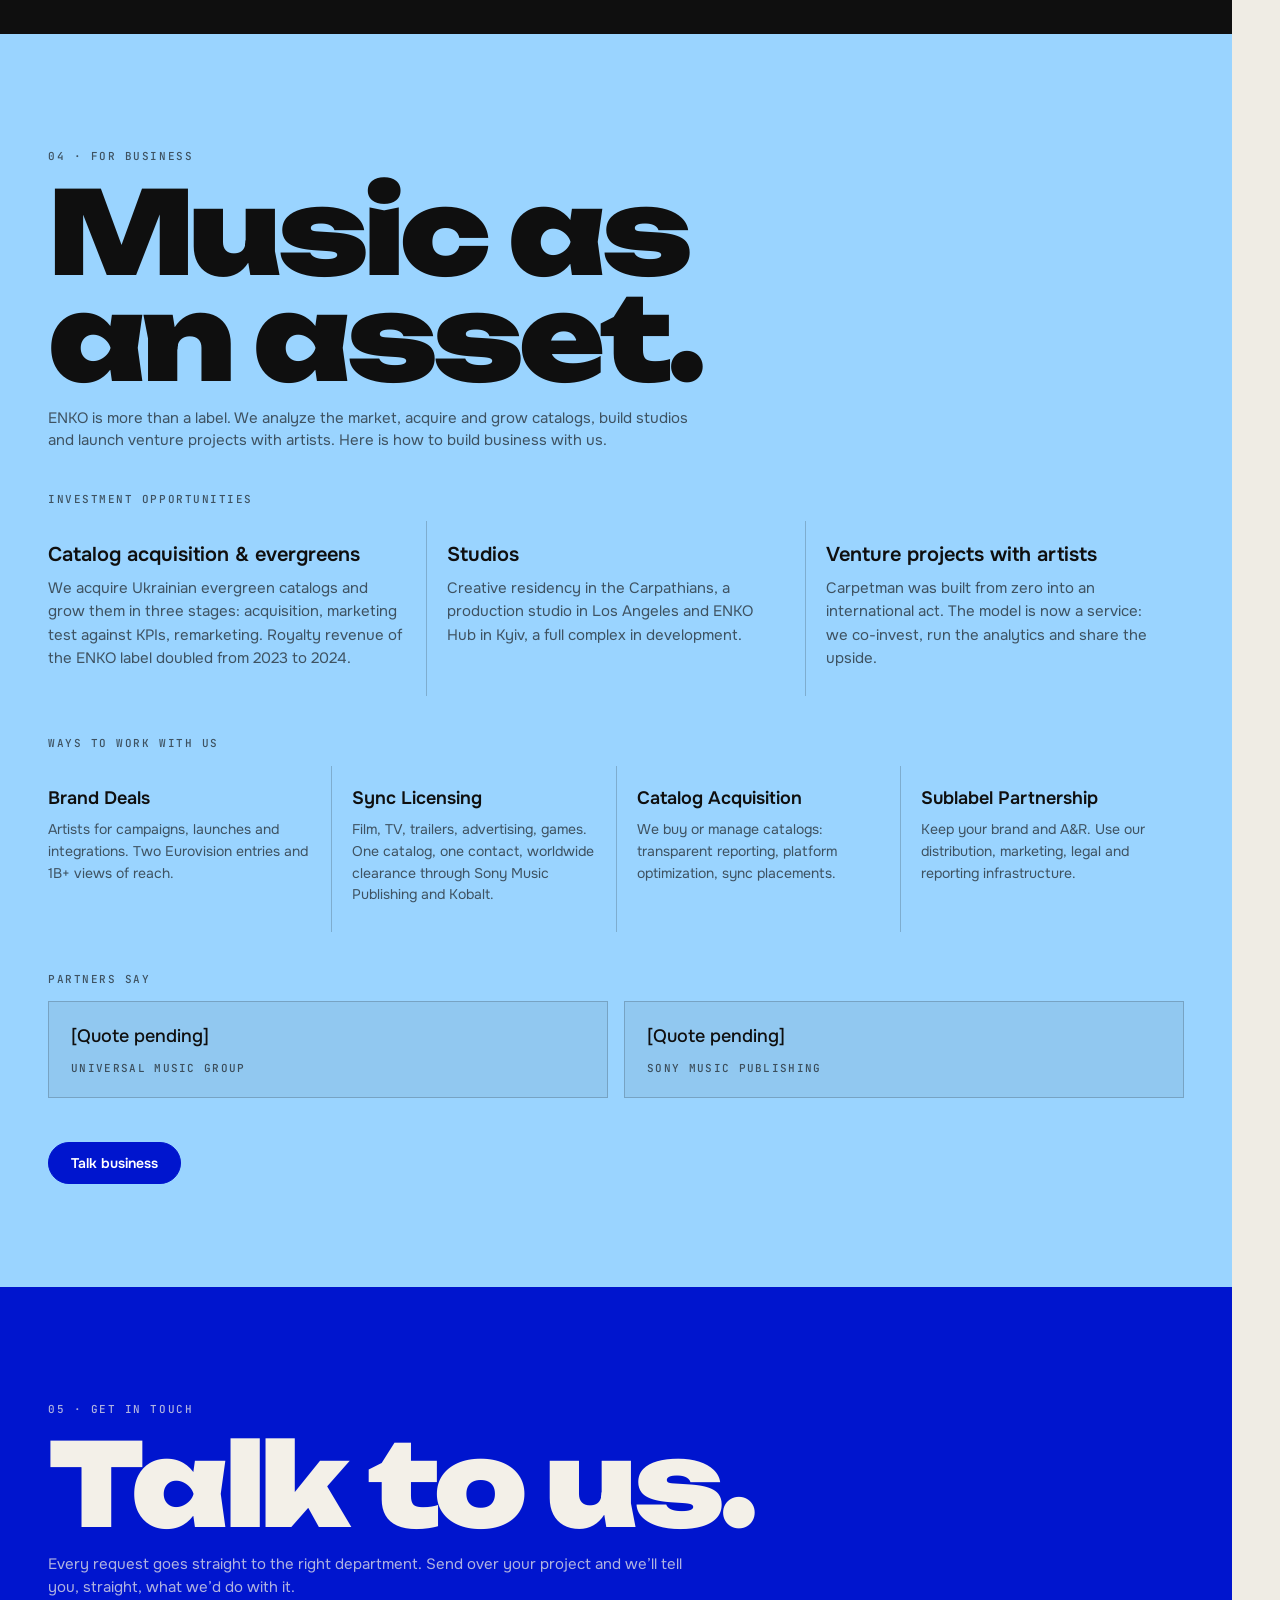
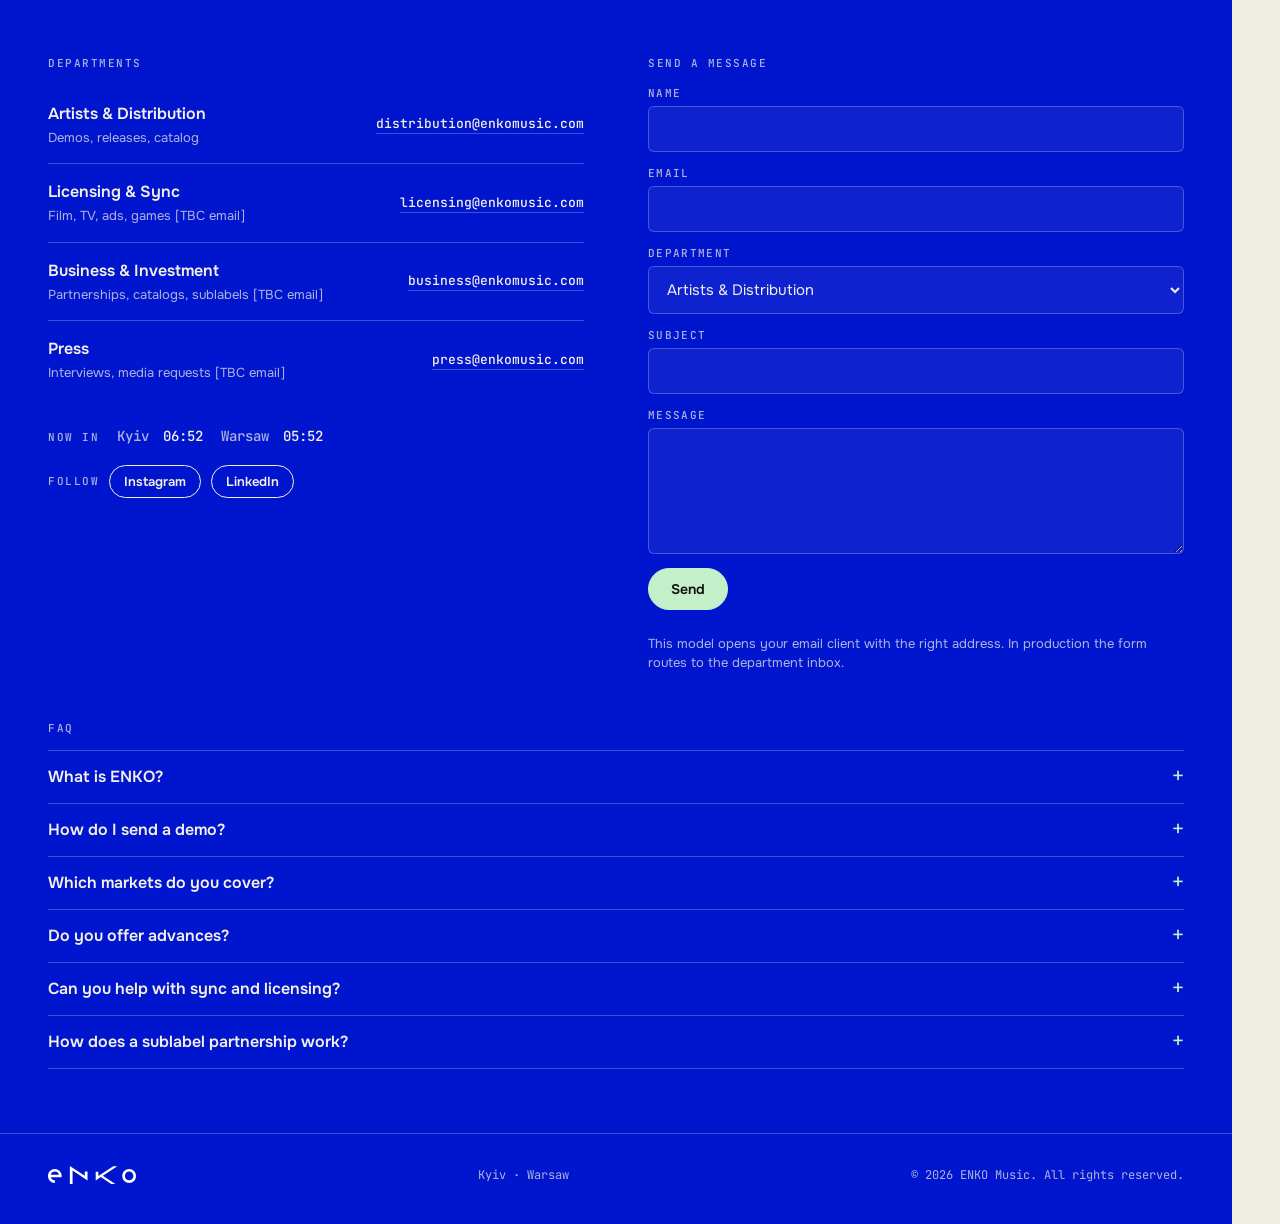
==== commit 21d9e8f2: "Colour worlds redesign: paper/orange/ink/sky/blue sections, tinted header and bottom nav, ticker, po" ====
--- a/index.html
+++ b/index.html
@@ -13,12 +13,12 @@
 <meta property="og:description" content="170 artists, 19.5B+ streams, Eurovision 2022 winners. Distribution, publishing, marketing.">
 <meta property="og:type" content="website">
 <meta property="og:image" content="https://enko-distribution.github.io/enko-website/assets/img/photos/eurovision-2022.jpg">
-<meta name="theme-color" content="#0a0a0a">
+<meta name="theme-color" content="#efece4">
 <link rel="icon" href="assets/img/logos/enko-black.svg" type="image/svg+xml">
 <link rel="preconnect" href="https://fonts.googleapis.com">
 <link rel="preconnect" href="https://fonts.gstatic.com" crossorigin="">
-<link rel="stylesheet" href="https://fonts.googleapis.com/css2?family=Unbounded:wght@500;800&amp;family=Inter:wght@400;500;600&amp;family=JetBrains+Mono:wght@400;500&amp;display=swap">
-<link rel="stylesheet" href="assets/styles.css">
+<link rel="stylesheet" href="https://fonts.googleapis.com/css2?family=Unbounded:wght@500;900&amp;family=Onest:wght@400;500;600&amp;family=JetBrains+Mono:wght@400;500&amp;display=swap">
+<link rel="stylesheet" href="assets/styles.css?v=20261023b">
 <script type="application/ld+json">
 {
   "@context": "https://schema.org",
@@ -64,6 +64,7 @@
 <body>
 
 <div class="wipe" aria-hidden="true"></div>
+<div class="orb" aria-hidden="true"></div>
 
 <header class="top" id="top">
   <a class="brand" href="#enko" data-go="enko" aria-label="ENKO">
@@ -88,7 +89,7 @@
 <main>
 
 <!-- ============ 01 ENKO ============ -->
-<section class="sec sec-enko" id="enko" data-theme="dark" aria-label="ENKO">
+<section class="sec sec-enko" id="enko" data-theme="paper" aria-label="ENKO">
   <div class="hero-track">
     <div class="hero-stage">
       <p class="cap mono" data-i18n="hero.caption">170 artists · one company · scroll to see them all</p>
@@ -135,6 +136,7 @@
     <p class="note tbc" data-i18n="artists.tbc">Placeholder tiles will be replaced with the real roster list and photos.</p>
   </div>
 
+  <div class="band" data-theme="ink">
   <div class="wrap block two">
     <div>
       <div class="sec-head"><span class="mono lbl">01.3 · <span data-i18n="team.label">Team</span></span><h2 class="pop" data-i18n="team.h2">People behind the numbers.</h2></div>
@@ -150,10 +152,12 @@
     <div class="sec-head"><span class="mono lbl">01.5 · <span data-i18n="news.label">In the news</span></span><h2 class="pop" data-i18n="news.h2">What the press says.</h2></div>
     <ul class="news lines" id="news"><li><a href="https://united24media.com/culture/one-step-closer-to-ukraines-first-grammy-ukrainian-music-producer-ivan-klymenko-joins-recording-academy-20798" target="_blank" rel="noopener"><span class="src">UNITED24 Media<small>2026-07</small></span><span class="ttl">“One step closer to Ukraine’s first Grammy”: producer Ivan Klymenko joins the Recording Academy</span><span class="read">Read ↗</span></a></li><li><a href="https://life.liga.net/en/culture/news/enko-founder-klymenko-becomes-a-member-of-the-academy-that-awards-the-grammy" target="_blank" rel="noopener"><span class="src">LIGA.net<small>2026-07</small></span><span class="ttl">ENKO co-founder Klymenko becomes a member of the Academy that awards the Grammy</span><span class="read">Read ↗</span></a></li><li><a href="https://united24media.com/latest-news/ukrainian-singer-carpetman-takes-home-the-2026-music-moves-europe-award-15082" target="_blank" rel="noopener"><span class="src">UNITED24 Media<small>2026-01</small></span><span class="ttl">Ukrainian singer Carpetman takes home the 2026 Music Moves Europe Award</span><span class="read">Read ↗</span></a></li><li><a href="https://euneighbourseast.eu/news/latest-news/carpetman-from-ukraine-among-winners-of-music-moves-europe-awards-2026/" target="_blank" rel="noopener"><span class="src">EU Neighbours East<small>2026-01</small></span><span class="ttl">Carpetman from Ukraine among winners of Music Moves Europe Awards 2026</span><span class="read">Read ↗</span></a></li><li><a href="https://rubryka.com/en/2025/10/18/ukrayinskyj-spivak-carpetman/" target="_blank" rel="noopener"><span class="src">Rubryka<small>2025-10</small></span><span class="ttl">Ukrainian artist Carpetman nominated for Music Moves Europe Awards 2026</span><span class="read">Read ↗</span></a></li></ul>
   </div>
+  </div>
 </section>
 
 <!-- ============ 02 PUBLISHING ============ -->
-<section class="sec sec-pub" id="publishing" data-theme="light" aria-label="Publishing">
+<section class="sec sec-pub" id="publishing" data-theme="orange" aria-label="Publishing">
+  <div class="ticker" aria-hidden="true"><div class="ticker-track" id="ticker"><span>Eurovision 2022 winners</span><span>19.5B+ streams</span><span>Music Moves Europe Award 2026</span><span>170 artists</span><span>Spotify EQUAL ×8</span><span>Offices in Kyiv and Warsaw</span><span>48 platinum &amp; gold hits</span><span>Recording Academy members</span><span>Eurovision 2022 winners</span><span>19.5B+ streams</span><span>Music Moves Europe Award 2026</span><span>170 artists</span><span>Spotify EQUAL ×8</span><span>Offices in Kyiv and Warsaw</span><span>48 platinum &amp; gold hits</span><span>Recording Academy members</span></div></div>
   <div class="wrap">
     <div class="sec-head big"><span class="mono lbl">02 · <span data-i18n="pub.label">Publishing</span></span><h2 class="pop display" data-i18n="pub.h2">We write hits.</h2></div>
     <p class="lead narrow" data-i18n="pub.lead">ENKO producers and songwriters have written tracks with billions of streams. We create music in three studios and manage rights worldwide with Sony Music Publishing and Kobalt. Sync and licensing live in For Business.</p>
@@ -180,7 +184,7 @@
 </section>
 
 <!-- ============ 03 MARKETING ============ -->
-<section class="sec sec-mkt" id="marketing" data-theme="dark" aria-label="Marketing">
+<section class="sec sec-mkt" id="marketing" data-theme="ink" aria-label="Marketing">
   <div class="wrap">
     <div class="sec-head big"><span class="mono lbl">03 · <span data-i18n="mkt.label">Marketing</span></span><h2 class="pop display" data-i18n="mkt.h2">We make artists visible.</h2></div>
     <div class="lyra">
@@ -199,7 +203,7 @@
 </section>
 
 <!-- ============ 04 FOR BUSINESS ============ -->
-<section class="sec sec-biz" id="business" data-theme="light" aria-label="For Business">
+<section class="sec sec-biz" id="business" data-theme="sky" aria-label="For Business">
   <div class="wrap">
     <div class="sec-head big"><span class="mono lbl">04 · <span data-i18n="biz.label">For Business</span></span><h2 class="pop display" data-i18n="biz.h2">Music as an asset.</h2></div>
     <p class="lead narrow" data-i18n="biz.lead">ENKO is more than a label. We analyze the market, acquire and grow catalogs, build studios and launch venture projects with artists. Here is how to build business with us.</p>
@@ -214,7 +218,7 @@
 </section>
 
 <!-- ============ 05 GET IN TOUCH ============ -->
-<section class="sec sec-contact" id="contact" data-theme="dark" aria-label="Get in Touch">
+<section class="sec sec-contact" id="contact" data-theme="blue" aria-label="Get in Touch">
   <div class="wrap">
     <div class="sec-head big"><span class="mono lbl">05 · <span data-i18n="contact.label">Get in Touch</span></span><h2 class="pop display" data-i18n="contact.h2">Talk to us.</h2></div>
     <p class="lead narrow" data-i18n="contact.lead">Every request goes straight to the right department. Send over your project and we’ll tell you, straight, what we’d do with it.</p>
@@ -276,9 +280,9 @@
   <a href="#contact" data-go="contact"><span>05</span><b data-i18n="nav.contact">Get in Touch</b></a>
 </nav>
 
-<script src="assets/data.js" defer=""></script>
-<script src="assets/i18n.js" defer=""></script>
-<script src="assets/main.js" defer=""></script>
+<script src="assets/data.js?v=20261023b" defer=""></script>
+<script src="assets/i18n.js?v=20261023b" defer=""></script>
+<script src="assets/main.js?v=20261023b" defer=""></script>
 
 
 </body></html>
--- a/assets/styles.css
+++ b/assets/styles.css
@@ -1,18 +1,23 @@
-/* ENKO website model · direction A «Mosaic» · no libraries */
+/* ENKO website model · direction A «Mosaic» · five colour worlds · no libraries */
 :root{
-  --black:#0a0a0a; --white:#f4f4f1; --blue:#0015ce; --mint:#c3f0c8;
-  --display:'Unbounded',Inter,system-ui,sans-serif;
-  --body:Inter,system-ui,-apple-system,sans-serif;
+  --paper:#efece4; --ink:#0f0f0f; --orange:#ff5a1f; --pink:#ff4fa0; --sky:#9ad4ff; --blue:#0015ce; --mint:#c3f0c8;
+  --display:'Unbounded',system-ui,sans-serif;
+  --body:Onest,Inter,system-ui,-apple-system,sans-serif;
   --mono:'JetBrains Mono',ui-monospace,SFMono-Regular,Menlo,monospace;
   --head:56px; --gutter:clamp(16px,4vw,48px);
-  --hb:var(--black); --hf:var(--white); --hl:rgba(244,244,241,.16); --haccent:#7b8cff;
-  color-scheme:dark;
+  --hb:var(--paper); --hf:var(--ink); --hl:rgba(15,15,15,.16); --haccent:var(--orange);
+  color-scheme:light;
 }
-html[data-theme="light"]{--hb:var(--white);--hf:var(--black);--hl:rgba(10,10,10,.14);--haccent:var(--blue);color-scheme:light}
+html[data-theme="paper"]{--hb:var(--paper);--hf:var(--ink);--hl:rgba(15,15,15,.16);--haccent:var(--orange);color-scheme:light}
+html[data-theme="orange"]{--hb:var(--orange);--hf:var(--ink);--hl:rgba(15,15,15,.26);--haccent:var(--ink);color-scheme:light}
+html[data-theme="ink"]{--hb:var(--ink);--hf:#f3f0e8;--hl:rgba(243,240,232,.18);--haccent:var(--pink);color-scheme:dark}
+html[data-theme="sky"]{--hb:var(--sky);--hf:var(--ink);--hl:rgba(15,15,15,.2);--haccent:var(--blue);color-scheme:light}
+html[data-theme="blue"]{--hb:var(--blue);--hf:#f3f0e8;--hl:rgba(243,240,232,.26);--haccent:var(--mint);color-scheme:dark}
+
 *{box-sizing:border-box}
 .hero-bottom>*,.two>*,.cols3>div,.formats>div,.case>*{min-width:0}
 html{scroll-behavior:auto;-webkit-text-size-adjust:100%}
-body{margin:0;background:var(--black);color:var(--white);font:400 16px/1.5 var(--body);overflow-x:hidden}
+body{margin:0;background:var(--paper);color:var(--ink);font:400 16px/1.5 var(--body);overflow-x:hidden}
 img{max-width:100%;display:block}
 a{color:inherit}
 :focus-visible{outline:2px solid var(--accent,var(--haccent));outline-offset:2px}
@@ -20,41 +25,49 @@
 .lbl{font:500 11px/1.4 var(--mono);letter-spacing:.14em;text-transform:uppercase;color:var(--fg2);margin:0}
 h3.lbl{margin:40px 0 14px}
 .note{font-size:13px;color:var(--fg2);margin:10px 0 0;max-width:70ch}
-.tbc{font:400 12px/1.5 var(--mono);color:#e0a54a}
-.mint{color:var(--mint)}
-
-/* ===== sections & themes ===== */
-.sec{background:var(--bg);color:var(--fg);scroll-margin-top:var(--head);position:relative}
-.sec[data-theme="dark"]{--bg:var(--black);--fg:var(--white);--fg2:rgba(244,244,241,.64);--line:rgba(244,244,241,.16);--tile:#1a1a1a;--accent:#7b8cff;--marker:var(--mint)}
-.sec[data-theme="light"]{--bg:var(--white);--fg:var(--black);--fg2:rgba(10,10,10,.62);--line:rgba(10,10,10,.14);--tile:#dcdcd6;--accent:var(--blue);--marker:var(--blue)}
+.tbc{font:400 12px/1.5 var(--mono);color:#ffb347}
+[data-theme="paper"] .tbc,[data-theme="orange"] .tbc,[data-theme="sky"] .tbc{color:#8a3a00}
+.mint{color:var(--accent)}
+
+/* ===== colour worlds ===== */
+.sec,.band{background:var(--bg);color:var(--fg)}
+.sec{scroll-margin-top:var(--head);position:relative}
+[data-theme="paper"]{--bg:var(--paper);--fg:var(--ink);--fg2:rgba(15,15,15,.64);--line:rgba(15,15,15,.16);--tile:#1c1b19;--accent:var(--orange);--marker:var(--orange);--cta:var(--orange);--cta-fg:var(--ink)}
+[data-theme="orange"]{--bg:var(--orange);--fg:var(--ink);--fg2:rgba(15,15,15,.72);--line:rgba(15,15,15,.24);--tile:#1c1b19;--accent:var(--ink);--marker:var(--ink);--cta:var(--ink);--cta-fg:var(--orange)}
+[data-theme="ink"]{--bg:var(--ink);--fg:#f3f0e8;--fg2:rgba(243,240,232,.64);--line:rgba(243,240,232,.17);--tile:#26241f;--accent:var(--pink);--marker:var(--pink);--cta:var(--pink);--cta-fg:var(--ink)}
+[data-theme="sky"]{--bg:var(--sky);--fg:var(--ink);--fg2:rgba(15,15,15,.66);--line:rgba(15,15,15,.2);--tile:#1c1b19;--accent:var(--blue);--marker:var(--blue);--cta:var(--blue);--cta-fg:#fff}
+[data-theme="blue"]{--bg:var(--blue);--fg:#f3f0e8;--fg2:rgba(243,240,232,.72);--line:rgba(243,240,232,.26);--tile:#0a0e5c;--accent:var(--mint);--marker:var(--mint);--cta:var(--mint);--cta-fg:var(--ink)}
 .wrap{max-width:1320px;margin:0 auto;padding-inline:var(--gutter)}
 .block{padding-block:clamp(56px,8vw,112px);border-top:1px solid var(--line)}
 @media (min-width:1200px){main{padding-right:48px}.top{padding-left:max(var(--gutter),calc((100% - 1368px)/2 + var(--gutter)));padding-right:calc(48px + max(var(--gutter),calc((100% - 1368px)/2 + var(--gutter))))}}
 
 /* ===== header ===== */
-.top{position:fixed;top:0;left:0;right:0;height:var(--head);z-index:60;display:grid;grid-template-columns:auto 1fr auto;align-items:center;gap:16px;padding-top:env(safe-area-inset-top,0px);padding-inline:max(var(--gutter),calc((100% - 1320px)/2 + var(--gutter)));background:color-mix(in srgb,var(--hb) 78%,transparent);backdrop-filter:blur(12px);-webkit-backdrop-filter:blur(12px);border-bottom:1px solid var(--hl);color:var(--hf);transition:background .5s,color .5s,border-color .5s}
+.top{position:fixed;top:0;left:0;right:0;height:var(--head);z-index:60;display:grid;grid-template-columns:auto 1fr auto;align-items:center;gap:16px;padding-top:env(safe-area-inset-top,0px);padding-inline:max(var(--gutter),calc((100% - 1320px)/2 + var(--gutter)));background:color-mix(in srgb,var(--hb) 84%,transparent);backdrop-filter:blur(12px);-webkit-backdrop-filter:blur(12px);border-bottom:1px solid var(--hl);color:var(--hf);transition:background .5s,color .5s,border-color .5s}
 .brand{display:inline-flex;align-items:center}
 .brand img{height:20px;width:auto}
-.logo-b{display:none}
-html[data-theme="light"] .logo-w{display:none}
-html[data-theme="light"] .logo-b{display:block}
+.logo-w{display:none}
+html[data-theme="ink"] .logo-w,html[data-theme="blue"] .logo-w{display:block}
+html[data-theme="ink"] .logo-b,html[data-theme="blue"] .logo-b{display:none}
 .nav{grid-column:2;display:flex;justify-content:center;gap:clamp(14px,2.2vw,32px)}
-.nav a{display:inline-flex;gap:8px;align-items:baseline;text-decoration:none;font:500 12px/1 var(--mono);letter-spacing:.08em;text-transform:uppercase;color:color-mix(in srgb,var(--hf) 62%,transparent);padding:8px 0;border-bottom:2px solid transparent;transition:color .2s,border-color .2s}
+.nav a{display:inline-flex;gap:8px;align-items:center;text-decoration:none;font:500 12px/1 var(--mono);letter-spacing:.08em;text-transform:uppercase;color:color-mix(in srgb,var(--hf) 66%,transparent);padding:8px 0;border-bottom:2px solid transparent;transition:color .2s,border-color .2s}
+.nav a::before{content:"";width:8px;height:8px;border-radius:50%;background:var(--dot);box-shadow:0 0 0 1px var(--hl);flex:0 0 auto}
 .nav a span{font-size:10px;opacity:.7}
 .nav a:hover{color:var(--hf)}
 .nav a.on{color:var(--hf);border-color:var(--haccent)}
 .nav a.on span{color:var(--haccent);opacity:1}
+[data-go="enko"]{--dot:var(--paper)}[data-go="publishing"]{--dot:var(--orange)}[data-go="marketing"]{--dot:var(--ink)}[data-go="business"]{--dot:var(--sky)}[data-go="contact"]{--dot:var(--blue)}
 .lang{grid-column:3;justify-self:end;display:inline-flex;border:1px solid var(--hl);border-radius:999px;padding:2px}
-.lang button{appearance:none;background:transparent;border:0;color:color-mix(in srgb,var(--hf) 62%,transparent);font:500 11px/1 var(--mono);letter-spacing:.08em;padding:7px 10px;border-radius:999px;cursor:pointer}
+.lang button{appearance:none;background:transparent;border:0;color:color-mix(in srgb,var(--hf) 66%,transparent);font:500 11px/1 var(--mono);letter-spacing:.08em;padding:7px 10px;border-radius:999px;cursor:pointer}
 .lang button.on{background:var(--hf);color:var(--hb)}
 @media (max-width:900px){.nav{display:none}}
 
 /* ===== mobile bottom nav ===== */
-.nav-m{position:fixed;left:0;right:0;bottom:0;display:none;gap:6px;overflow-x:auto;scrollbar-width:none;padding:8px 12px calc(8px + env(safe-area-inset-bottom,0px));background:rgba(10,10,10,.86);backdrop-filter:blur(12px);-webkit-backdrop-filter:blur(12px);border-top:1px solid rgba(255,255,255,.14);z-index:60}
+.nav-m{position:fixed;left:0;right:0;bottom:0;display:none;gap:6px;overflow-x:auto;scrollbar-width:none;padding:8px 12px calc(8px + env(safe-area-inset-bottom,0px));background:color-mix(in srgb,var(--hb) 90%,transparent);backdrop-filter:blur(12px);-webkit-backdrop-filter:blur(12px);border-top:1px solid var(--hl);z-index:60;transition:background .5s}
 .nav-m::-webkit-scrollbar{display:none}
-.nav-m a{flex:0 0 auto;display:inline-flex;gap:5px;align-items:center;padding:7px 10px;border-radius:999px;border:1px solid rgba(255,255,255,.16);color:#d6d6d2;text-decoration:none;font:500 11px/1 var(--mono);letter-spacing:.02em}
+.nav-m a{flex:0 0 auto;display:inline-flex;gap:6px;align-items:center;padding:7px 10px;border-radius:999px;border:1px solid var(--hl);color:var(--hf);text-decoration:none;font:500 11px/1 var(--mono);letter-spacing:.02em}
+.nav-m a::before{content:"";width:7px;height:7px;border-radius:50%;background:var(--dot);box-shadow:0 0 0 1px var(--hl)}
 .nav-m a span{opacity:.6;font-size:10px}
-.nav-m a.on{background:var(--blue);border-color:var(--blue);color:#fff}
+.nav-m a.on{background:var(--hf);border-color:var(--hf);color:var(--hb)}
 .nav-m a.on span{opacity:1}
 @media (max-width:900px){.nav-m{display:flex} body{padding-bottom:58px}}
 
@@ -62,42 +75,48 @@
 .rail{position:fixed;right:0;top:var(--head);bottom:0;width:48px;z-index:55;display:none;flex-direction:column;align-items:center;gap:18px;padding-top:26px;border-left:1px solid var(--hl);background:var(--hb);color:var(--hf);transition:background .5s,color .5s}
 @media (min-width:1200px){.rail{display:flex}}
 .rail-item{position:relative}
-.rail-btn{appearance:none;background:transparent;border:0;color:inherit;width:28px;height:28px;padding:0;cursor:pointer;display:grid;place-items:center;opacity:.75;animation:breathe 5s ease-in-out infinite;animation-delay:var(--d,0s)}
+.rail-btn{appearance:none;background:transparent;border:0;color:inherit;width:28px;height:28px;padding:0;cursor:pointer;display:grid;place-items:center;opacity:.8;animation:breathe 5s ease-in-out infinite;animation-delay:var(--d,0s)}
 .rail-btn svg{width:22px;height:22px;fill:none;stroke:currentColor;stroke-width:1.5;stroke-linecap:round;stroke-linejoin:round}
-.rail-item:hover .rail-btn,.rail-item:focus-within .rail-btn{opacity:1;animation-play-state:paused}
+.rail-item:hover .rail-btn,.rail-item:focus-within .rail-btn{opacity:1;animation-play-state:paused;color:var(--haccent)}
 @keyframes breathe{0%,100%{transform:translateY(0) rotate(0)}50%{transform:translateY(-2px) rotate(-3deg)}}
-.rail-card{position:absolute;right:52px;top:50%;transform:translate(8px,-50%);width:280px;background:var(--hb);color:var(--hf);border:1px solid var(--hl);padding:14px 16px;display:grid;gap:4px;opacity:0;pointer-events:none;transition:opacity .2s,transform .2s;box-shadow:0 12px 40px rgba(0,0,0,.35)}
+.rail-card{position:absolute;right:52px;top:50%;transform:translate(8px,-50%);width:280px;background:var(--hb);color:var(--hf);border:1px solid var(--hl);padding:14px 16px;display:grid;gap:4px;opacity:0;pointer-events:none;transition:opacity .2s,transform .2s;box-shadow:0 12px 40px rgba(0,0,0,.25)}
 .rail-card .yr{font:500 11px var(--mono);letter-spacing:.12em;color:var(--haccent)}
 .rail-card b{font:600 14px/1.3 var(--body)}
-.rail-card small{font-size:12px;color:color-mix(in srgb,var(--hf) 65%,transparent);line-height:1.45}
+.rail-card small{font-size:12px;color:color-mix(in srgb,var(--hf) 68%,transparent);line-height:1.45}
 .rail-item:hover .rail-card,.rail-item:focus-within .rail-card{opacity:1;transform:translate(0,-50%);pointer-events:auto}
-.rail .rail-lbl{margin-top:auto;margin-bottom:22px;writing-mode:vertical-rl;font:500 10px var(--mono);letter-spacing:.16em;text-transform:uppercase;opacity:.5}
-
-/* ===== pixel wipe ===== */
+.rail .rail-lbl{margin-top:auto;margin-bottom:22px;writing-mode:vertical-rl;font:500 10px var(--mono);letter-spacing:.16em;text-transform:uppercase;opacity:.55}
+
+/* ===== pixel wipe (colour of the target section) ===== */
 .wipe{position:fixed;inset:0;z-index:80;display:grid;grid-template-columns:repeat(6,1fr);grid-template-rows:repeat(4,1fr);pointer-events:none}
-.wipe span{background:var(--blue);opacity:0;transition:opacity .22s ease-out}
+.wipe span{background:var(--wipe,var(--orange));opacity:0;transition:opacity .22s ease-out}
 .wipe.on span{opacity:1}
 .wipe.out span{opacity:0}
+
+/* ===== pointer orb (desktop only) ===== */
+.orb{position:fixed;left:0;top:0;width:22px;height:22px;border-radius:50%;background:#ff5a1f;mix-blend-mode:difference;pointer-events:none;z-index:70;transform:translate3d(-100px,-100px,0);transition:width .2s,height .2s;display:none}
+@media (hover:hover) and (pointer:fine){.orb{display:block}}
+body.orb-big .orb{width:44px;height:44px}
 
 /* ===== hero ===== */
 .hero-track{height:200vh}
 .hero-stage{position:sticky;top:0;height:100svh;display:grid;grid-template-rows:auto 1fr auto;gap:10px;padding-block:calc(var(--head) + 14px) 26px;padding-inline:max(var(--gutter),calc((100% - 1320px)/2 + var(--gutter)))}
 .cap{color:var(--fg2);font-size:11px;letter-spacing:.14em;text-transform:uppercase;margin:0}
 .mosaic-box{position:relative;min-height:90px}
-.tile{position:absolute;left:0;top:0;transform-origin:0 0;background:var(--tile) center/cover no-repeat;border:1px solid var(--black);will-change:transform}
+.tile{position:absolute;left:0;top:0;transform-origin:0 0;background:var(--tile) center/cover no-repeat;border:1px solid var(--bg);will-change:transform}
 .tile.ph{background-image:none}
 .hero-bottom{display:grid;grid-template-columns:minmax(0,1.15fr) minmax(0,1fr);gap:clamp(20px,4vw,64px);align-items:end}
-@media (max-width:900px){.hero-bottom{grid-template-columns:1fr;gap:18px}}
-h1{margin:0 0 14px;font:800 clamp(24px,3.4vw,52px)/1.02 var(--display);letter-spacing:-.02em;text-wrap:balance}
+@media (max-width:900px){.hero-bottom{grid-template-columns:1fr;gap:18px}.hero-stage{padding-bottom:calc(84px + env(safe-area-inset-bottom,0px))}}
+h1{margin:0 0 14px;font:900 clamp(24px,3.5vw,54px)/1 var(--display);letter-spacing:-.03em;text-wrap:balance}
 .lead{font-size:clamp(15px,1.1vw,18px);line-height:1.5;color:var(--fg2);max-width:64ch;margin:0 0 18px}
 .narrow{max-width:66ch}
 .sec-head.big + .lead{margin-top:-8px}
 .cta-row{display:flex;gap:10px;flex-wrap:wrap}
-.btn{display:inline-flex;align-items:center;gap:8px;padding:12px 20px;border-radius:999px;font:500 14px/1 var(--body);text-decoration:none;border:1px solid transparent;cursor:pointer;transition:transform .2s,background .2s,border-color .2s;background:transparent;color:inherit}
-.btn-blue{background:var(--blue);color:#fff;border-color:var(--blue)}
-.btn-line{border-color:var(--line);color:var(--fg)}
-.btn-line:hover{border-color:var(--fg)}
-.btn.sm{padding:8px 14px;font-size:13px}
+.btn{display:inline-flex;align-items:center;gap:8px;padding:13px 22px;border-radius:999px;font:600 14px/1 var(--body);text-decoration:none;border:1px solid transparent;cursor:pointer;transition:transform .2s,background .2s,border-color .2s,color .2s;background:transparent;color:inherit}
+.btn-blue{background:var(--cta);color:var(--cta-fg);border-color:var(--cta)}
+.btn-blue:hover{background:var(--fg);color:var(--bg);border-color:var(--fg)}
+.btn-line{border-color:var(--fg);color:var(--fg)}
+.btn-line:hover{background:var(--fg);color:var(--bg)}
+.btn.sm{padding:9px 14px;font-size:13px}
 .btn:hover{transform:translateY(-1px)}
 
 /* counters */
@@ -105,9 +124,9 @@
 .counters.row4{grid-template-columns:repeat(4,minmax(0,1fr));gap:24px 32px;margin:36px 0 48px;max-width:1040px}
 @media (max-width:720px){.counters.row4{grid-template-columns:repeat(2,minmax(0,1fr));gap:20px 20px}}
 .counter{position:relative;display:grid;gap:14px;align-content:start}
-.counter b{font:800 clamp(26px,3vw,44px)/1 var(--display);letter-spacing:-.02em;white-space:nowrap;font-variant-numeric:tabular-nums}
+.counter b{font:900 clamp(26px,3.2vw,46px)/1 var(--display);letter-spacing:-.03em;white-space:nowrap;font-variant-numeric:tabular-nums}
 .counter span{font:500 11px/1.4 var(--mono);letter-spacing:.1em;text-transform:uppercase;color:var(--fg2)}
-.marker{position:absolute;left:-6px;top:calc(clamp(26px,3vw,44px) + 1px);width:min(100%,170px);height:10px;pointer-events:none}
+.marker{position:absolute;left:-6px;top:calc(clamp(26px,3.2vw,46px) + 1px);width:min(100%,170px);height:10px;pointer-events:none}
 .marker path{fill:none;stroke:var(--marker);stroke-width:4;stroke-linecap:round;stroke-dasharray:420;stroke-dashoffset:420}
 .marker.draw path{transition:stroke-dashoffset .9s ease-out .35s;stroke-dashoffset:0}
 
@@ -117,19 +136,27 @@
 
 /* ===== section heads ===== */
 .sec-head{display:grid;gap:14px;margin-bottom:30px}
-.sec-head h2{margin:0;font:800 clamp(26px,3.3vw,48px)/1.05 var(--display);letter-spacing:-.02em;max-width:22ch;text-wrap:balance}
+.sec-head h2{margin:0;font:900 clamp(26px,3.4vw,50px)/1 var(--display);letter-spacing:-.03em;max-width:22ch;text-wrap:balance}
 .sec-head.big{padding-top:clamp(64px,9vw,128px);margin-bottom:24px}
-.sec-head.big .display{font-size:clamp(38px,7.6vw,128px);line-height:.95;max-width:none}
+.sec-head.big .display{font-size:clamp(42px,9vw,150px);line-height:.92;letter-spacing:-.04em;max-width:none}
+
+/* ===== ticker ===== */
+.ticker{overflow:hidden;border-bottom:1px solid var(--line);padding:14px 0;white-space:nowrap}
+.ticker-track{display:inline-flex;gap:0;width:max-content;animation:tick 48s linear infinite;font:900 clamp(18px,2.6vw,34px)/1 var(--display);letter-spacing:-.02em;text-transform:uppercase}
+.ticker-track span{padding-right:40px}
+.ticker-track span::after{content:"\2605";margin-left:40px;color:var(--accent)}
+.ticker:hover .ticker-track{animation-play-state:paused}
+@keyframes tick{to{transform:translateX(-50%)}}
 
 /* ===== partners ===== */
 .partners-row{display:flex;align-items:center;gap:28px;flex-wrap:wrap;padding-block:22px;border-top:1px solid var(--line)}
 .partners{list-style:none;margin:0;padding:0;display:flex;gap:clamp(20px,3vw,40px);flex-wrap:wrap;align-items:center}
-.partners li{display:inline-flex;align-items:center;gap:8px;opacity:.9}
-.partners img{height:20px;width:auto;filter:brightness(0) invert(1)}
-.sec[data-theme="light"] .partners img{filter:brightness(0)}
-.partners img.opaque{filter:invert(1);mix-blend-mode:screen}
-.sec[data-theme="light"] .partners img.opaque{filter:none;mix-blend-mode:multiply}
-.partners .txt{font:800 17px var(--display);letter-spacing:.04em;text-decoration:none}
+.partners li{display:inline-flex;align-items:center;gap:8px;opacity:.92}
+.partners img{height:20px;width:auto;filter:brightness(0)}
+[data-theme="ink"] .partners img,[data-theme="blue"] .partners img{filter:brightness(0) invert(1)}
+.partners img.opaque{filter:none;mix-blend-mode:multiply}
+[data-theme="ink"] .partners img.opaque,[data-theme="blue"] .partners img.opaque{filter:invert(1);mix-blend-mode:screen}
+.partners .txt{font:900 17px var(--display);letter-spacing:.04em;text-decoration:none}
 .partners small{font:500 10px var(--mono);letter-spacing:.1em;text-transform:uppercase;color:var(--fg2)}
 
 /* ===== hairline grids ===== */
@@ -152,8 +179,8 @@
 @media (max-width:1000px){.mosaic-grid{grid-template-columns:repeat(17,1fr)}}
 @media (max-width:720px){.mosaic-grid{grid-template-columns:repeat(10,1fr)}}
 .mt{position:relative;aspect-ratio:1;background:var(--tile) center/cover no-repeat;transition:transform .25s;outline:0}
-.mt:hover,.mt:focus-visible{transform:scale(1.7);z-index:5;box-shadow:0 8px 24px rgba(0,0,0,.45)}
-.mt::after{content:attr(data-name);position:absolute;left:50%;top:100%;transform:translate(-50%,4px);white-space:nowrap;font:500 8px/1 var(--mono);letter-spacing:.06em;background:var(--fg);color:var(--bg);padding:3px 5px;opacity:0;pointer-events:none;transition:opacity .2s}
+.mt:hover,.mt:focus-visible{transform:scale(1.7);z-index:5;box-shadow:0 8px 24px rgba(0,0,0,.35)}
+.mt::after{content:attr(data-name);position:absolute;left:50%;top:100%;transform:translate(-50%,4px);white-space:nowrap;font:500 8px/1 var(--mono);letter-spacing:.06em;background:var(--accent);color:var(--ink);padding:3px 5px;opacity:0;pointer-events:none;transition:opacity .2s}
 .mt:hover::after,.mt:focus-visible::after{opacity:1}
 .mt:nth-child(34n+1)::after,.mt:nth-child(34n+2)::after{left:0;transform:translate(0,4px)}
 .mt:nth-child(34n)::after,.mt:nth-child(34n-1)::after{left:auto;right:0;transform:translate(0,4px)}
@@ -174,7 +201,7 @@
 .team small{display:block;color:var(--fg2);font-size:13px;margin-top:2px}
 .team p{margin:0;color:var(--fg2);font-size:14px;line-height:1.5}
 .awards li{display:grid;grid-template-columns:26px 74px 1fr;gap:14px;align-items:start}
-.awards svg{width:22px;height:22px;fill:none;stroke:currentColor;stroke-width:1.5;stroke-linecap:round;stroke-linejoin:round;margin-top:2px}
+.awards svg{width:22px;height:22px;fill:none;stroke:var(--accent);stroke-width:1.5;stroke-linecap:round;stroke-linejoin:round;margin-top:2px}
 .awards .yr{font:500 12px var(--mono);color:var(--fg2);padding-top:3px}
 .awards b{display:block;font-weight:600;line-height:1.3}
 .awards small{display:block;color:var(--fg2);font-size:13px;margin-top:2px;line-height:1.45}
@@ -189,13 +216,13 @@
 .studios b{font-weight:600}
 .studios span{color:var(--fg2);font-size:14px}
 .studios .st{font:500 10px var(--mono);letter-spacing:.12em;text-transform:uppercase;padding:5px 9px;border:1px solid var(--line);border-radius:999px;color:var(--fg2)}
-.studios .st.dev{color:var(--accent);border-color:currentColor}
+.studios .st.dev{color:var(--fg);border-color:var(--fg)}
 
 /* ===== covers ===== */
 .covers{display:grid;grid-template-columns:repeat(8,1fr);gap:4px}
 @media (max-width:720px){.covers{grid-template-columns:repeat(4,1fr)}}
 .cv{position:relative;aspect-ratio:1;background:var(--tile) center/cover no-repeat;overflow:hidden}
-.cv::after{content:attr(data-badge);position:absolute;left:0;right:0;bottom:0;padding:6px 2px;font:500 8px/1 var(--mono);letter-spacing:.08em;text-transform:uppercase;text-align:center;background:rgba(10,10,10,.85);color:#e7e7e7;transform:translateY(100%);transition:transform .25s}
+.cv::after{content:attr(data-badge);position:absolute;left:0;right:0;bottom:0;padding:6px 2px;font:500 8px/1 var(--mono);letter-spacing:.08em;text-transform:uppercase;text-align:center;background:rgba(15,15,15,.88);color:#f3f0e8;transform:translateY(100%);transition:transform .25s}
 .cv.gold::after{color:#f0d27a}
 .cv:hover::after,.cv:focus-visible::after{transform:none}
 .cta-block{padding:44px 0 clamp(56px,8vw,112px)}
@@ -203,29 +230,30 @@
 /* ===== marketing ===== */
 .lyra{margin:4px 0 8px}
 .lyra p{margin:0 0 10px}
-.lyra-logo{font:800 26px/1 var(--display);color:var(--fg);text-decoration:none;letter-spacing:.06em;margin-left:10px;vertical-align:middle;border-bottom:2px solid var(--marker)}
+.lyra-logo{font:900 26px/1 var(--display);color:var(--fg);text-decoration:none;letter-spacing:.06em;margin-left:10px;vertical-align:middle;border-bottom:3px solid var(--marker)}
 .deck-head{display:flex;justify-content:space-between;align-items:center;margin:36px 0 14px}
 .deck-head h3{margin:0}
 .deck-ctrl{display:flex;align-items:center;gap:10px}
 .deck-ctrl .mono{font-size:12px;color:var(--fg2);min-width:44px;text-align:center}
 .ctrl{width:36px;height:36px;border-radius:50%;border:1px solid var(--line);background:transparent;color:var(--fg);cursor:pointer;font-size:16px;line-height:1}
-.ctrl:hover{border-color:var(--fg)}
+.ctrl:hover{border-color:var(--accent);background:var(--accent);color:var(--ink)}
 .deck{display:grid;grid-auto-flow:column;grid-auto-columns:min(100%,920px);gap:16px;overflow-x:auto;scroll-snap-type:x mandatory;scrollbar-width:none;padding-bottom:6px}
 .deck::-webkit-scrollbar{display:none}
 .case{scroll-snap-align:start;display:grid;grid-template-columns:1fr 1.15fr;border:1px solid var(--line);min-height:440px}
 .case .pic{position:relative;min-height:260px;background:var(--tile) center/cover no-repeat}
-.case .pic.grad{background:linear-gradient(160deg,#1b2350 0%,#0a0a0a 70%)}
-.case .pic b{position:absolute;left:18px;bottom:14px;font:800 clamp(26px,3.6vw,54px)/1 var(--display);color:#fff;letter-spacing:-.02em;text-shadow:0 2px 14px rgba(0,0,0,.55)}
+.case .pic.grad{background:linear-gradient(160deg,#4a1238 0%,#0f0f0f 70%)}
+.case .pic b{position:absolute;left:18px;bottom:14px;font:900 clamp(26px,3.6vw,54px)/1 var(--display);color:#fff;letter-spacing:-.03em;text-shadow:0 2px 14px rgba(0,0,0,.55)}
 .case .body{padding:22px 24px 24px;display:grid;gap:14px;align-content:start}
-.case .tag{font:500 11px var(--mono);letter-spacing:.12em;text-transform:uppercase;color:var(--fg2)}
-.case h4{margin:0;font:800 clamp(20px,2vw,30px)/1.12 var(--display);letter-spacing:-.02em}
+.case .tag{font:500 11px var(--mono);letter-spacing:.12em;text-transform:uppercase;color:var(--accent)}
+.case h4{margin:0;font:900 clamp(20px,2vw,30px)/1.1 var(--display);letter-spacing:-.03em}
 .case .stats{display:grid;grid-template-columns:repeat(3,1fr);gap:12px;border-top:1px solid var(--line);padding-top:12px}
-.case .stats b{display:block;font:800 clamp(18px,1.8vw,24px)/1 var(--display);letter-spacing:-.02em}
+.case .stats b{display:block;font:900 clamp(18px,1.8vw,24px)/1 var(--display);letter-spacing:-.03em}
 .case .stats small{display:block;font-size:11px;color:var(--fg2);margin-top:5px;line-height:1.4}
 .case p{margin:0;color:var(--fg2);font-size:15px;line-height:1.55}
 @media (max-width:800px){.case{grid-template-columns:1fr}.case .pic{min-height:220px}}
 .pills{list-style:none;padding:0;margin:0;display:flex;flex-wrap:wrap;gap:8px}
 .pills li{padding:8px 14px;border:1px solid var(--line);border-radius:999px;font-size:13px}
+.pills li:nth-child(odd){background:var(--fg);color:var(--bg);border-color:var(--fg)}
 
 /* ===== business ===== */
 .formats{display:grid;grid-template-columns:repeat(4,1fr);gap:1px;background:var(--line)}
@@ -237,7 +265,7 @@
 @media (max-width:520px){.formats{grid-template-columns:1fr}.formats>div{padding-left:0}}
 .quotes{display:grid;grid-template-columns:1fr 1fr;gap:16px}
 @media (max-width:720px){.quotes{grid-template-columns:1fr}}
-.quote{margin:0;border:1px solid var(--line);padding:22px;display:grid;gap:12px}
+.quote{margin:0;border:1px solid var(--line);padding:22px;display:grid;gap:12px;background:color-mix(in srgb,var(--fg) 6%,transparent)}
 .quote p{margin:0;font:500 18px/1.4 var(--body)}
 .quote small{font:500 11px var(--mono);letter-spacing:.12em;text-transform:uppercase;color:var(--fg2)}
 
@@ -246,7 +274,7 @@
 .depts b{display:block;font-weight:600}
 .depts small{display:block;color:var(--fg2);font-size:13px;margin-top:2px}
 .depts a{font:500 13px var(--mono);color:var(--fg);text-decoration:none;border-bottom:1px solid var(--line);padding-bottom:1px}
-.depts a:hover{border-color:var(--fg)}
+.depts a:hover{border-color:var(--accent);color:var(--accent)}
 @media (max-width:520px){.depts li{grid-template-columns:1fr}}
 .clocks{display:flex;gap:18px;align-items:baseline;margin-top:28px;flex-wrap:wrap}
 .clock{font:500 14px var(--mono);font-variant-numeric:tabular-nums}
@@ -254,7 +282,7 @@
 .social{display:flex;gap:10px;align-items:center;margin-top:20px;flex-wrap:wrap}
 .form{display:grid;gap:14px}
 .form label{display:grid;gap:6px;font:500 11px var(--mono);letter-spacing:.12em;text-transform:uppercase;color:var(--fg2)}
-.form input,.form select,.form textarea{font:400 15px var(--body);padding:12px 14px;background:transparent;color:var(--fg);border:1px solid var(--line);border-radius:6px;width:100%}
+.form input,.form select,.form textarea{font:400 15px var(--body);padding:12px 14px;background:color-mix(in srgb,var(--fg) 6%,transparent);color:var(--fg);border:1px solid var(--line);border-radius:6px;width:100%}
 .form textarea{resize:vertical}
 .form select option{color:#000;background:#fff}
 .form button{justify-self:start}
@@ -262,28 +290,26 @@
 .faq details:last-child{border-bottom:1px solid var(--line)}
 .faq summary{cursor:pointer;font-weight:600;list-style:none;display:flex;justify-content:space-between;gap:12px;align-items:baseline}
 .faq summary::-webkit-details-marker{display:none}
-.faq summary::after{content:'+';font:400 20px/1 var(--mono);color:var(--fg2);flex:0 0 auto}
-.faq details[open] summary::after{content:'–'}
+.faq summary::after{content:'+';font:400 20px/1 var(--mono);color:var(--accent);flex:0 0 auto}
+.faq details[open] summary::after{content:'\2013'}
 .faq p{margin:10px 0 0;color:var(--fg2);font-size:15px;line-height:1.55;max-width:60ch}
 .ig-grid{display:grid;grid-template-columns:repeat(3,1fr);gap:4px;margin-bottom:16px}
 .ig-grid div{aspect-ratio:1;background:var(--tile) center/cover no-repeat}
 .foot{display:flex;justify-content:space-between;align-items:center;gap:16px;flex-wrap:wrap;padding-block:32px 40px;border-top:1px solid var(--line);margin-top:64px;font-size:12px;color:var(--fg2)}
 .foot img{height:18px;width:auto}
 
-/* phones: hero copy can be taller than the screen, so the hero is not pinned there */
-@media (max-width:900px){.hero-stage{padding-bottom:calc(84px + env(safe-area-inset-bottom,0px))}}
+/* ===== phones: hero copy can be taller than the screen, so the hero is not pinned there ===== */
 @media (max-width:720px){.hero-track{height:auto}.hero-stage{position:relative;height:auto;min-height:100svh}.mosaic-box{min-height:130px}}
-
-/* short viewports (1366x768 laptops, phones in landscape): hero copy is taller than the screen, so no pinning */
+/* short viewports (1366x768 laptops, phones in landscape) */
 @media (max-height:760px){.hero-track{height:auto}.hero-stage{position:relative;height:auto;min-height:100svh}.mosaic-box{min-height:130px}}
 
 /* ===== print ===== */
 @media print{
-  .top,.nav-m,.rail,.wipe{display:none!important}
+  .top,.nav-m,.rail,.wipe,.orb,.ticker{display:none!important}
   body{padding-bottom:0}
   .hero-track{height:auto}.hero-stage{position:relative;height:auto}
   .pop .w{opacity:1;transform:none}
-  .tile,.mt,.cv,.ig-grid div{-webkit-print-color-adjust:exact;print-color-adjust:exact}
+  .tile,.mt,.cv,.ig-grid div,.sec,.band{-webkit-print-color-adjust:exact;print-color-adjust:exact}
   .deck{display:grid;grid-auto-flow:row;grid-auto-columns:auto;overflow:visible}
   .case,.quote,.formats>div,.roster li{break-inside:avoid}
   .sec-head{break-after:avoid}
@@ -299,4 +325,5 @@
   *,*::before,*::after{animation:none!important;transition:none!important;scroll-behavior:auto!important}
   .pop .w{opacity:1;transform:none}
   .marker path{stroke-dashoffset:0}
+  .orb{display:none!important}
 }
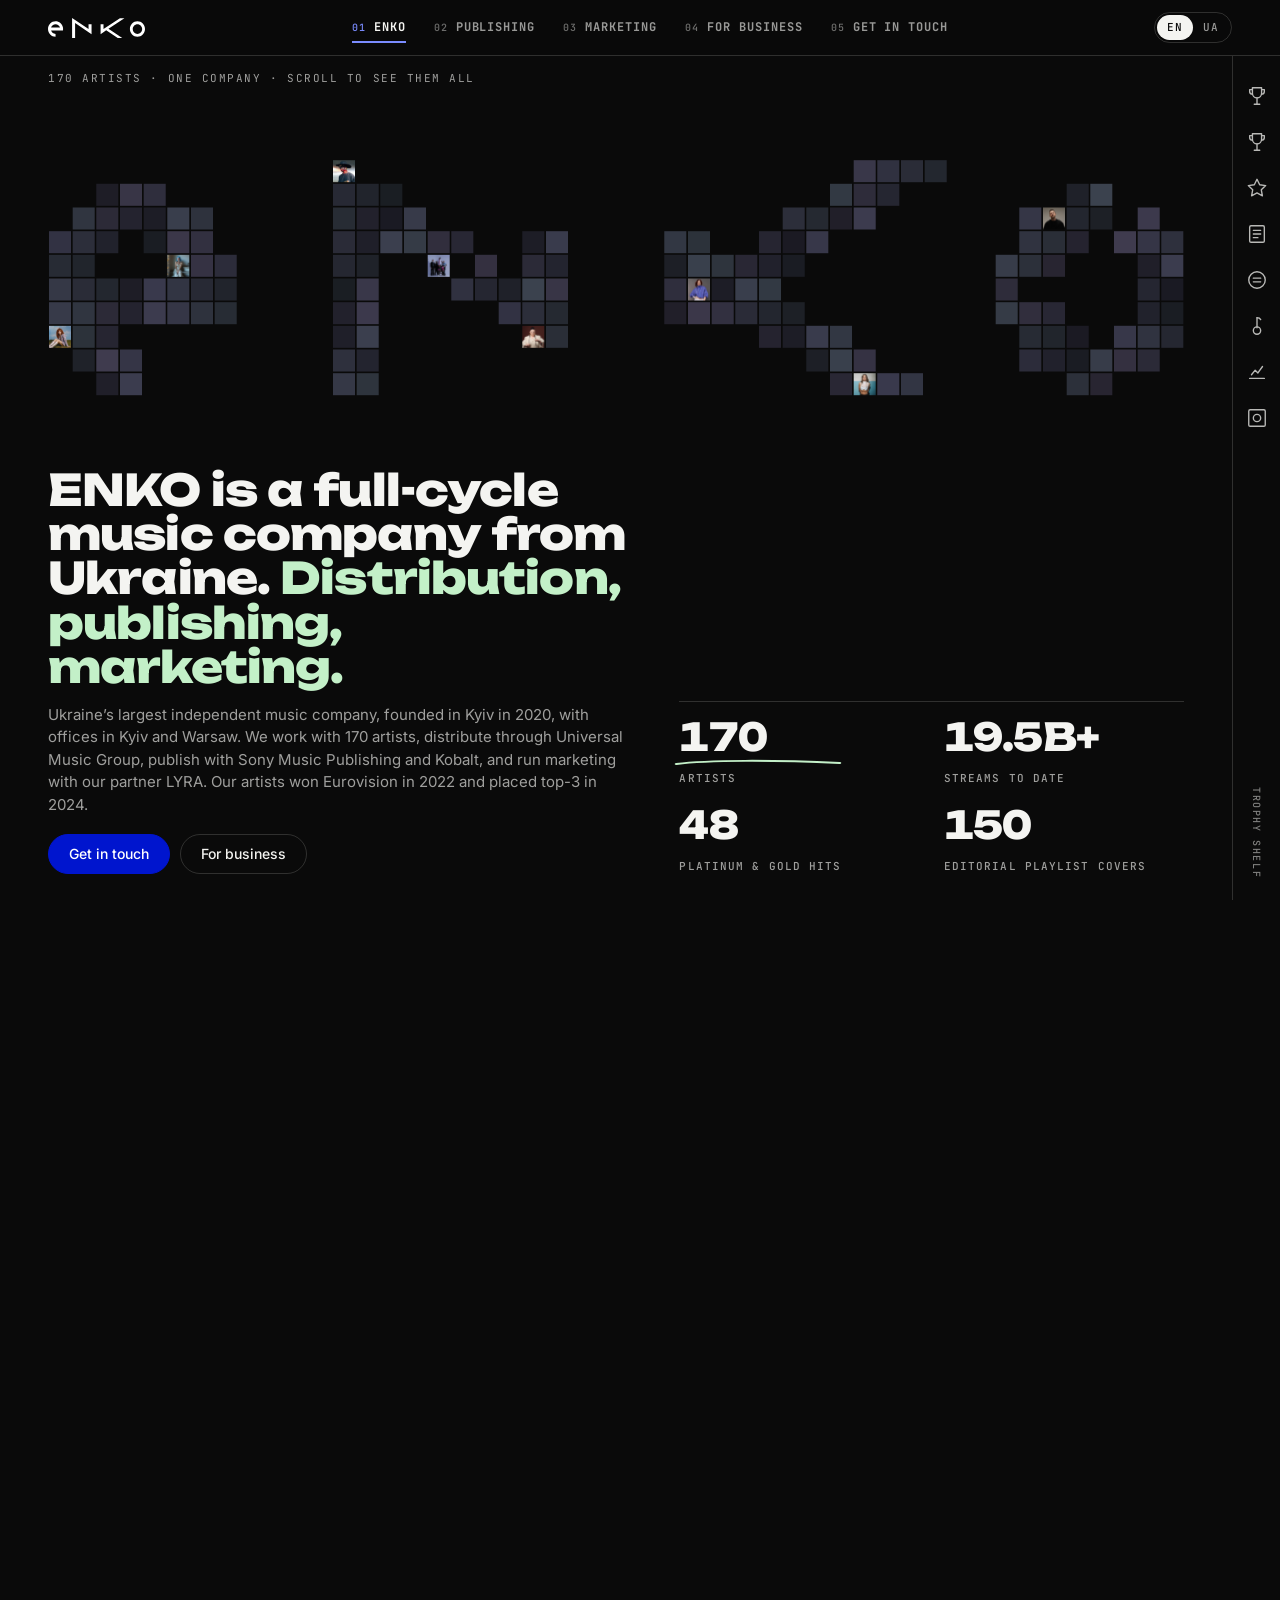
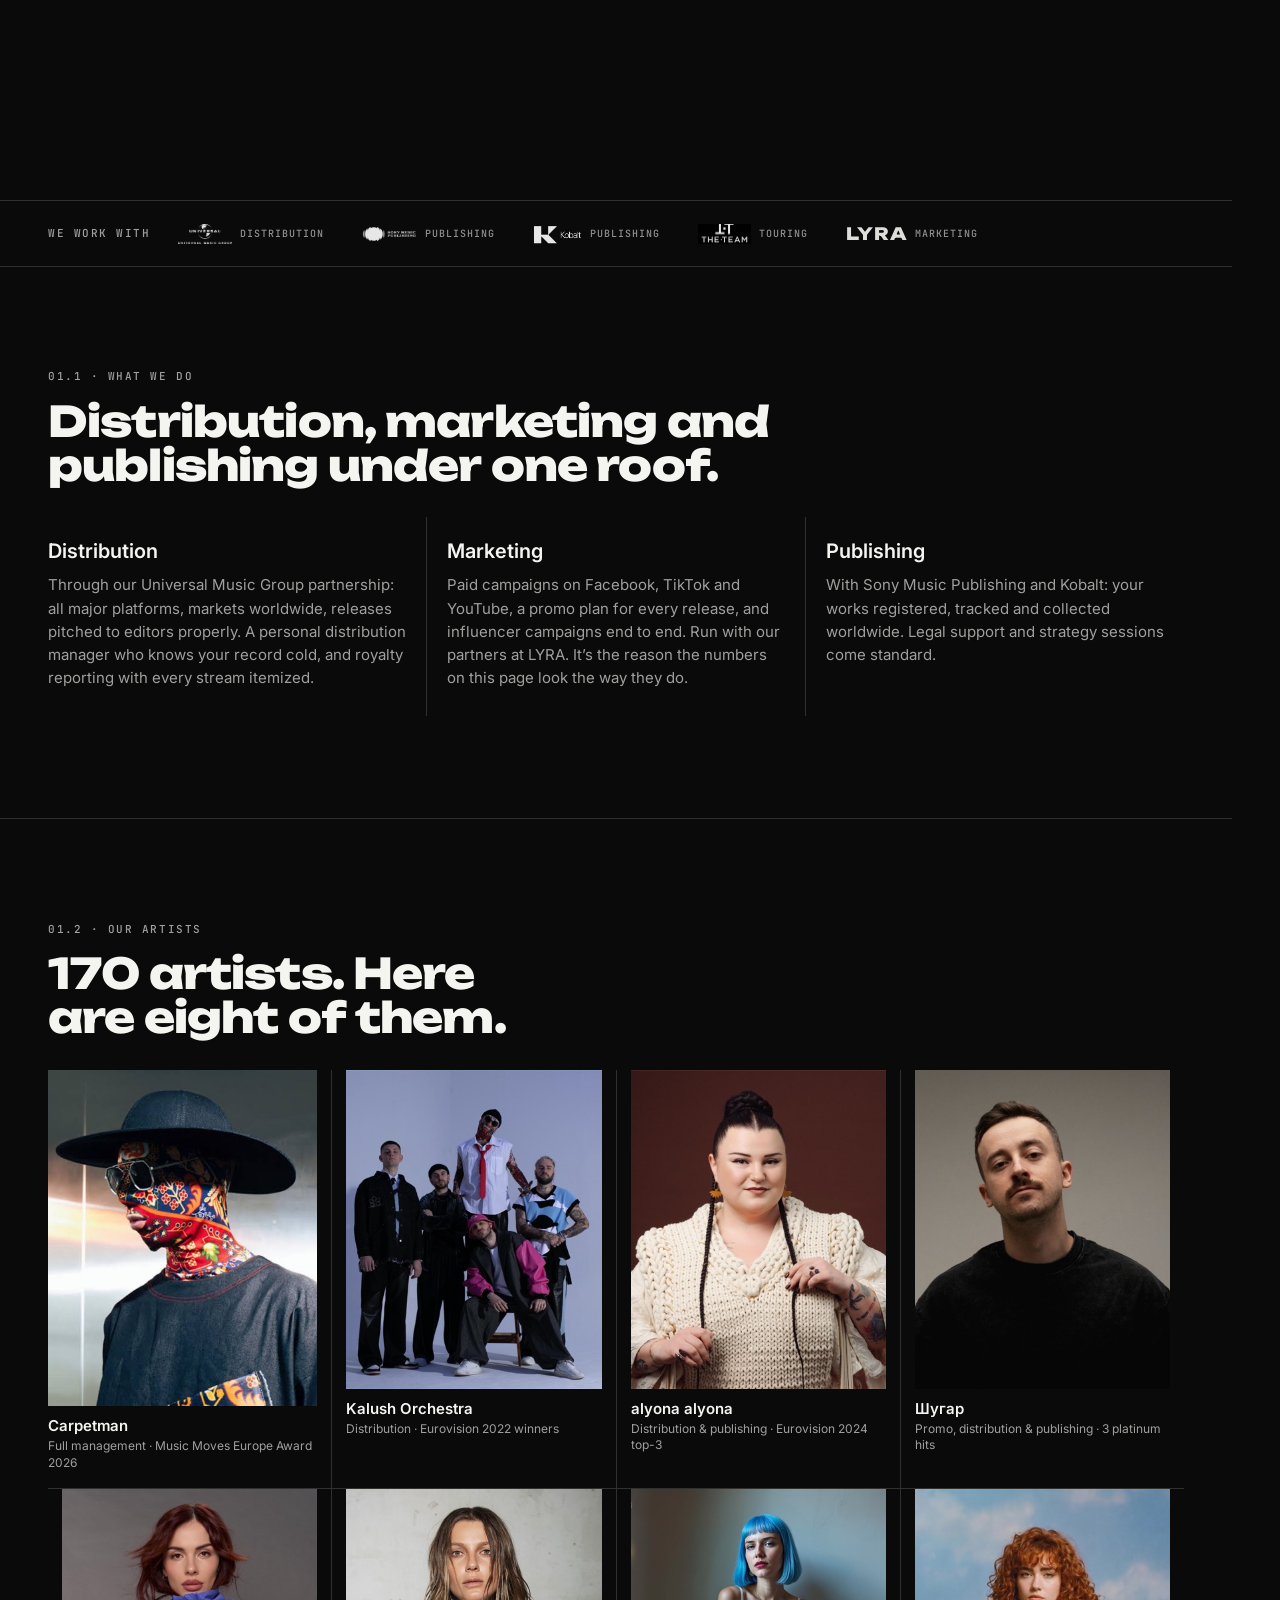
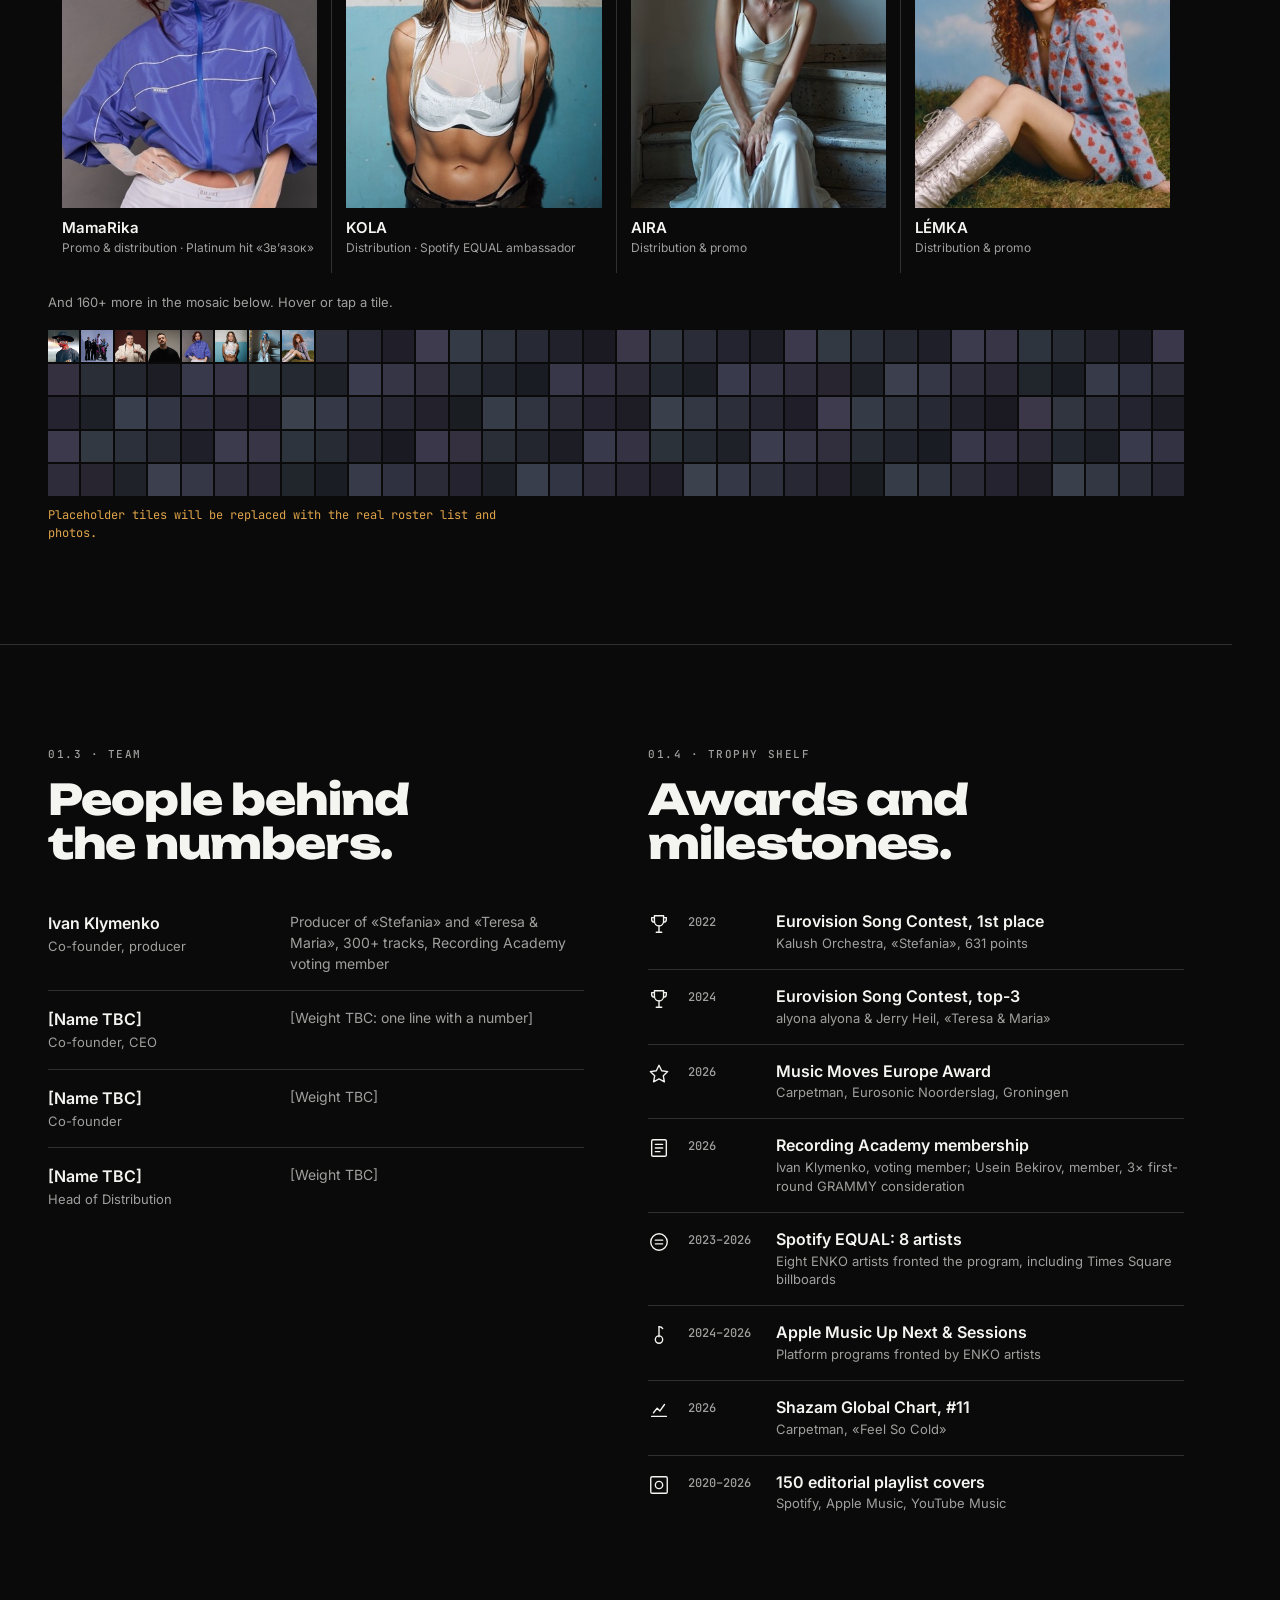
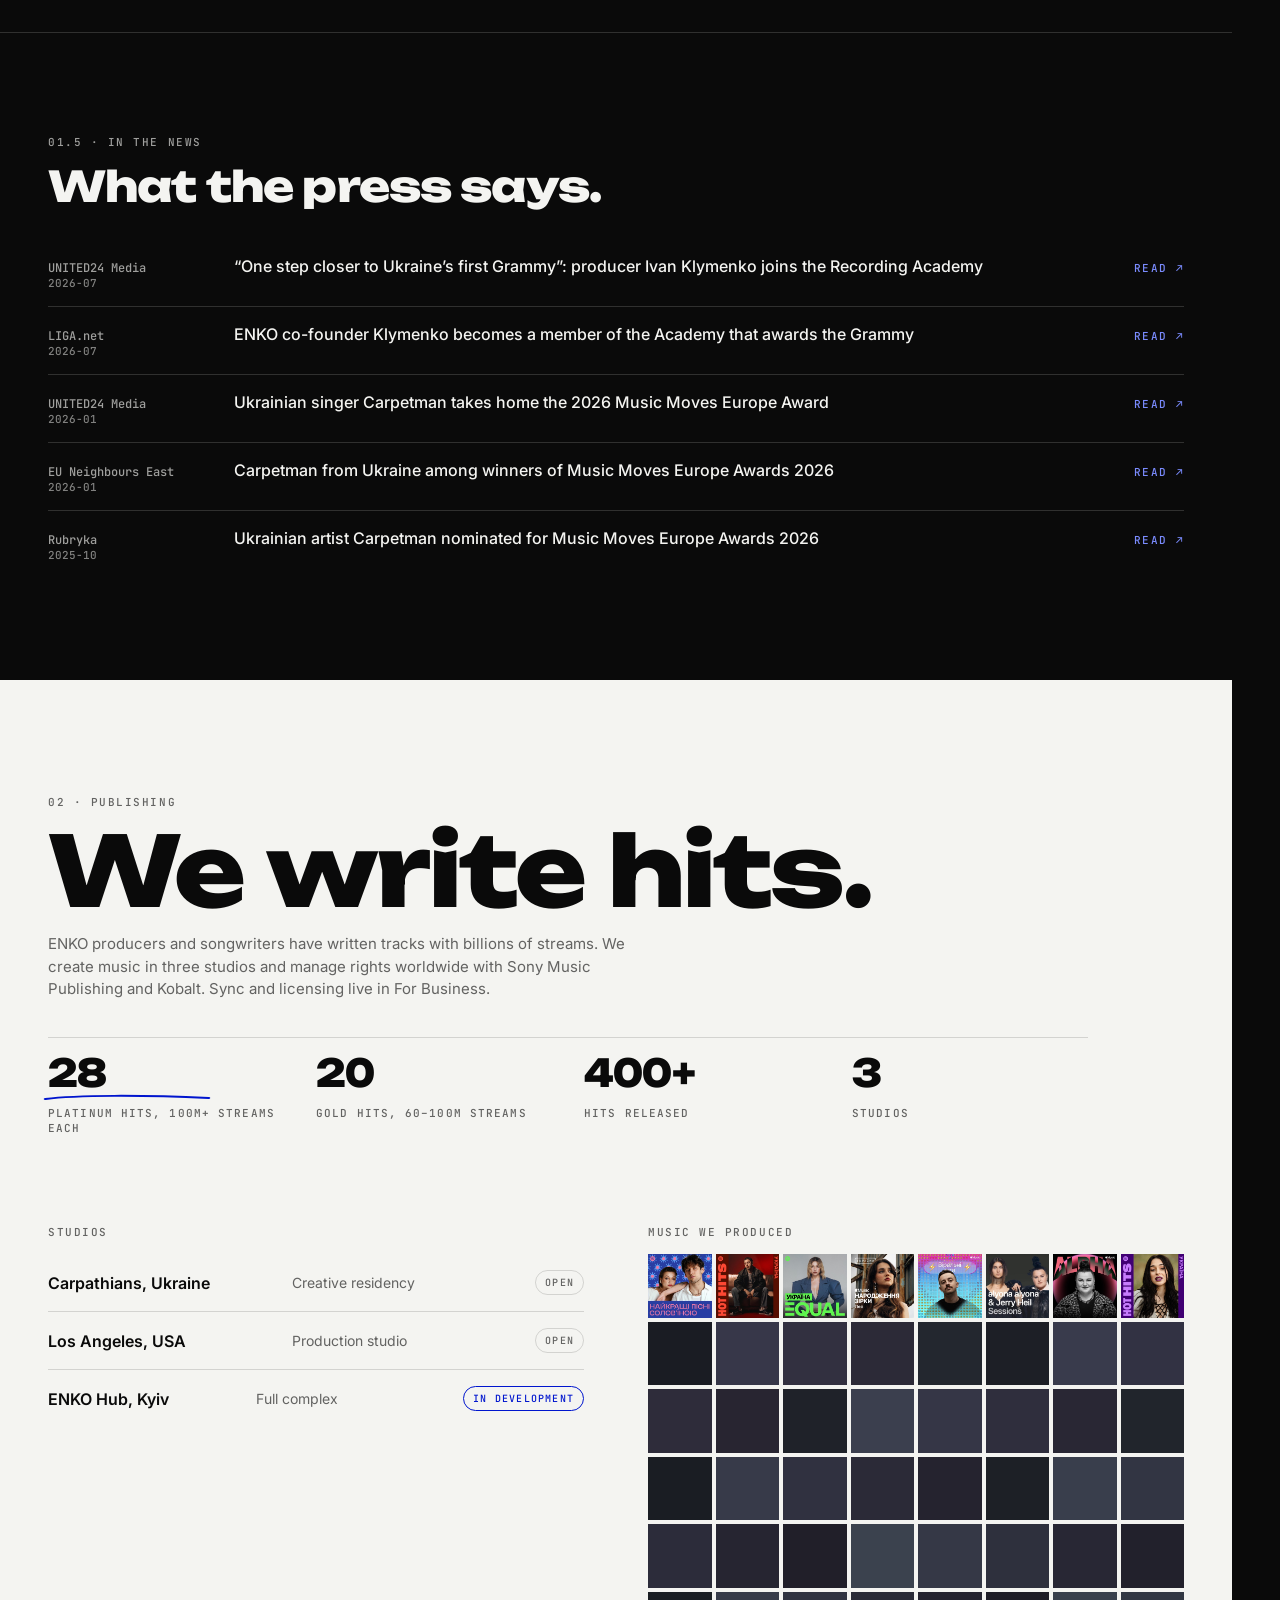
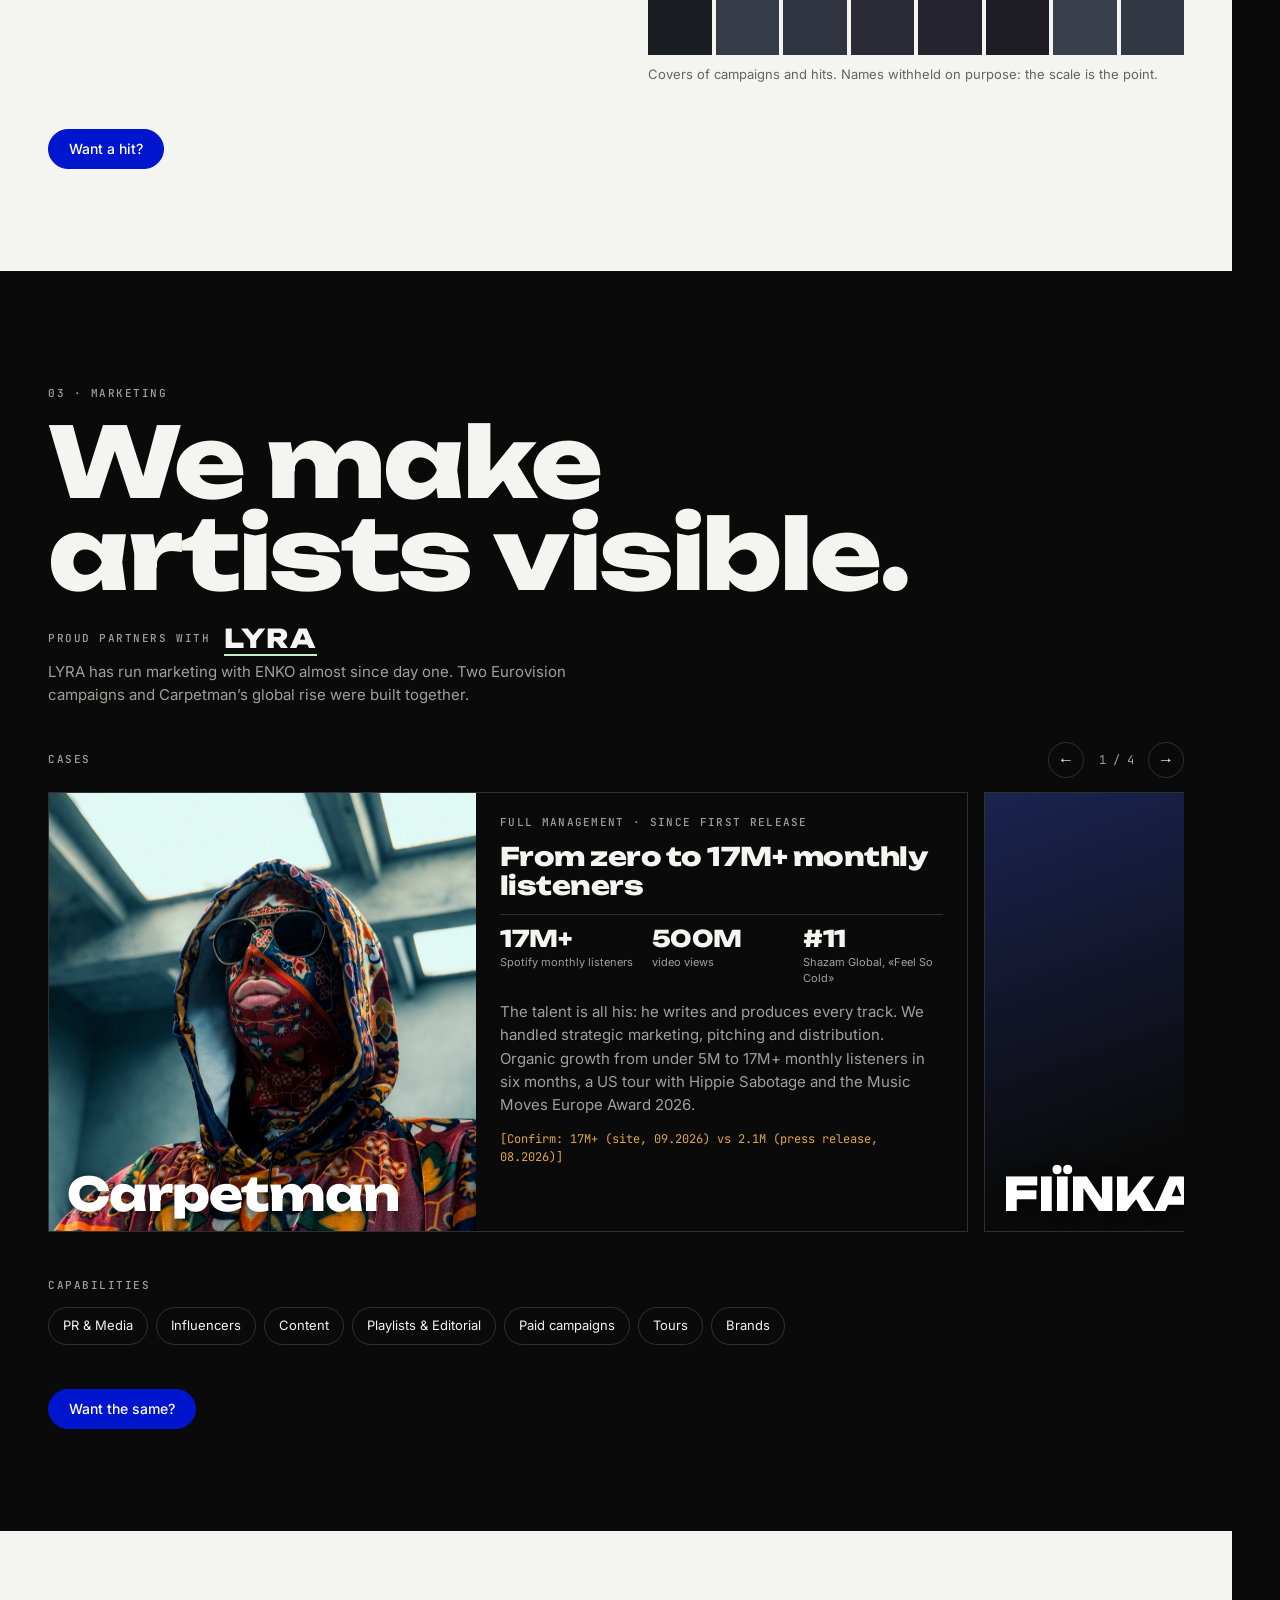
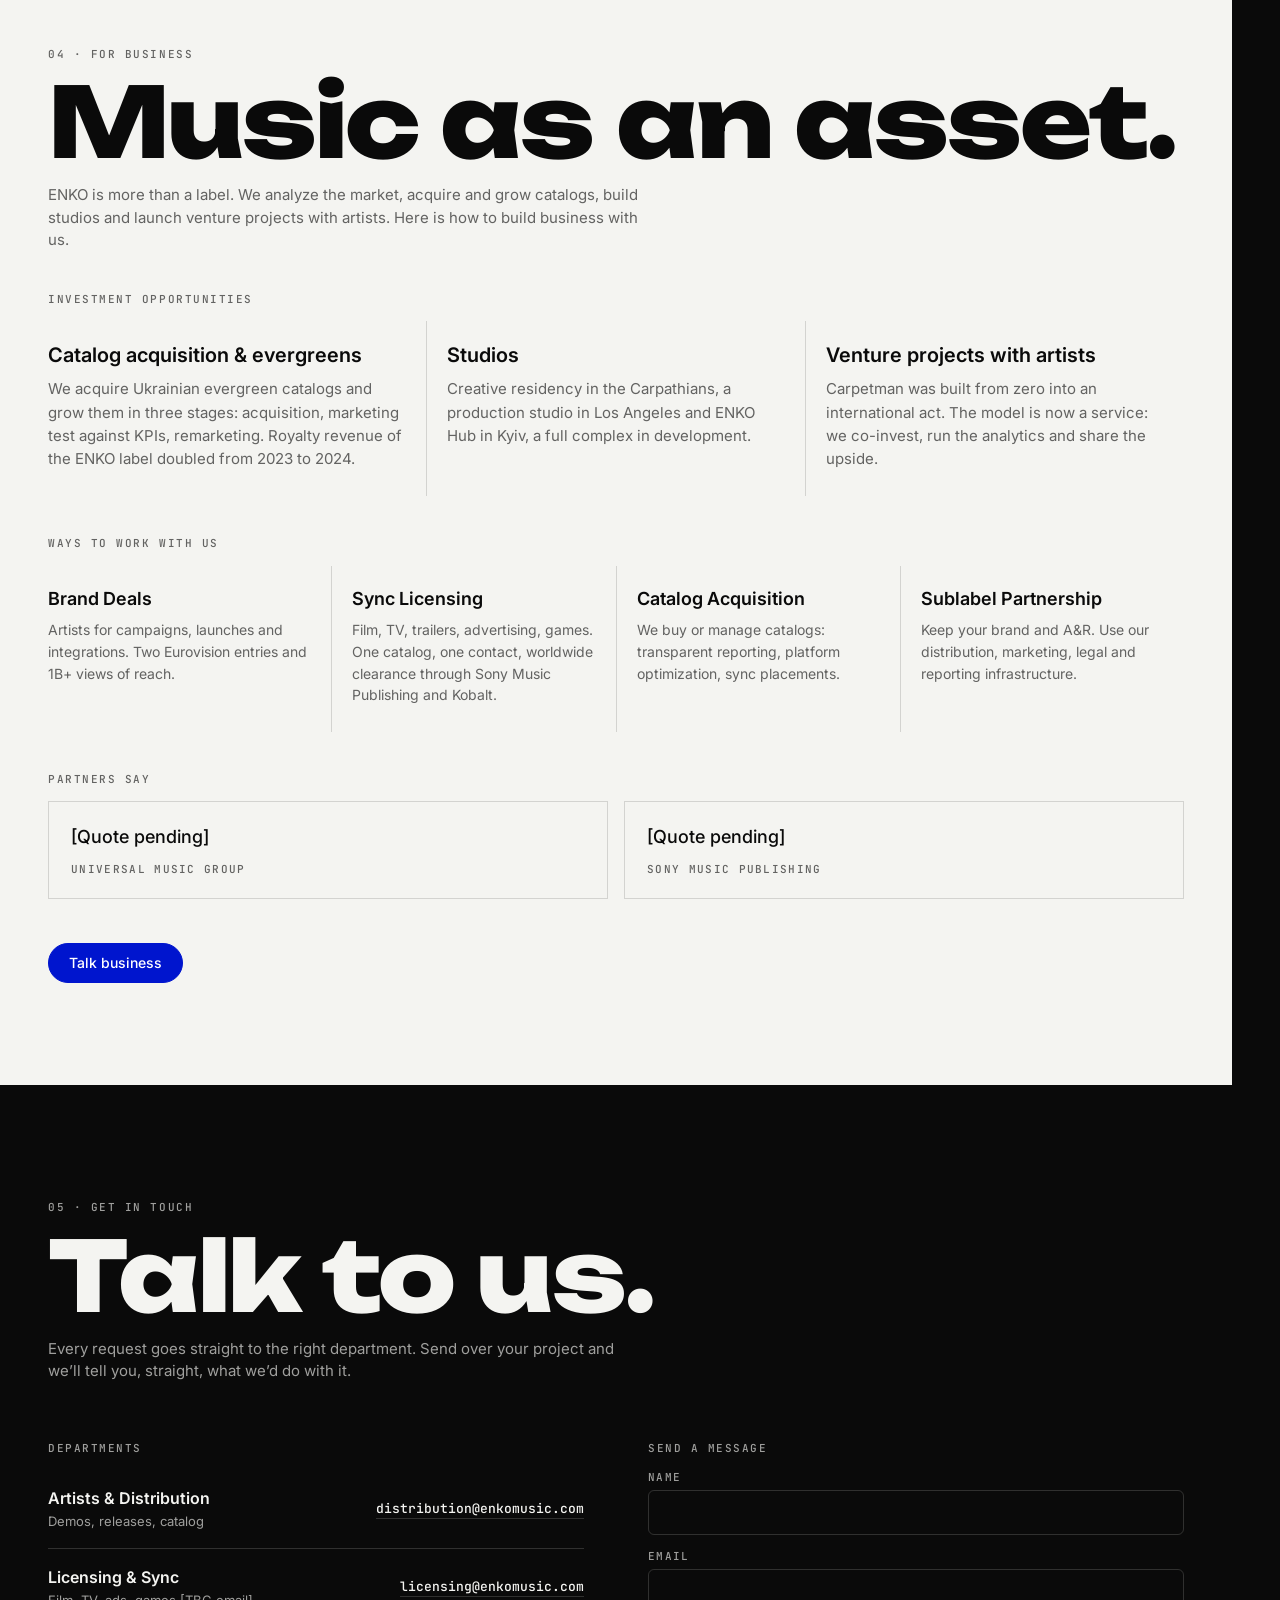
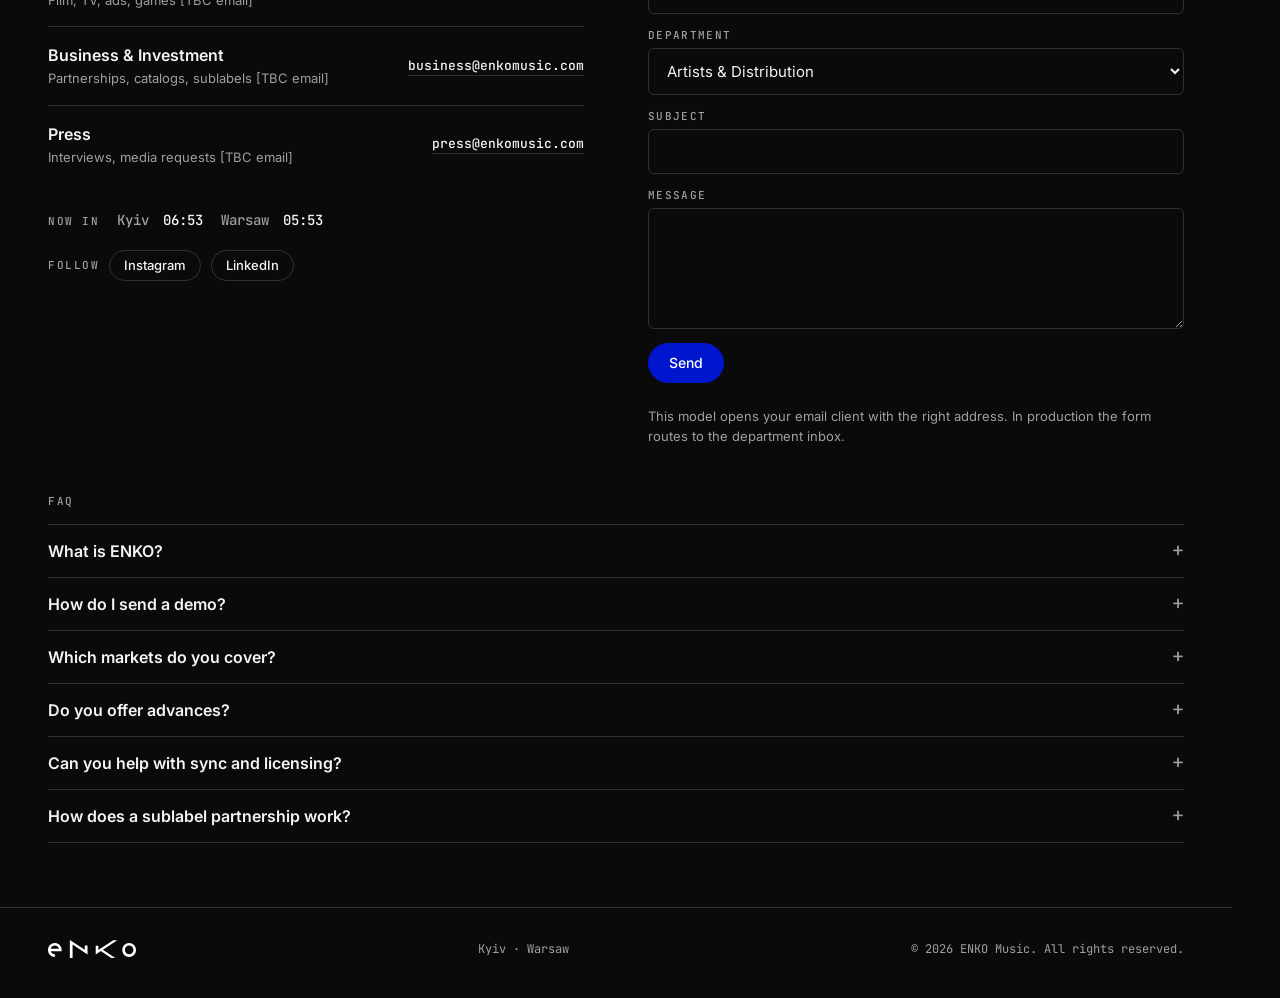
==== commit c9f6c23b: "Revert "Colour worlds redesign: paper/orange/ink/sky/blue sections, tinted header and bottom nav, ti" ====
--- a/index.html
+++ b/index.html
@@ -13,12 +13,12 @@
 <meta property="og:description" content="170 artists, 19.5B+ streams, Eurovision 2022 winners. Distribution, publishing, marketing.">
 <meta property="og:type" content="website">
 <meta property="og:image" content="https://enko-distribution.github.io/enko-website/assets/img/photos/eurovision-2022.jpg">
-<meta name="theme-color" content="#efece4">
+<meta name="theme-color" content="#0a0a0a">
 <link rel="icon" href="assets/img/logos/enko-black.svg" type="image/svg+xml">
 <link rel="preconnect" href="https://fonts.googleapis.com">
 <link rel="preconnect" href="https://fonts.gstatic.com" crossorigin="">
-<link rel="stylesheet" href="https://fonts.googleapis.com/css2?family=Unbounded:wght@500;900&amp;family=Onest:wght@400;500;600&amp;family=JetBrains+Mono:wght@400;500&amp;display=swap">
-<link rel="stylesheet" href="assets/styles.css?v=20261023b">
+<link rel="stylesheet" href="https://fonts.googleapis.com/css2?family=Unbounded:wght@500;800&amp;family=Inter:wght@400;500;600&amp;family=JetBrains+Mono:wght@400;500&amp;display=swap">
+<link rel="stylesheet" href="assets/styles.css?v=20261023">
 <script type="application/ld+json">
 {
   "@context": "https://schema.org",
@@ -64,7 +64,6 @@
 <body>
 
 <div class="wipe" aria-hidden="true"></div>
-<div class="orb" aria-hidden="true"></div>
 
 <header class="top" id="top">
   <a class="brand" href="#enko" data-go="enko" aria-label="ENKO">
@@ -89,7 +88,7 @@
 <main>
 
 <!-- ============ 01 ENKO ============ -->
-<section class="sec sec-enko" id="enko" data-theme="paper" aria-label="ENKO">
+<section class="sec sec-enko" id="enko" data-theme="dark" aria-label="ENKO">
   <div class="hero-track">
     <div class="hero-stage">
       <p class="cap mono" data-i18n="hero.caption">170 artists · one company · scroll to see them all</p>
@@ -136,7 +135,6 @@
     <p class="note tbc" data-i18n="artists.tbc">Placeholder tiles will be replaced with the real roster list and photos.</p>
   </div>
 
-  <div class="band" data-theme="ink">
   <div class="wrap block two">
     <div>
       <div class="sec-head"><span class="mono lbl">01.3 · <span data-i18n="team.label">Team</span></span><h2 class="pop" data-i18n="team.h2">People behind the numbers.</h2></div>
@@ -152,12 +150,10 @@
     <div class="sec-head"><span class="mono lbl">01.5 · <span data-i18n="news.label">In the news</span></span><h2 class="pop" data-i18n="news.h2">What the press says.</h2></div>
     <ul class="news lines" id="news"><li><a href="https://united24media.com/culture/one-step-closer-to-ukraines-first-grammy-ukrainian-music-producer-ivan-klymenko-joins-recording-academy-20798" target="_blank" rel="noopener"><span class="src">UNITED24 Media<small>2026-07</small></span><span class="ttl">“One step closer to Ukraine’s first Grammy”: producer Ivan Klymenko joins the Recording Academy</span><span class="read">Read ↗</span></a></li><li><a href="https://life.liga.net/en/culture/news/enko-founder-klymenko-becomes-a-member-of-the-academy-that-awards-the-grammy" target="_blank" rel="noopener"><span class="src">LIGA.net<small>2026-07</small></span><span class="ttl">ENKO co-founder Klymenko becomes a member of the Academy that awards the Grammy</span><span class="read">Read ↗</span></a></li><li><a href="https://united24media.com/latest-news/ukrainian-singer-carpetman-takes-home-the-2026-music-moves-europe-award-15082" target="_blank" rel="noopener"><span class="src">UNITED24 Media<small>2026-01</small></span><span class="ttl">Ukrainian singer Carpetman takes home the 2026 Music Moves Europe Award</span><span class="read">Read ↗</span></a></li><li><a href="https://euneighbourseast.eu/news/latest-news/carpetman-from-ukraine-among-winners-of-music-moves-europe-awards-2026/" target="_blank" rel="noopener"><span class="src">EU Neighbours East<small>2026-01</small></span><span class="ttl">Carpetman from Ukraine among winners of Music Moves Europe Awards 2026</span><span class="read">Read ↗</span></a></li><li><a href="https://rubryka.com/en/2025/10/18/ukrayinskyj-spivak-carpetman/" target="_blank" rel="noopener"><span class="src">Rubryka<small>2025-10</small></span><span class="ttl">Ukrainian artist Carpetman nominated for Music Moves Europe Awards 2026</span><span class="read">Read ↗</span></a></li></ul>
   </div>
-  </div>
 </section>
 
 <!-- ============ 02 PUBLISHING ============ -->
-<section class="sec sec-pub" id="publishing" data-theme="orange" aria-label="Publishing">
-  <div class="ticker" aria-hidden="true"><div class="ticker-track" id="ticker"><span>Eurovision 2022 winners</span><span>19.5B+ streams</span><span>Music Moves Europe Award 2026</span><span>170 artists</span><span>Spotify EQUAL ×8</span><span>Offices in Kyiv and Warsaw</span><span>48 platinum &amp; gold hits</span><span>Recording Academy members</span><span>Eurovision 2022 winners</span><span>19.5B+ streams</span><span>Music Moves Europe Award 2026</span><span>170 artists</span><span>Spotify EQUAL ×8</span><span>Offices in Kyiv and Warsaw</span><span>48 platinum &amp; gold hits</span><span>Recording Academy members</span></div></div>
+<section class="sec sec-pub" id="publishing" data-theme="light" aria-label="Publishing">
   <div class="wrap">
     <div class="sec-head big"><span class="mono lbl">02 · <span data-i18n="pub.label">Publishing</span></span><h2 class="pop display" data-i18n="pub.h2">We write hits.</h2></div>
     <p class="lead narrow" data-i18n="pub.lead">ENKO producers and songwriters have written tracks with billions of streams. We create music in three studios and manage rights worldwide with Sony Music Publishing and Kobalt. Sync and licensing live in For Business.</p>
@@ -184,7 +180,7 @@
 </section>
 
 <!-- ============ 03 MARKETING ============ -->
-<section class="sec sec-mkt" id="marketing" data-theme="ink" aria-label="Marketing">
+<section class="sec sec-mkt" id="marketing" data-theme="dark" aria-label="Marketing">
   <div class="wrap">
     <div class="sec-head big"><span class="mono lbl">03 · <span data-i18n="mkt.label">Marketing</span></span><h2 class="pop display" data-i18n="mkt.h2">We make artists visible.</h2></div>
     <div class="lyra">
@@ -203,7 +199,7 @@
 </section>
 
 <!-- ============ 04 FOR BUSINESS ============ -->
-<section class="sec sec-biz" id="business" data-theme="sky" aria-label="For Business">
+<section class="sec sec-biz" id="business" data-theme="light" aria-label="For Business">
   <div class="wrap">
     <div class="sec-head big"><span class="mono lbl">04 · <span data-i18n="biz.label">For Business</span></span><h2 class="pop display" data-i18n="biz.h2">Music as an asset.</h2></div>
     <p class="lead narrow" data-i18n="biz.lead">ENKO is more than a label. We analyze the market, acquire and grow catalogs, build studios and launch venture projects with artists. Here is how to build business with us.</p>
@@ -218,7 +214,7 @@
 </section>
 
 <!-- ============ 05 GET IN TOUCH ============ -->
-<section class="sec sec-contact" id="contact" data-theme="blue" aria-label="Get in Touch">
+<section class="sec sec-contact" id="contact" data-theme="dark" aria-label="Get in Touch">
   <div class="wrap">
     <div class="sec-head big"><span class="mono lbl">05 · <span data-i18n="contact.label">Get in Touch</span></span><h2 class="pop display" data-i18n="contact.h2">Talk to us.</h2></div>
     <p class="lead narrow" data-i18n="contact.lead">Every request goes straight to the right department. Send over your project and we’ll tell you, straight, what we’d do with it.</p>
@@ -280,9 +276,9 @@
   <a href="#contact" data-go="contact"><span>05</span><b data-i18n="nav.contact">Get in Touch</b></a>
 </nav>
 
-<script src="assets/data.js?v=20261023b" defer=""></script>
-<script src="assets/i18n.js?v=20261023b" defer=""></script>
-<script src="assets/main.js?v=20261023b" defer=""></script>
+<script src="assets/data.js?v=20261023" defer=""></script>
+<script src="assets/i18n.js?v=20261023" defer=""></script>
+<script src="assets/main.js?v=20261023" defer=""></script>
 
 
 </body></html>
--- a/assets/styles.css
+++ b/assets/styles.css
@@ -1,23 +1,18 @@
-/* ENKO website model · direction A «Mosaic» · five colour worlds · no libraries */
+/* ENKO website model · direction A «Mosaic» · no libraries */
 :root{
-  --paper:#efece4; --ink:#0f0f0f; --orange:#ff5a1f; --pink:#ff4fa0; --sky:#9ad4ff; --blue:#0015ce; --mint:#c3f0c8;
-  --display:'Unbounded',system-ui,sans-serif;
-  --body:Onest,Inter,system-ui,-apple-system,sans-serif;
+  --black:#0a0a0a; --white:#f4f4f1; --blue:#0015ce; --mint:#c3f0c8;
+  --display:'Unbounded',Inter,system-ui,sans-serif;
+  --body:Inter,system-ui,-apple-system,sans-serif;
   --mono:'JetBrains Mono',ui-monospace,SFMono-Regular,Menlo,monospace;
   --head:56px; --gutter:clamp(16px,4vw,48px);
-  --hb:var(--paper); --hf:var(--ink); --hl:rgba(15,15,15,.16); --haccent:var(--orange);
-  color-scheme:light;
+  --hb:var(--black); --hf:var(--white); --hl:rgba(244,244,241,.16); --haccent:#7b8cff;
+  color-scheme:dark;
 }
-html[data-theme="paper"]{--hb:var(--paper);--hf:var(--ink);--hl:rgba(15,15,15,.16);--haccent:var(--orange);color-scheme:light}
-html[data-theme="orange"]{--hb:var(--orange);--hf:var(--ink);--hl:rgba(15,15,15,.26);--haccent:var(--ink);color-scheme:light}
-html[data-theme="ink"]{--hb:var(--ink);--hf:#f3f0e8;--hl:rgba(243,240,232,.18);--haccent:var(--pink);color-scheme:dark}
-html[data-theme="sky"]{--hb:var(--sky);--hf:var(--ink);--hl:rgba(15,15,15,.2);--haccent:var(--blue);color-scheme:light}
-html[data-theme="blue"]{--hb:var(--blue);--hf:#f3f0e8;--hl:rgba(243,240,232,.26);--haccent:var(--mint);color-scheme:dark}
-
+html[data-theme="light"]{--hb:var(--white);--hf:var(--black);--hl:rgba(10,10,10,.14);--haccent:var(--blue);color-scheme:light}
 *{box-sizing:border-box}
 .hero-bottom>*,.two>*,.cols3>div,.formats>div,.case>*{min-width:0}
 html{scroll-behavior:auto;-webkit-text-size-adjust:100%}
-body{margin:0;background:var(--paper);color:var(--ink);font:400 16px/1.5 var(--body);overflow-x:hidden}
+body{margin:0;background:var(--black);color:var(--white);font:400 16px/1.5 var(--body);overflow-x:hidden}
 img{max-width:100%;display:block}
 a{color:inherit}
 :focus-visible{outline:2px solid var(--accent,var(--haccent));outline-offset:2px}
@@ -25,49 +20,41 @@
 .lbl{font:500 11px/1.4 var(--mono);letter-spacing:.14em;text-transform:uppercase;color:var(--fg2);margin:0}
 h3.lbl{margin:40px 0 14px}
 .note{font-size:13px;color:var(--fg2);margin:10px 0 0;max-width:70ch}
-.tbc{font:400 12px/1.5 var(--mono);color:#ffb347}
-[data-theme="paper"] .tbc,[data-theme="orange"] .tbc,[data-theme="sky"] .tbc{color:#8a3a00}
-.mint{color:var(--accent)}
-
-/* ===== colour worlds ===== */
-.sec,.band{background:var(--bg);color:var(--fg)}
-.sec{scroll-margin-top:var(--head);position:relative}
-[data-theme="paper"]{--bg:var(--paper);--fg:var(--ink);--fg2:rgba(15,15,15,.64);--line:rgba(15,15,15,.16);--tile:#1c1b19;--accent:var(--orange);--marker:var(--orange);--cta:var(--orange);--cta-fg:var(--ink)}
-[data-theme="orange"]{--bg:var(--orange);--fg:var(--ink);--fg2:rgba(15,15,15,.72);--line:rgba(15,15,15,.24);--tile:#1c1b19;--accent:var(--ink);--marker:var(--ink);--cta:var(--ink);--cta-fg:var(--orange)}
-[data-theme="ink"]{--bg:var(--ink);--fg:#f3f0e8;--fg2:rgba(243,240,232,.64);--line:rgba(243,240,232,.17);--tile:#26241f;--accent:var(--pink);--marker:var(--pink);--cta:var(--pink);--cta-fg:var(--ink)}
-[data-theme="sky"]{--bg:var(--sky);--fg:var(--ink);--fg2:rgba(15,15,15,.66);--line:rgba(15,15,15,.2);--tile:#1c1b19;--accent:var(--blue);--marker:var(--blue);--cta:var(--blue);--cta-fg:#fff}
-[data-theme="blue"]{--bg:var(--blue);--fg:#f3f0e8;--fg2:rgba(243,240,232,.72);--line:rgba(243,240,232,.26);--tile:#0a0e5c;--accent:var(--mint);--marker:var(--mint);--cta:var(--mint);--cta-fg:var(--ink)}
+.tbc{font:400 12px/1.5 var(--mono);color:#e0a54a}
+.mint{color:var(--mint)}
+
+/* ===== sections & themes ===== */
+.sec{background:var(--bg);color:var(--fg);scroll-margin-top:var(--head);position:relative}
+.sec[data-theme="dark"]{--bg:var(--black);--fg:var(--white);--fg2:rgba(244,244,241,.64);--line:rgba(244,244,241,.16);--tile:#1a1a1a;--accent:#7b8cff;--marker:var(--mint)}
+.sec[data-theme="light"]{--bg:var(--white);--fg:var(--black);--fg2:rgba(10,10,10,.62);--line:rgba(10,10,10,.14);--tile:#dcdcd6;--accent:var(--blue);--marker:var(--blue)}
 .wrap{max-width:1320px;margin:0 auto;padding-inline:var(--gutter)}
 .block{padding-block:clamp(56px,8vw,112px);border-top:1px solid var(--line)}
 @media (min-width:1200px){main{padding-right:48px}.top{padding-left:max(var(--gutter),calc((100% - 1368px)/2 + var(--gutter)));padding-right:calc(48px + max(var(--gutter),calc((100% - 1368px)/2 + var(--gutter))))}}
 
 /* ===== header ===== */
-.top{position:fixed;top:0;left:0;right:0;height:var(--head);z-index:60;display:grid;grid-template-columns:auto 1fr auto;align-items:center;gap:16px;padding-top:env(safe-area-inset-top,0px);padding-inline:max(var(--gutter),calc((100% - 1320px)/2 + var(--gutter)));background:color-mix(in srgb,var(--hb) 84%,transparent);backdrop-filter:blur(12px);-webkit-backdrop-filter:blur(12px);border-bottom:1px solid var(--hl);color:var(--hf);transition:background .5s,color .5s,border-color .5s}
+.top{position:fixed;top:0;left:0;right:0;height:var(--head);z-index:60;display:grid;grid-template-columns:auto 1fr auto;align-items:center;gap:16px;padding-top:env(safe-area-inset-top,0px);padding-inline:max(var(--gutter),calc((100% - 1320px)/2 + var(--gutter)));background:color-mix(in srgb,var(--hb) 78%,transparent);backdrop-filter:blur(12px);-webkit-backdrop-filter:blur(12px);border-bottom:1px solid var(--hl);color:var(--hf);transition:background .5s,color .5s,border-color .5s}
 .brand{display:inline-flex;align-items:center}
 .brand img{height:20px;width:auto}
-.logo-w{display:none}
-html[data-theme="ink"] .logo-w,html[data-theme="blue"] .logo-w{display:block}
-html[data-theme="ink"] .logo-b,html[data-theme="blue"] .logo-b{display:none}
+.logo-b{display:none}
+html[data-theme="light"] .logo-w{display:none}
+html[data-theme="light"] .logo-b{display:block}
 .nav{grid-column:2;display:flex;justify-content:center;gap:clamp(14px,2.2vw,32px)}
-.nav a{display:inline-flex;gap:8px;align-items:center;text-decoration:none;font:500 12px/1 var(--mono);letter-spacing:.08em;text-transform:uppercase;color:color-mix(in srgb,var(--hf) 66%,transparent);padding:8px 0;border-bottom:2px solid transparent;transition:color .2s,border-color .2s}
-.nav a::before{content:"";width:8px;height:8px;border-radius:50%;background:var(--dot);box-shadow:0 0 0 1px var(--hl);flex:0 0 auto}
+.nav a{display:inline-flex;gap:8px;align-items:baseline;text-decoration:none;font:500 12px/1 var(--mono);letter-spacing:.08em;text-transform:uppercase;color:color-mix(in srgb,var(--hf) 62%,transparent);padding:8px 0;border-bottom:2px solid transparent;transition:color .2s,border-color .2s}
 .nav a span{font-size:10px;opacity:.7}
 .nav a:hover{color:var(--hf)}
 .nav a.on{color:var(--hf);border-color:var(--haccent)}
 .nav a.on span{color:var(--haccent);opacity:1}
-[data-go="enko"]{--dot:var(--paper)}[data-go="publishing"]{--dot:var(--orange)}[data-go="marketing"]{--dot:var(--ink)}[data-go="business"]{--dot:var(--sky)}[data-go="contact"]{--dot:var(--blue)}
 .lang{grid-column:3;justify-self:end;display:inline-flex;border:1px solid var(--hl);border-radius:999px;padding:2px}
-.lang button{appearance:none;background:transparent;border:0;color:color-mix(in srgb,var(--hf) 66%,transparent);font:500 11px/1 var(--mono);letter-spacing:.08em;padding:7px 10px;border-radius:999px;cursor:pointer}
+.lang button{appearance:none;background:transparent;border:0;color:color-mix(in srgb,var(--hf) 62%,transparent);font:500 11px/1 var(--mono);letter-spacing:.08em;padding:7px 10px;border-radius:999px;cursor:pointer}
 .lang button.on{background:var(--hf);color:var(--hb)}
 @media (max-width:900px){.nav{display:none}}
 
 /* ===== mobile bottom nav ===== */
-.nav-m{position:fixed;left:0;right:0;bottom:0;display:none;gap:6px;overflow-x:auto;scrollbar-width:none;padding:8px 12px calc(8px + env(safe-area-inset-bottom,0px));background:color-mix(in srgb,var(--hb) 90%,transparent);backdrop-filter:blur(12px);-webkit-backdrop-filter:blur(12px);border-top:1px solid var(--hl);z-index:60;transition:background .5s}
+.nav-m{position:fixed;left:0;right:0;bottom:0;display:none;gap:6px;overflow-x:auto;scrollbar-width:none;padding:8px 12px calc(8px + env(safe-area-inset-bottom,0px));background:rgba(10,10,10,.86);backdrop-filter:blur(12px);-webkit-backdrop-filter:blur(12px);border-top:1px solid rgba(255,255,255,.14);z-index:60}
 .nav-m::-webkit-scrollbar{display:none}
-.nav-m a{flex:0 0 auto;display:inline-flex;gap:6px;align-items:center;padding:7px 10px;border-radius:999px;border:1px solid var(--hl);color:var(--hf);text-decoration:none;font:500 11px/1 var(--mono);letter-spacing:.02em}
-.nav-m a::before{content:"";width:7px;height:7px;border-radius:50%;background:var(--dot);box-shadow:0 0 0 1px var(--hl)}
+.nav-m a{flex:0 0 auto;display:inline-flex;gap:5px;align-items:center;padding:7px 10px;border-radius:999px;border:1px solid rgba(255,255,255,.16);color:#d6d6d2;text-decoration:none;font:500 11px/1 var(--mono);letter-spacing:.02em}
 .nav-m a span{opacity:.6;font-size:10px}
-.nav-m a.on{background:var(--hf);border-color:var(--hf);color:var(--hb)}
+.nav-m a.on{background:var(--blue);border-color:var(--blue);color:#fff}
 .nav-m a.on span{opacity:1}
 @media (max-width:900px){.nav-m{display:flex} body{padding-bottom:58px}}
 
@@ -75,48 +62,42 @@
 .rail{position:fixed;right:0;top:var(--head);bottom:0;width:48px;z-index:55;display:none;flex-direction:column;align-items:center;gap:18px;padding-top:26px;border-left:1px solid var(--hl);background:var(--hb);color:var(--hf);transition:background .5s,color .5s}
 @media (min-width:1200px){.rail{display:flex}}
 .rail-item{position:relative}
-.rail-btn{appearance:none;background:transparent;border:0;color:inherit;width:28px;height:28px;padding:0;cursor:pointer;display:grid;place-items:center;opacity:.8;animation:breathe 5s ease-in-out infinite;animation-delay:var(--d,0s)}
+.rail-btn{appearance:none;background:transparent;border:0;color:inherit;width:28px;height:28px;padding:0;cursor:pointer;display:grid;place-items:center;opacity:.75;animation:breathe 5s ease-in-out infinite;animation-delay:var(--d,0s)}
 .rail-btn svg{width:22px;height:22px;fill:none;stroke:currentColor;stroke-width:1.5;stroke-linecap:round;stroke-linejoin:round}
-.rail-item:hover .rail-btn,.rail-item:focus-within .rail-btn{opacity:1;animation-play-state:paused;color:var(--haccent)}
+.rail-item:hover .rail-btn,.rail-item:focus-within .rail-btn{opacity:1;animation-play-state:paused}
 @keyframes breathe{0%,100%{transform:translateY(0) rotate(0)}50%{transform:translateY(-2px) rotate(-3deg)}}
-.rail-card{position:absolute;right:52px;top:50%;transform:translate(8px,-50%);width:280px;background:var(--hb);color:var(--hf);border:1px solid var(--hl);padding:14px 16px;display:grid;gap:4px;opacity:0;pointer-events:none;transition:opacity .2s,transform .2s;box-shadow:0 12px 40px rgba(0,0,0,.25)}
+.rail-card{position:absolute;right:52px;top:50%;transform:translate(8px,-50%);width:280px;background:var(--hb);color:var(--hf);border:1px solid var(--hl);padding:14px 16px;display:grid;gap:4px;opacity:0;pointer-events:none;transition:opacity .2s,transform .2s;box-shadow:0 12px 40px rgba(0,0,0,.35)}
 .rail-card .yr{font:500 11px var(--mono);letter-spacing:.12em;color:var(--haccent)}
 .rail-card b{font:600 14px/1.3 var(--body)}
-.rail-card small{font-size:12px;color:color-mix(in srgb,var(--hf) 68%,transparent);line-height:1.45}
+.rail-card small{font-size:12px;color:color-mix(in srgb,var(--hf) 65%,transparent);line-height:1.45}
 .rail-item:hover .rail-card,.rail-item:focus-within .rail-card{opacity:1;transform:translate(0,-50%);pointer-events:auto}
-.rail .rail-lbl{margin-top:auto;margin-bottom:22px;writing-mode:vertical-rl;font:500 10px var(--mono);letter-spacing:.16em;text-transform:uppercase;opacity:.55}
-
-/* ===== pixel wipe (colour of the target section) ===== */
+.rail .rail-lbl{margin-top:auto;margin-bottom:22px;writing-mode:vertical-rl;font:500 10px var(--mono);letter-spacing:.16em;text-transform:uppercase;opacity:.5}
+
+/* ===== pixel wipe ===== */
 .wipe{position:fixed;inset:0;z-index:80;display:grid;grid-template-columns:repeat(6,1fr);grid-template-rows:repeat(4,1fr);pointer-events:none}
-.wipe span{background:var(--wipe,var(--orange));opacity:0;transition:opacity .22s ease-out}
+.wipe span{background:var(--blue);opacity:0;transition:opacity .22s ease-out}
 .wipe.on span{opacity:1}
 .wipe.out span{opacity:0}
-
-/* ===== pointer orb (desktop only) ===== */
-.orb{position:fixed;left:0;top:0;width:22px;height:22px;border-radius:50%;background:#ff5a1f;mix-blend-mode:difference;pointer-events:none;z-index:70;transform:translate3d(-100px,-100px,0);transition:width .2s,height .2s;display:none}
-@media (hover:hover) and (pointer:fine){.orb{display:block}}
-body.orb-big .orb{width:44px;height:44px}
 
 /* ===== hero ===== */
 .hero-track{height:200vh}
 .hero-stage{position:sticky;top:0;height:100svh;display:grid;grid-template-rows:auto 1fr auto;gap:10px;padding-block:calc(var(--head) + 14px) 26px;padding-inline:max(var(--gutter),calc((100% - 1320px)/2 + var(--gutter)))}
 .cap{color:var(--fg2);font-size:11px;letter-spacing:.14em;text-transform:uppercase;margin:0}
 .mosaic-box{position:relative;min-height:90px}
-.tile{position:absolute;left:0;top:0;transform-origin:0 0;background:var(--tile) center/cover no-repeat;border:1px solid var(--bg);will-change:transform}
+.tile{position:absolute;left:0;top:0;transform-origin:0 0;background:var(--tile) center/cover no-repeat;border:1px solid var(--black);will-change:transform}
 .tile.ph{background-image:none}
 .hero-bottom{display:grid;grid-template-columns:minmax(0,1.15fr) minmax(0,1fr);gap:clamp(20px,4vw,64px);align-items:end}
-@media (max-width:900px){.hero-bottom{grid-template-columns:1fr;gap:18px}.hero-stage{padding-bottom:calc(84px + env(safe-area-inset-bottom,0px))}}
-h1{margin:0 0 14px;font:900 clamp(24px,3.5vw,54px)/1 var(--display);letter-spacing:-.03em;text-wrap:balance}
+@media (max-width:900px){.hero-bottom{grid-template-columns:1fr;gap:18px}}
+h1{margin:0 0 14px;font:800 clamp(24px,3.4vw,52px)/1.02 var(--display);letter-spacing:-.02em;text-wrap:balance}
 .lead{font-size:clamp(15px,1.1vw,18px);line-height:1.5;color:var(--fg2);max-width:64ch;margin:0 0 18px}
 .narrow{max-width:66ch}
 .sec-head.big + .lead{margin-top:-8px}
 .cta-row{display:flex;gap:10px;flex-wrap:wrap}
-.btn{display:inline-flex;align-items:center;gap:8px;padding:13px 22px;border-radius:999px;font:600 14px/1 var(--body);text-decoration:none;border:1px solid transparent;cursor:pointer;transition:transform .2s,background .2s,border-color .2s,color .2s;background:transparent;color:inherit}
-.btn-blue{background:var(--cta);color:var(--cta-fg);border-color:var(--cta)}
-.btn-blue:hover{background:var(--fg);color:var(--bg);border-color:var(--fg)}
-.btn-line{border-color:var(--fg);color:var(--fg)}
-.btn-line:hover{background:var(--fg);color:var(--bg)}
-.btn.sm{padding:9px 14px;font-size:13px}
+.btn{display:inline-flex;align-items:center;gap:8px;padding:12px 20px;border-radius:999px;font:500 14px/1 var(--body);text-decoration:none;border:1px solid transparent;cursor:pointer;transition:transform .2s,background .2s,border-color .2s;background:transparent;color:inherit}
+.btn-blue{background:var(--blue);color:#fff;border-color:var(--blue)}
+.btn-line{border-color:var(--line);color:var(--fg)}
+.btn-line:hover{border-color:var(--fg)}
+.btn.sm{padding:8px 14px;font-size:13px}
 .btn:hover{transform:translateY(-1px)}
 
 /* counters */
@@ -124,9 +105,9 @@
 .counters.row4{grid-template-columns:repeat(4,minmax(0,1fr));gap:24px 32px;margin:36px 0 48px;max-width:1040px}
 @media (max-width:720px){.counters.row4{grid-template-columns:repeat(2,minmax(0,1fr));gap:20px 20px}}
 .counter{position:relative;display:grid;gap:14px;align-content:start}
-.counter b{font:900 clamp(26px,3.2vw,46px)/1 var(--display);letter-spacing:-.03em;white-space:nowrap;font-variant-numeric:tabular-nums}
+.counter b{font:800 clamp(26px,3vw,44px)/1 var(--display);letter-spacing:-.02em;white-space:nowrap;font-variant-numeric:tabular-nums}
 .counter span{font:500 11px/1.4 var(--mono);letter-spacing:.1em;text-transform:uppercase;color:var(--fg2)}
-.marker{position:absolute;left:-6px;top:calc(clamp(26px,3.2vw,46px) + 1px);width:min(100%,170px);height:10px;pointer-events:none}
+.marker{position:absolute;left:-6px;top:calc(clamp(26px,3vw,44px) + 1px);width:min(100%,170px);height:10px;pointer-events:none}
 .marker path{fill:none;stroke:var(--marker);stroke-width:4;stroke-linecap:round;stroke-dasharray:420;stroke-dashoffset:420}
 .marker.draw path{transition:stroke-dashoffset .9s ease-out .35s;stroke-dashoffset:0}
 
@@ -136,27 +117,19 @@
 
 /* ===== section heads ===== */
 .sec-head{display:grid;gap:14px;margin-bottom:30px}
-.sec-head h2{margin:0;font:900 clamp(26px,3.4vw,50px)/1 var(--display);letter-spacing:-.03em;max-width:22ch;text-wrap:balance}
+.sec-head h2{margin:0;font:800 clamp(26px,3.3vw,48px)/1.05 var(--display);letter-spacing:-.02em;max-width:22ch;text-wrap:balance}
 .sec-head.big{padding-top:clamp(64px,9vw,128px);margin-bottom:24px}
-.sec-head.big .display{font-size:clamp(42px,9vw,150px);line-height:.92;letter-spacing:-.04em;max-width:none}
-
-/* ===== ticker ===== */
-.ticker{overflow:hidden;border-bottom:1px solid var(--line);padding:14px 0;white-space:nowrap}
-.ticker-track{display:inline-flex;gap:0;width:max-content;animation:tick 48s linear infinite;font:900 clamp(18px,2.6vw,34px)/1 var(--display);letter-spacing:-.02em;text-transform:uppercase}
-.ticker-track span{padding-right:40px}
-.ticker-track span::after{content:"\2605";margin-left:40px;color:var(--accent)}
-.ticker:hover .ticker-track{animation-play-state:paused}
-@keyframes tick{to{transform:translateX(-50%)}}
+.sec-head.big .display{font-size:clamp(38px,7.6vw,128px);line-height:.95;max-width:none}
 
 /* ===== partners ===== */
 .partners-row{display:flex;align-items:center;gap:28px;flex-wrap:wrap;padding-block:22px;border-top:1px solid var(--line)}
 .partners{list-style:none;margin:0;padding:0;display:flex;gap:clamp(20px,3vw,40px);flex-wrap:wrap;align-items:center}
-.partners li{display:inline-flex;align-items:center;gap:8px;opacity:.92}
-.partners img{height:20px;width:auto;filter:brightness(0)}
-[data-theme="ink"] .partners img,[data-theme="blue"] .partners img{filter:brightness(0) invert(1)}
-.partners img.opaque{filter:none;mix-blend-mode:multiply}
-[data-theme="ink"] .partners img.opaque,[data-theme="blue"] .partners img.opaque{filter:invert(1);mix-blend-mode:screen}
-.partners .txt{font:900 17px var(--display);letter-spacing:.04em;text-decoration:none}
+.partners li{display:inline-flex;align-items:center;gap:8px;opacity:.9}
+.partners img{height:20px;width:auto;filter:brightness(0) invert(1)}
+.sec[data-theme="light"] .partners img{filter:brightness(0)}
+.partners img.opaque{filter:invert(1);mix-blend-mode:screen}
+.sec[data-theme="light"] .partners img.opaque{filter:none;mix-blend-mode:multiply}
+.partners .txt{font:800 17px var(--display);letter-spacing:.04em;text-decoration:none}
 .partners small{font:500 10px var(--mono);letter-spacing:.1em;text-transform:uppercase;color:var(--fg2)}
 
 /* ===== hairline grids ===== */
@@ -179,8 +152,8 @@
 @media (max-width:1000px){.mosaic-grid{grid-template-columns:repeat(17,1fr)}}
 @media (max-width:720px){.mosaic-grid{grid-template-columns:repeat(10,1fr)}}
 .mt{position:relative;aspect-ratio:1;background:var(--tile) center/cover no-repeat;transition:transform .25s;outline:0}
-.mt:hover,.mt:focus-visible{transform:scale(1.7);z-index:5;box-shadow:0 8px 24px rgba(0,0,0,.35)}
-.mt::after{content:attr(data-name);position:absolute;left:50%;top:100%;transform:translate(-50%,4px);white-space:nowrap;font:500 8px/1 var(--mono);letter-spacing:.06em;background:var(--accent);color:var(--ink);padding:3px 5px;opacity:0;pointer-events:none;transition:opacity .2s}
+.mt:hover,.mt:focus-visible{transform:scale(1.7);z-index:5;box-shadow:0 8px 24px rgba(0,0,0,.45)}
+.mt::after{content:attr(data-name);position:absolute;left:50%;top:100%;transform:translate(-50%,4px);white-space:nowrap;font:500 8px/1 var(--mono);letter-spacing:.06em;background:var(--fg);color:var(--bg);padding:3px 5px;opacity:0;pointer-events:none;transition:opacity .2s}
 .mt:hover::after,.mt:focus-visible::after{opacity:1}
 .mt:nth-child(34n+1)::after,.mt:nth-child(34n+2)::after{left:0;transform:translate(0,4px)}
 .mt:nth-child(34n)::after,.mt:nth-child(34n-1)::after{left:auto;right:0;transform:translate(0,4px)}
@@ -201,7 +174,7 @@
 .team small{display:block;color:var(--fg2);font-size:13px;margin-top:2px}
 .team p{margin:0;color:var(--fg2);font-size:14px;line-height:1.5}
 .awards li{display:grid;grid-template-columns:26px 74px 1fr;gap:14px;align-items:start}
-.awards svg{width:22px;height:22px;fill:none;stroke:var(--accent);stroke-width:1.5;stroke-linecap:round;stroke-linejoin:round;margin-top:2px}
+.awards svg{width:22px;height:22px;fill:none;stroke:currentColor;stroke-width:1.5;stroke-linecap:round;stroke-linejoin:round;margin-top:2px}
 .awards .yr{font:500 12px var(--mono);color:var(--fg2);padding-top:3px}
 .awards b{display:block;font-weight:600;line-height:1.3}
 .awards small{display:block;color:var(--fg2);font-size:13px;margin-top:2px;line-height:1.45}
@@ -216,13 +189,13 @@
 .studios b{font-weight:600}
 .studios span{color:var(--fg2);font-size:14px}
 .studios .st{font:500 10px var(--mono);letter-spacing:.12em;text-transform:uppercase;padding:5px 9px;border:1px solid var(--line);border-radius:999px;color:var(--fg2)}
-.studios .st.dev{color:var(--fg);border-color:var(--fg)}
+.studios .st.dev{color:var(--accent);border-color:currentColor}
 
 /* ===== covers ===== */
 .covers{display:grid;grid-template-columns:repeat(8,1fr);gap:4px}
 @media (max-width:720px){.covers{grid-template-columns:repeat(4,1fr)}}
 .cv{position:relative;aspect-ratio:1;background:var(--tile) center/cover no-repeat;overflow:hidden}
-.cv::after{content:attr(data-badge);position:absolute;left:0;right:0;bottom:0;padding:6px 2px;font:500 8px/1 var(--mono);letter-spacing:.08em;text-transform:uppercase;text-align:center;background:rgba(15,15,15,.88);color:#f3f0e8;transform:translateY(100%);transition:transform .25s}
+.cv::after{content:attr(data-badge);position:absolute;left:0;right:0;bottom:0;padding:6px 2px;font:500 8px/1 var(--mono);letter-spacing:.08em;text-transform:uppercase;text-align:center;background:rgba(10,10,10,.85);color:#e7e7e7;transform:translateY(100%);transition:transform .25s}
 .cv.gold::after{color:#f0d27a}
 .cv:hover::after,.cv:focus-visible::after{transform:none}
 .cta-block{padding:44px 0 clamp(56px,8vw,112px)}
@@ -230,30 +203,29 @@
 /* ===== marketing ===== */
 .lyra{margin:4px 0 8px}
 .lyra p{margin:0 0 10px}
-.lyra-logo{font:900 26px/1 var(--display);color:var(--fg);text-decoration:none;letter-spacing:.06em;margin-left:10px;vertical-align:middle;border-bottom:3px solid var(--marker)}
+.lyra-logo{font:800 26px/1 var(--display);color:var(--fg);text-decoration:none;letter-spacing:.06em;margin-left:10px;vertical-align:middle;border-bottom:2px solid var(--marker)}
 .deck-head{display:flex;justify-content:space-between;align-items:center;margin:36px 0 14px}
 .deck-head h3{margin:0}
 .deck-ctrl{display:flex;align-items:center;gap:10px}
 .deck-ctrl .mono{font-size:12px;color:var(--fg2);min-width:44px;text-align:center}
 .ctrl{width:36px;height:36px;border-radius:50%;border:1px solid var(--line);background:transparent;color:var(--fg);cursor:pointer;font-size:16px;line-height:1}
-.ctrl:hover{border-color:var(--accent);background:var(--accent);color:var(--ink)}
+.ctrl:hover{border-color:var(--fg)}
 .deck{display:grid;grid-auto-flow:column;grid-auto-columns:min(100%,920px);gap:16px;overflow-x:auto;scroll-snap-type:x mandatory;scrollbar-width:none;padding-bottom:6px}
 .deck::-webkit-scrollbar{display:none}
 .case{scroll-snap-align:start;display:grid;grid-template-columns:1fr 1.15fr;border:1px solid var(--line);min-height:440px}
 .case .pic{position:relative;min-height:260px;background:var(--tile) center/cover no-repeat}
-.case .pic.grad{background:linear-gradient(160deg,#4a1238 0%,#0f0f0f 70%)}
-.case .pic b{position:absolute;left:18px;bottom:14px;font:900 clamp(26px,3.6vw,54px)/1 var(--display);color:#fff;letter-spacing:-.03em;text-shadow:0 2px 14px rgba(0,0,0,.55)}
+.case .pic.grad{background:linear-gradient(160deg,#1b2350 0%,#0a0a0a 70%)}
+.case .pic b{position:absolute;left:18px;bottom:14px;font:800 clamp(26px,3.6vw,54px)/1 var(--display);color:#fff;letter-spacing:-.02em;text-shadow:0 2px 14px rgba(0,0,0,.55)}
 .case .body{padding:22px 24px 24px;display:grid;gap:14px;align-content:start}
-.case .tag{font:500 11px var(--mono);letter-spacing:.12em;text-transform:uppercase;color:var(--accent)}
-.case h4{margin:0;font:900 clamp(20px,2vw,30px)/1.1 var(--display);letter-spacing:-.03em}
+.case .tag{font:500 11px var(--mono);letter-spacing:.12em;text-transform:uppercase;color:var(--fg2)}
+.case h4{margin:0;font:800 clamp(20px,2vw,30px)/1.12 var(--display);letter-spacing:-.02em}
 .case .stats{display:grid;grid-template-columns:repeat(3,1fr);gap:12px;border-top:1px solid var(--line);padding-top:12px}
-.case .stats b{display:block;font:900 clamp(18px,1.8vw,24px)/1 var(--display);letter-spacing:-.03em}
+.case .stats b{display:block;font:800 clamp(18px,1.8vw,24px)/1 var(--display);letter-spacing:-.02em}
 .case .stats small{display:block;font-size:11px;color:var(--fg2);margin-top:5px;line-height:1.4}
 .case p{margin:0;color:var(--fg2);font-size:15px;line-height:1.55}
 @media (max-width:800px){.case{grid-template-columns:1fr}.case .pic{min-height:220px}}
 .pills{list-style:none;padding:0;margin:0;display:flex;flex-wrap:wrap;gap:8px}
 .pills li{padding:8px 14px;border:1px solid var(--line);border-radius:999px;font-size:13px}
-.pills li:nth-child(odd){background:var(--fg);color:var(--bg);border-color:var(--fg)}
 
 /* ===== business ===== */
 .formats{display:grid;grid-template-columns:repeat(4,1fr);gap:1px;background:var(--line)}
@@ -265,7 +237,7 @@
 @media (max-width:520px){.formats{grid-template-columns:1fr}.formats>div{padding-left:0}}
 .quotes{display:grid;grid-template-columns:1fr 1fr;gap:16px}
 @media (max-width:720px){.quotes{grid-template-columns:1fr}}
-.quote{margin:0;border:1px solid var(--line);padding:22px;display:grid;gap:12px;background:color-mix(in srgb,var(--fg) 6%,transparent)}
+.quote{margin:0;border:1px solid var(--line);padding:22px;display:grid;gap:12px}
 .quote p{margin:0;font:500 18px/1.4 var(--body)}
 .quote small{font:500 11px var(--mono);letter-spacing:.12em;text-transform:uppercase;color:var(--fg2)}
 
@@ -274,7 +246,7 @@
 .depts b{display:block;font-weight:600}
 .depts small{display:block;color:var(--fg2);font-size:13px;margin-top:2px}
 .depts a{font:500 13px var(--mono);color:var(--fg);text-decoration:none;border-bottom:1px solid var(--line);padding-bottom:1px}
-.depts a:hover{border-color:var(--accent);color:var(--accent)}
+.depts a:hover{border-color:var(--fg)}
 @media (max-width:520px){.depts li{grid-template-columns:1fr}}
 .clocks{display:flex;gap:18px;align-items:baseline;margin-top:28px;flex-wrap:wrap}
 .clock{font:500 14px var(--mono);font-variant-numeric:tabular-nums}
@@ -282,7 +254,7 @@
 .social{display:flex;gap:10px;align-items:center;margin-top:20px;flex-wrap:wrap}
 .form{display:grid;gap:14px}
 .form label{display:grid;gap:6px;font:500 11px var(--mono);letter-spacing:.12em;text-transform:uppercase;color:var(--fg2)}
-.form input,.form select,.form textarea{font:400 15px var(--body);padding:12px 14px;background:color-mix(in srgb,var(--fg) 6%,transparent);color:var(--fg);border:1px solid var(--line);border-radius:6px;width:100%}
+.form input,.form select,.form textarea{font:400 15px var(--body);padding:12px 14px;background:transparent;color:var(--fg);border:1px solid var(--line);border-radius:6px;width:100%}
 .form textarea{resize:vertical}
 .form select option{color:#000;background:#fff}
 .form button{justify-self:start}
@@ -290,26 +262,28 @@
 .faq details:last-child{border-bottom:1px solid var(--line)}
 .faq summary{cursor:pointer;font-weight:600;list-style:none;display:flex;justify-content:space-between;gap:12px;align-items:baseline}
 .faq summary::-webkit-details-marker{display:none}
-.faq summary::after{content:'+';font:400 20px/1 var(--mono);color:var(--accent);flex:0 0 auto}
-.faq details[open] summary::after{content:'\2013'}
+.faq summary::after{content:'+';font:400 20px/1 var(--mono);color:var(--fg2);flex:0 0 auto}
+.faq details[open] summary::after{content:'–'}
 .faq p{margin:10px 0 0;color:var(--fg2);font-size:15px;line-height:1.55;max-width:60ch}
 .ig-grid{display:grid;grid-template-columns:repeat(3,1fr);gap:4px;margin-bottom:16px}
 .ig-grid div{aspect-ratio:1;background:var(--tile) center/cover no-repeat}
 .foot{display:flex;justify-content:space-between;align-items:center;gap:16px;flex-wrap:wrap;padding-block:32px 40px;border-top:1px solid var(--line);margin-top:64px;font-size:12px;color:var(--fg2)}
 .foot img{height:18px;width:auto}
 
-/* ===== phones: hero copy can be taller than the screen, so the hero is not pinned there ===== */
+/* phones: hero copy can be taller than the screen, so the hero is not pinned there */
+@media (max-width:900px){.hero-stage{padding-bottom:calc(84px + env(safe-area-inset-bottom,0px))}}
 @media (max-width:720px){.hero-track{height:auto}.hero-stage{position:relative;height:auto;min-height:100svh}.mosaic-box{min-height:130px}}
-/* short viewports (1366x768 laptops, phones in landscape) */
+
+/* short viewports (1366x768 laptops, phones in landscape): hero copy is taller than the screen, so no pinning */
 @media (max-height:760px){.hero-track{height:auto}.hero-stage{position:relative;height:auto;min-height:100svh}.mosaic-box{min-height:130px}}
 
 /* ===== print ===== */
 @media print{
-  .top,.nav-m,.rail,.wipe,.orb,.ticker{display:none!important}
+  .top,.nav-m,.rail,.wipe{display:none!important}
   body{padding-bottom:0}
   .hero-track{height:auto}.hero-stage{position:relative;height:auto}
   .pop .w{opacity:1;transform:none}
-  .tile,.mt,.cv,.ig-grid div,.sec,.band{-webkit-print-color-adjust:exact;print-color-adjust:exact}
+  .tile,.mt,.cv,.ig-grid div{-webkit-print-color-adjust:exact;print-color-adjust:exact}
   .deck{display:grid;grid-auto-flow:row;grid-auto-columns:auto;overflow:visible}
   .case,.quote,.formats>div,.roster li{break-inside:avoid}
   .sec-head{break-after:avoid}
@@ -325,5 +299,4 @@
   *,*::before,*::after{animation:none!important;transition:none!important;scroll-behavior:auto!important}
   .pop .w{opacity:1;transform:none}
   .marker path{stroke-dashoffset:0}
-  .orb{display:none!important}
 }
